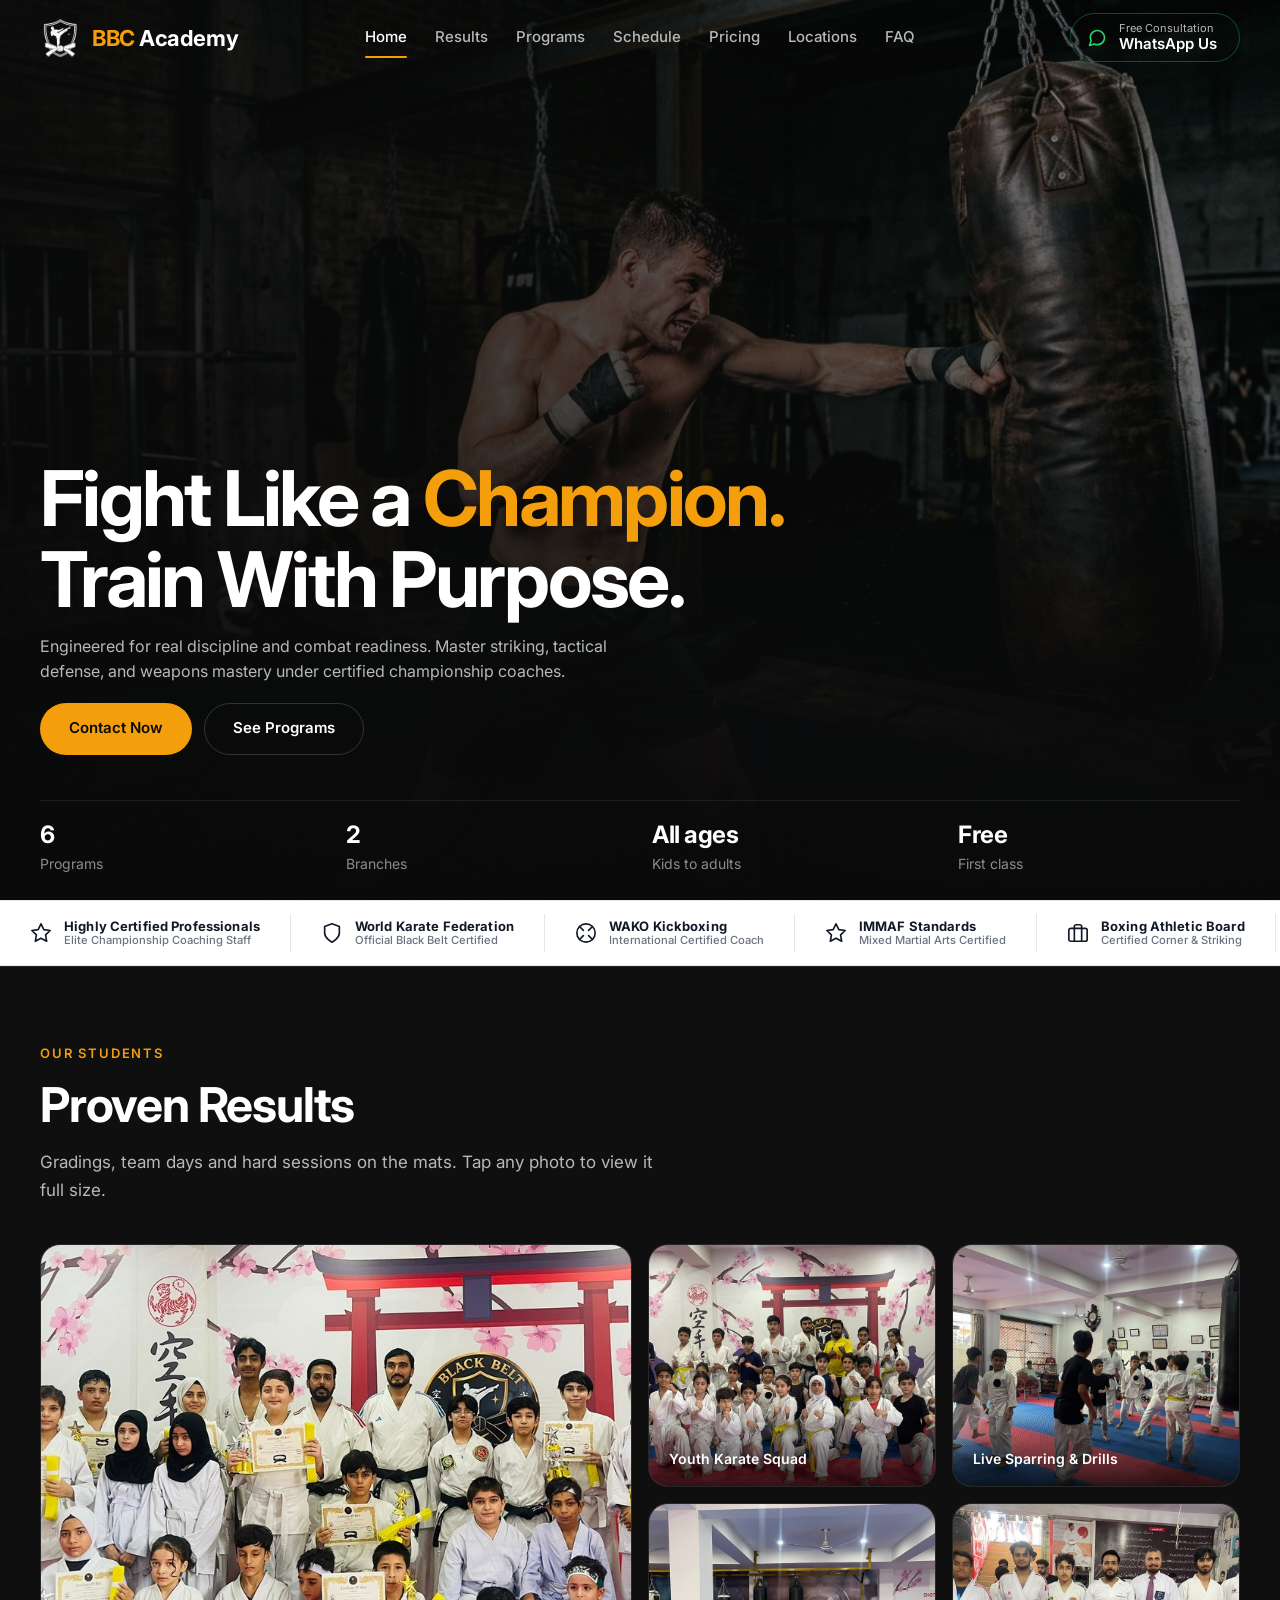
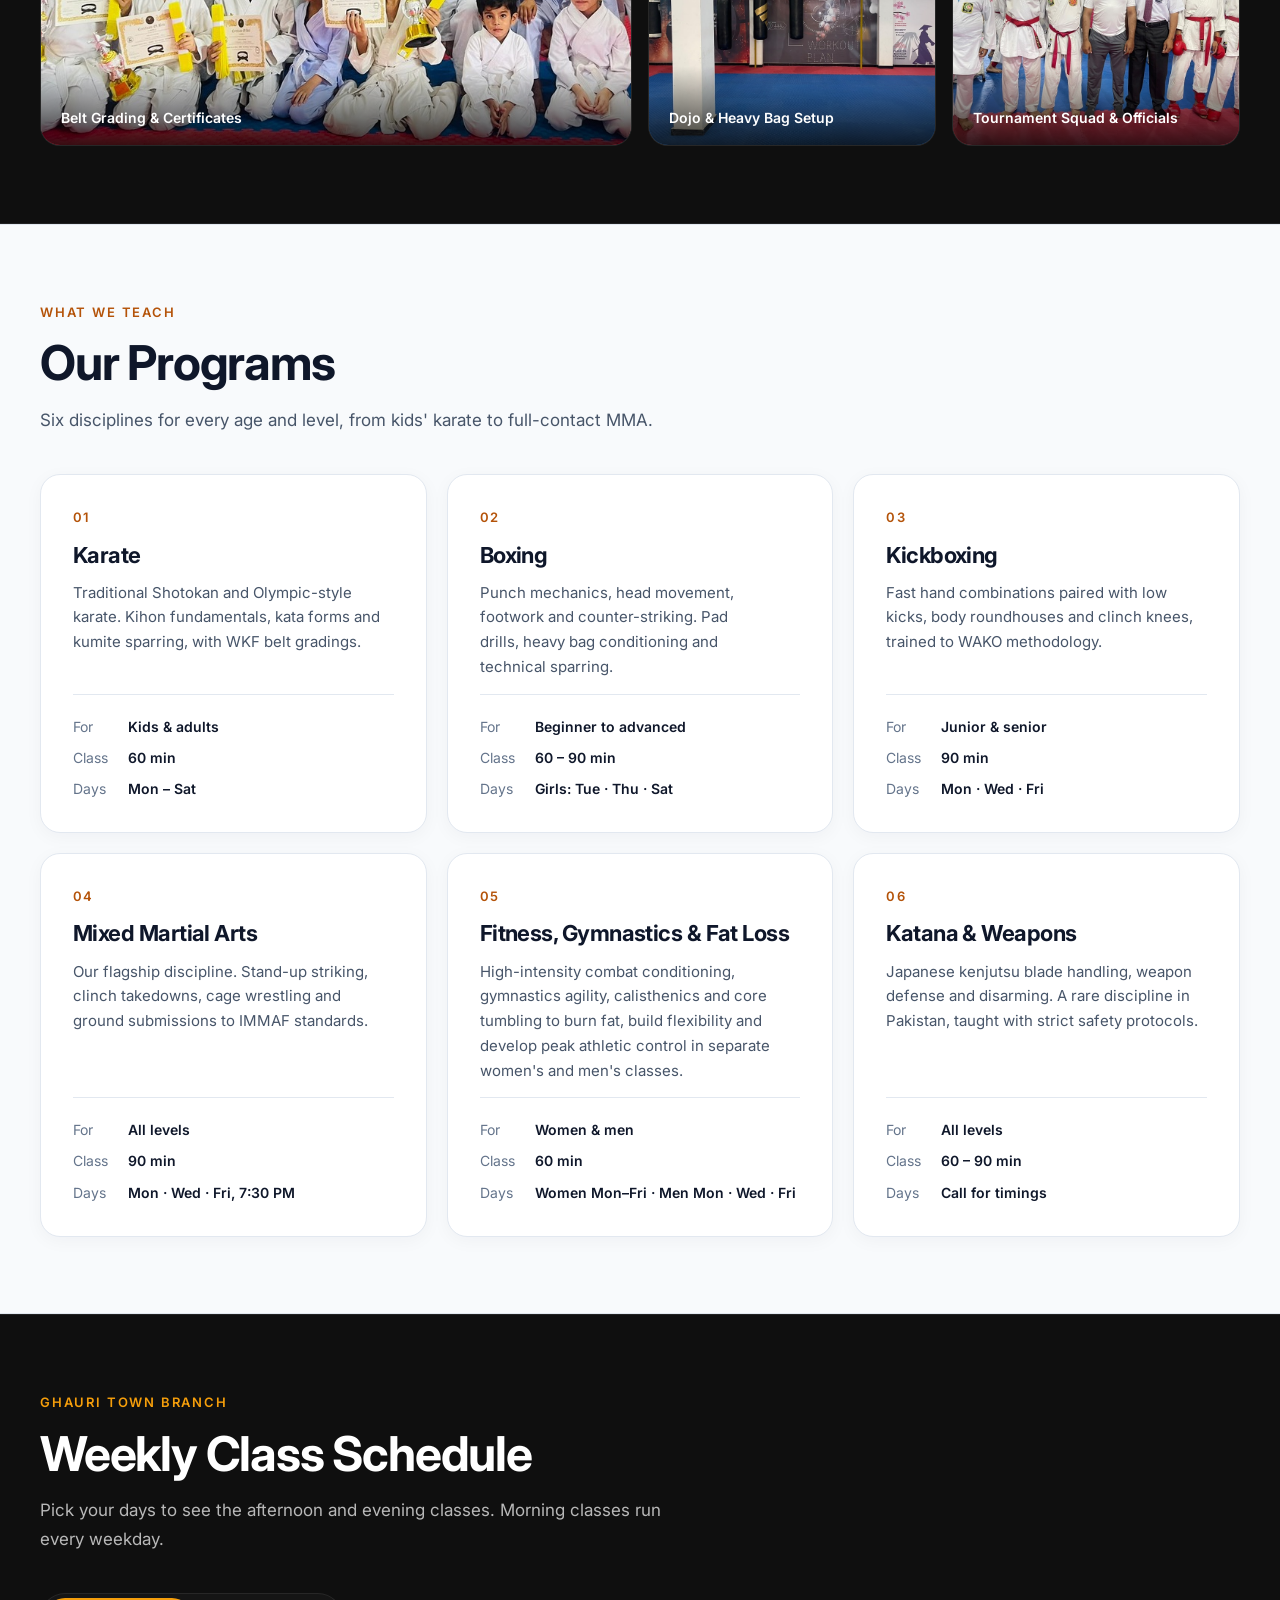
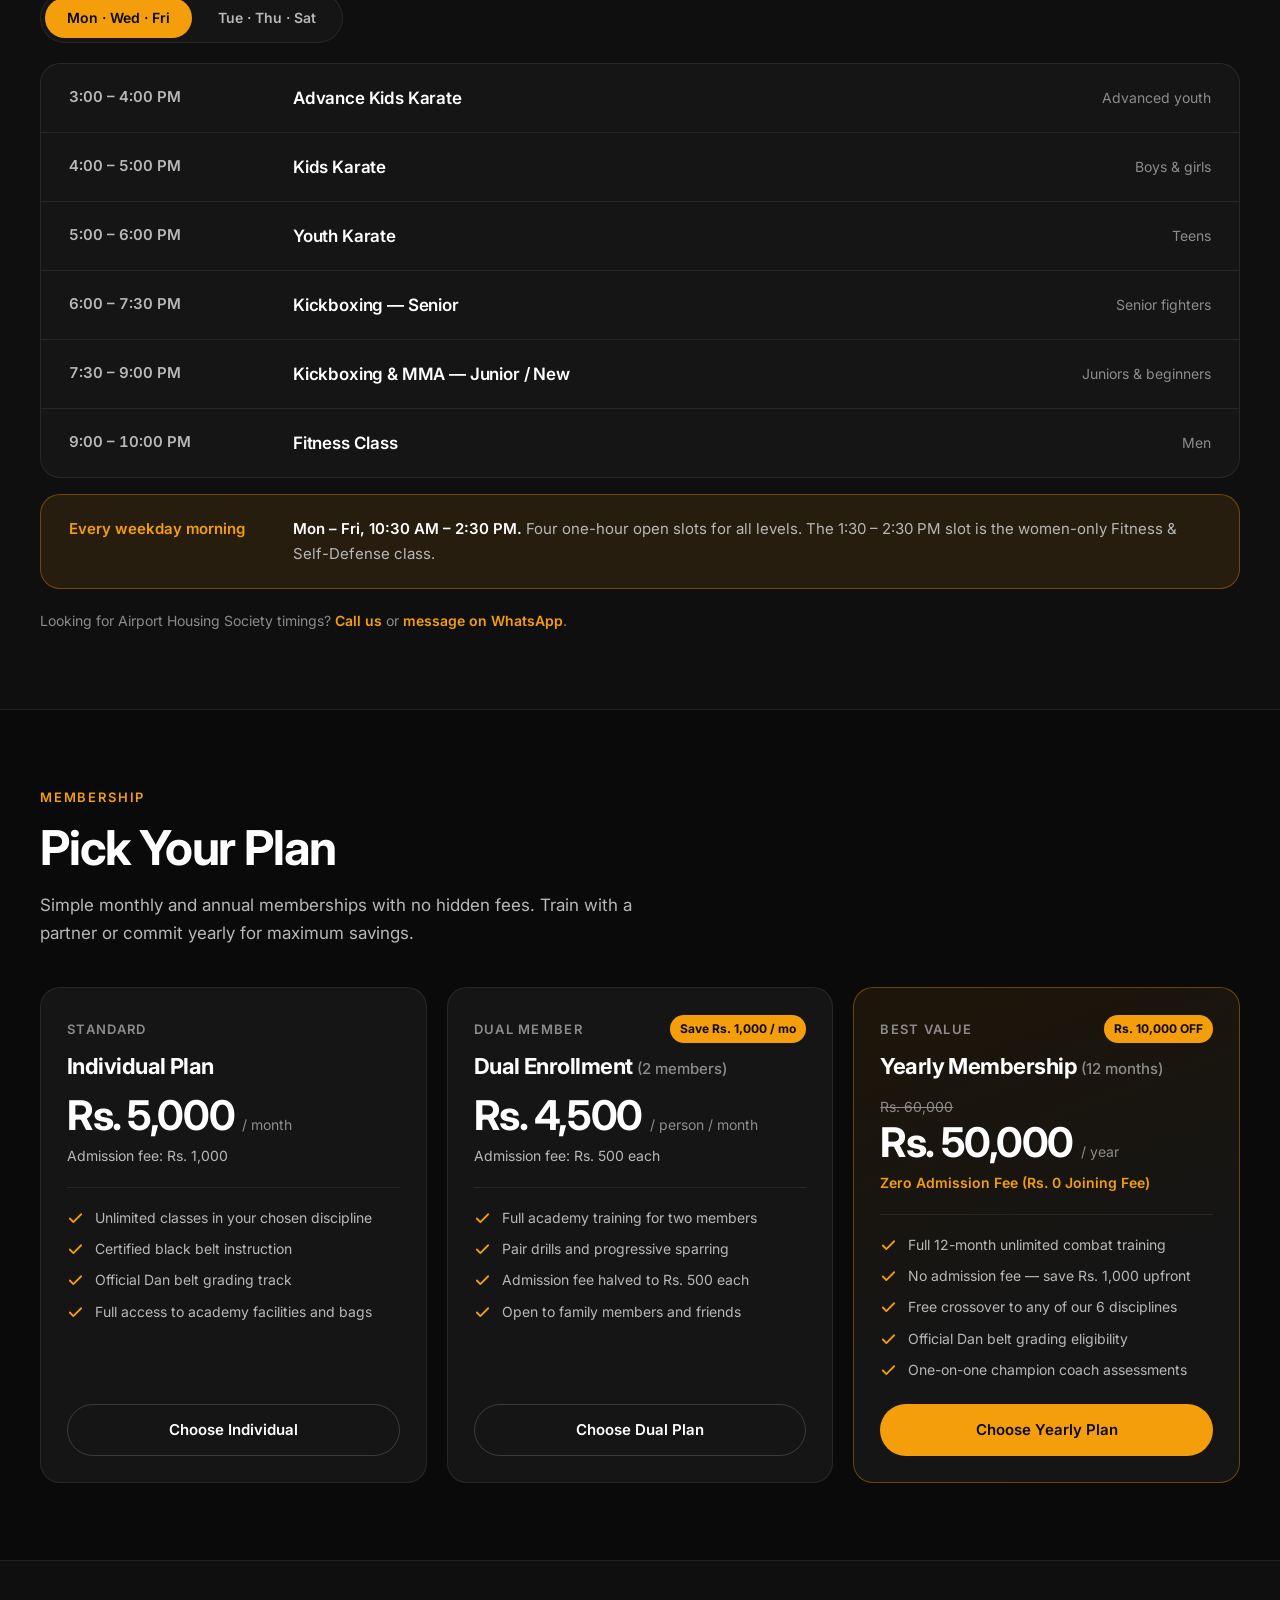
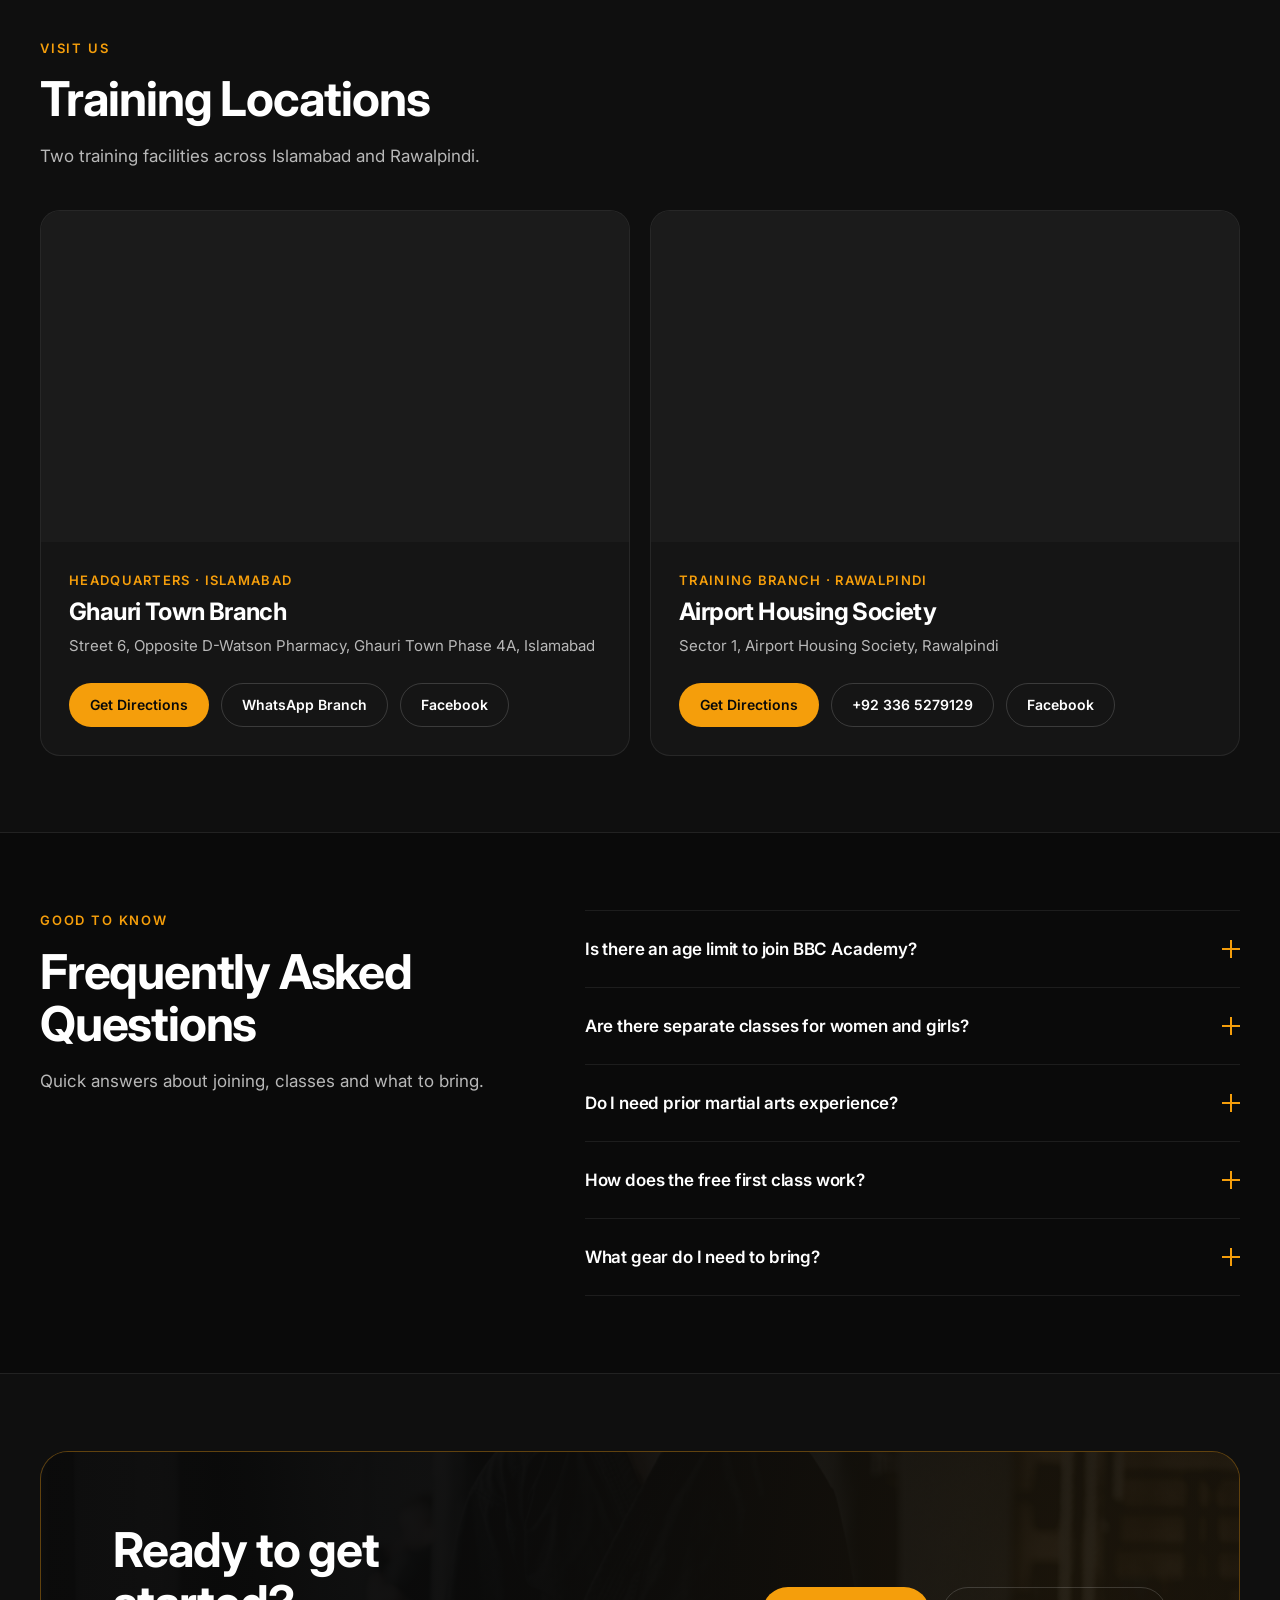
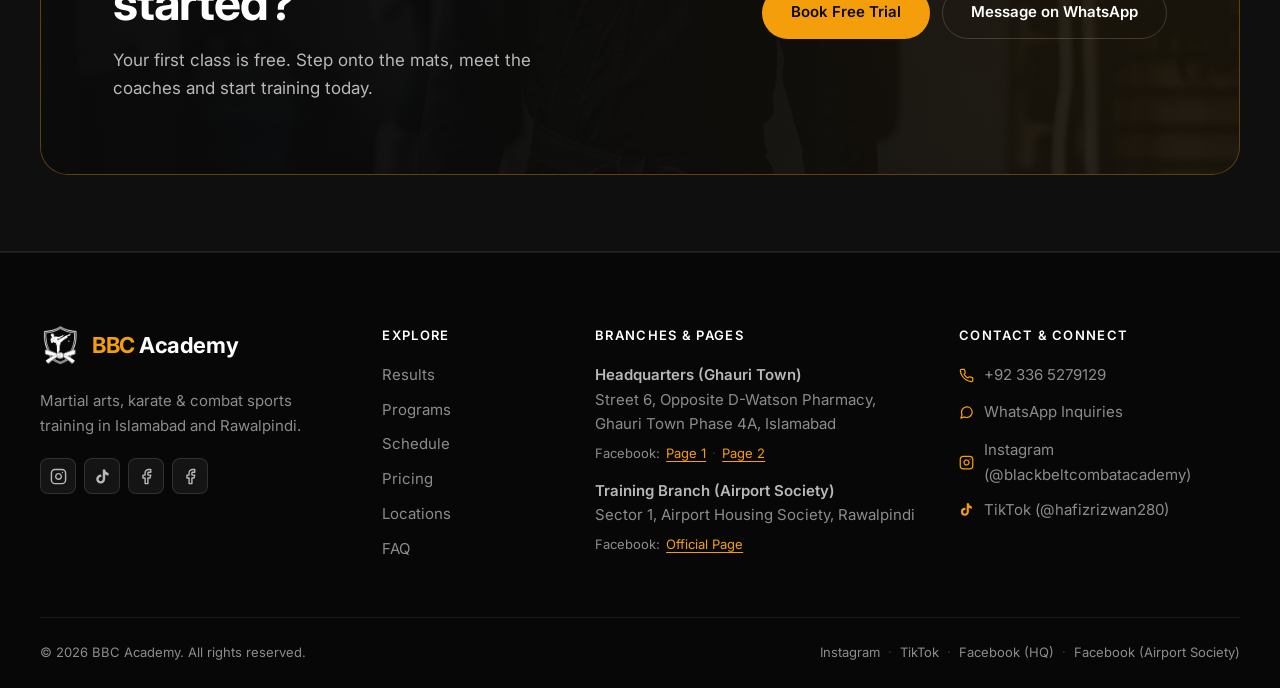
==== index.html @ e8bcfe5b "feat: add official social media links to footer, locations, and schema" ====
<!DOCTYPE html>
<html lang="en">

<head>
    <meta charset="UTF-8">
    <meta name="viewport" content="width=device-width, initial-scale=1.0">
    <meta name="theme-color" content="#0a0a0a">
    <title>BBC Academy | Martial Arts, Karate &amp; Gymnastics Training Center in Islamabad &amp; Rawalpindi</title>
    <meta name="description"
        content="BBC Academy is the premier martial arts, karate &amp; gymnastics training center in Islamabad &amp; Rawalpindi. Shotokan Karate, Boxing, MMA, Kickboxing &amp; Fitness. Book your free first trial class.">
    <meta name="keywords"
        content="BBC Academy, martial arts Islamabad, karate classes Islamabad, karate training Rawalpindi, Shotokan karate Islamabad, WKF karate Pakistan, gymnastics training center Islamabad, gymnastic center Rawalpindi, gymnastics Islamabad, boxing gym Islamabad, MMA Islamabad, mixed martial arts Rawalpindi, kickboxing classes Islamabad, combat sports Twin Cities, self defense classes for women Islamabad, kids karate classes Islamabad, Ghauri Town gym Islamabad, Airport Housing Society Rawalpindi">
    <meta name="author" content="BBC Academy">
    <meta name="robots" content="index, follow, max-image-preview:large, max-snippet:-1, max-video-preview:-1">
    <link rel="canonical" href="https://codesxtalha.github.io/BBC-Academy/">

    <!-- Geo-Targeting Tags (Islamabad & Rawalpindi) -->
    <meta name="geo.region" content="PK-IS">
    <meta name="geo.placename" content="Islamabad, Rawalpindi">
    <meta name="geo.position" content="33.615609;73.135862">
    <meta name="ICBM" content="33.615609, 73.135862">

    <!-- Open Graph / Facebook / WhatsApp -->
    <meta property="og:type" content="website">
    <meta property="og:site_name" content="BBC Academy">
    <meta property="og:title" content="BBC Academy | Martial Arts, Karate &amp; Gymnastics Training Center - Islamabad &amp; Rawalpindi">
    <meta property="og:description"
        content="Train under certified black belt coaches. Shotokan Karate, Boxing, Kickboxing, MMA, Gymnastics and Combat Fitness in Islamabad &amp; Rawalpindi. 100% Free First Class.">
    <meta property="og:url" content="https://codesxtalha.github.io/BBC-Academy/">
    <meta property="og:image" content="https://codesxtalha.github.io/BBC-Academy/assets/og-image.jpg">
    <meta property="og:image:secure_url" content="https://codesxtalha.github.io/BBC-Academy/assets/og-image.jpg">
    <meta property="og:image:type" content="image/jpeg">
    <meta property="og:image:width" content="1200">
    <meta property="og:image:height" content="630">
    <meta property="og:image:alt" content="BBC Academy Martial Arts &amp; Combat Sports Training Center">
    <meta property="og:locale" content="en_PK">

    <!-- Twitter Card -->
    <meta name="twitter:card" content="summary_large_image">
    <meta name="twitter:title" content="BBC Academy | Martial Arts, Karate &amp; Gymnastics in Islamabad &amp; Rawalpindi">
    <meta name="twitter:description"
        content="Premier combat sports and gymnastics training in Islamabad &amp; Rawalpindi. Black belt coaches, belt gradings, all ages welcome. Free first trial class.">
    <meta name="twitter:image" content="https://codesxtalha.github.io/BBC-Academy/assets/og-image.jpg">
    <meta name="twitter:image:alt" content="BBC Academy Martial Arts &amp; Combat Sports Training Center">

    <!-- Favicon & Icons -->
    <link rel="icon" type="image/png" href="assets/logo-white.png">
    <link rel="apple-touch-icon" href="assets/logo-white.png">
    <link rel="manifest" href="site.webmanifest">

    <!-- Fonts & CSS -->
    <link rel="preconnect" href="https://fonts.googleapis.com">
    <link rel="preconnect" href="https://fonts.gstatic.com" crossorigin>
    <link href="https://fonts.googleapis.com/css2?family=Inter:wght@400;500;600;700;800&display=swap" rel="stylesheet">
    <link rel="stylesheet" href="css/style.css">

    <!-- Schema.org Structured Data (JSON-LD) -->
    <script type="application/ld+json">
    {
      "@context": "https://schema.org",
      "@graph": [
        {
          "@type": "SportsClub",
          "@id": "https://codesxtalha.github.io/BBC-Academy/#organization",
          "name": "BBC Academy",
          "alternateName": ["BBC Martial Arts Academy", "BBC Combat Sports & Gymnastics Training Center"],
          "url": "https://codesxtalha.github.io/BBC-Academy/",
          "logo": "https://codesxtalha.github.io/BBC-Academy/assets/logo-white.png",
          "image": "https://codesxtalha.github.io/BBC-Academy/assets/og-image.jpg",
          "description": "Premier martial arts, karate, and gymnastics training center in Islamabad and Rawalpindi offering Shotokan Karate, Boxing, Kickboxing, MMA, gymnastics agility, and combat fitness.",
          "telephone": "+923365279129",
          "priceRange": "PKR 4500 - PKR 50000",
          "currenciesAccepted": "PKR",
          "paymentAccepted": "Cash, Bank Transfer",
          "sameAs": [
            "https://www.instagram.com/blackbeltcombatacademy",
            "https://www.tiktok.com/@hafizrizwan280",
            "https://www.facebook.com/profile.php?id=61579444591007",
            "https://www.facebook.com/profile.php?id=61593659961635",
            "https://www.facebook.com/profile.php?id=61585668744479"
          ],
          "location": [
            {
              "@type": "ExerciseGym",
              "@id": "https://codesxtalha.github.io/BBC-Academy/#branch-islamabad",
              "name": "BBC Academy - Ghauri Town Headquarters",
              "image": "https://codesxtalha.github.io/BBC-Academy/assets/proven-1.jpg",
              "telephone": "+923365279129",
              "sameAs": [
                "https://www.facebook.com/profile.php?id=61579444591007",
                "https://www.facebook.com/profile.php?id=61593659961635"
              ],
              "address": {
                "@type": "PostalAddress",
                "streetAddress": "Street 6, Opposite D-Watson Pharmacy, Ghauri Town Phase 4A",
                "addressLocality": "Islamabad",
                "addressRegion": "Islamabad Capital Territory",
                "postalCode": "44000",
                "addressCountry": "PK"
              },
              "geo": {
                "@type": "GeoCoordinates",
                "latitude": 33.615609,
                "longitude": 73.135862
              },
              "hasMap": "https://maps.app.goo.gl/ob85igZLrD979oci9",
              "openingHoursSpecification": [
                {
                  "@type": "OpeningHoursSpecification",
                  "dayOfWeek": ["Monday", "Tuesday", "Wednesday", "Thursday", "Friday", "Saturday"],
                  "opens": "06:00",
                  "closes": "22:00"
                }
              ]
            },
            {
              "@type": "ExerciseGym",
              "@id": "https://codesxtalha.github.io/BBC-Academy/#branch-rawalpindi",
              "name": "BBC Academy - Airport Housing Society Branch",
              "image": "https://codesxtalha.github.io/BBC-Academy/assets/proven-1.jpg",
              "telephone": "+923365279129",
              "sameAs": [
                "https://www.facebook.com/profile.php?id=61585668744479"
              ],
              "address": {
                "@type": "PostalAddress",
                "streetAddress": "Sector 1, Airport Housing Society",
                "addressLocality": "Rawalpindi",
                "addressRegion": "Punjab",
                "postalCode": "46000",
                "addressCountry": "PK"
              },
              "openingHoursSpecification": [
                {
                  "@type": "OpeningHoursSpecification",
                  "dayOfWeek": ["Monday", "Tuesday", "Wednesday", "Thursday", "Friday", "Saturday"],
                  "opens": "06:00",
                  "closes": "22:00"
                }
              ]
            }
          ]
        },
        {
          "@type": "FAQPage",
          "@id": "https://codesxtalha.github.io/BBC-Academy/#faq",
          "mainEntity": [
            {
              "@type": "Question",
              "name": "Is there an age limit to join BBC Academy?",
              "acceptedAnswer": {
                "@type": "Answer",
                "text": "No. We run classes for every age: kids' and youth karate, plus karate, boxing, kickboxing, MMA, weapons and gymnastics/fitness programs for adults."
              }
            },
            {
              "@type": "Question",
              "name": "Are there separate classes for women and girls?",
              "acceptedAnswer": {
                "@type": "Answer",
                "text": "Yes. Women-only classes include Fitness & Self-Defense (weekdays, 1:30 – 2:30 PM), Girls & Kids Karate, Girls Youth Karate, Adult Girls Karate & Self-Defense, and Girls Boxing (Tue · Thu · Sat)."
              }
            },
            {
              "@type": "Question",
              "name": "Do I need prior martial arts experience?",
              "acceptedAnswer": {
                "@type": "Answer",
                "text": "No. Coaches start with stance, footwork, breathing and safety before moving on to pad work or sparring, so you can begin at any level."
              }
            },
            {
              "@type": "Question",
              "name": "How does the free first class work?",
              "acceptedAnswer": {
                "@type": "Answer",
                "text": "Call or message us on WhatsApp at +92 336 5279129 to reserve a slot. Wear comfortable gym clothes and bring water. You will train with a coach, see the academy, and decide afterwards with no commitment."
              }
            },
            {
              "@type": "Question",
              "name": "What gear do I need to bring?",
              "acceptedAnswer": {
                "@type": "Answer",
                "text": "For your first class, comfortable athletic clothing and a water bottle are enough. After you enroll, uniforms (gi), gloves, hand wraps and shin guards can be arranged through the academy."
              }
            }
          ]
        },
        {
          "@type": "BreadcrumbList",
          "itemListElement": [
            {
              "@type": "ListItem",
              "position": 1,
              "name": "Home",
              "item": "https://codesxtalha.github.io/BBC-Academy/"
            }
          ]
        }
      ]
    }
    </script>
</head>

<body>
    <a href="#main" class="skip-link">Skip to content</a>

    <!-- ========================================================================
       HEADER
       ======================================================================== -->
    <header class="header" id="header">
        <div class="wrap">
            <a href="#home" class="brand" aria-label="BBC Academy home">
                <img src="assets/logo-white.png" alt="" class="brand-logo" width="40" height="40">
                <span class="brand-name"><b>BBC</b> Academy</span>
            </a>

            <nav class="nav" aria-label="Primary">
                <a href="#home">Home</a>
                <a href="#results">Results</a>
                <a href="#programs">Programs</a>
                <a href="#schedule">Schedule</a>
                <a href="#pricing">Pricing</a>
                <a href="#locations">Locations</a>
                <a href="#faq">FAQ</a>
            </nav>

            <div class="header-actions">
                <a href="https://wa.me/923365279129?text=Hi%20BBC%20Academy%2C%20I%27d%20like%20to%20inquire%20about%20classes." target="_blank" rel="noopener noreferrer" class="call-pill"
                    aria-label="WhatsApp: +92 336 5279129">
                    <svg viewBox="0 0 24 24" fill="none" stroke="currentColor" stroke-width="2" stroke-linecap="round"
                        stroke-linejoin="round" aria-hidden="true">
                        <path
                            d="M21 11.5a8.38 8.38 0 0 1-.9 3.8 8.5 8.5 0 0 1-7.6 4.7 8.38 8.38 0 0 1-3.8-.9L3 21l1.9-5.7a8.38 8.38 0 0 1-.9-3.8 8.5 8.5 0 0 1 4.7-7.6 8.38 8.38 0 0 1 3.8-.9h.5a8.48 8.48 0 0 1 8 8v.5z" />
                    </svg>
                    <span><small>Free Consultation</small><strong>WhatsApp Us</strong></span>
                </a>
                <a href="https://wa.me/923365279129?text=Hi%20BBC%20Academy%2C%20I%27d%20like%20to%20inquire%20about%20classes." target="_blank" rel="noopener noreferrer" class="mobile-wa-pill"
                    aria-label="Chat on WhatsApp">
                    <svg viewBox="0 0 24 24" fill="none" stroke="currentColor" stroke-width="2" stroke-linecap="round"
                        stroke-linejoin="round" aria-hidden="true">
                        <path
                            d="M21 11.5a8.38 8.38 0 0 1-.9 3.8 8.5 8.5 0 0 1-7.6 4.7 8.38 8.38 0 0 1-3.8-.9L3 21l1.9-5.7a8.38 8.38 0 0 1-.9-3.8 8.5 8.5 0 0 1 4.7-7.6 8.38 8.38 0 0 1 3.8-.9h.5a8.48 8.48 0 0 1 8 8v.5z" />
                    </svg>
                    <span>WhatsApp</span>
                </a>
                <button class="menu-toggle" id="menuToggle" aria-label="Open menu" aria-expanded="false"
                    aria-controls="drawer">
                    <span></span><span></span><span></span>
                </button>
            </div>
        </div>
    </header>

    <div class="backdrop" id="backdrop"></div>
    <aside class="drawer" id="drawer" aria-label="Menu" aria-hidden="true">
        <div class="drawer-top">
            <span class="brand">
                <img src="assets/logo-white.png" alt="" class="brand-logo" width="40" height="40">
                <span class="brand-name" style="display:inline"><b>BBC</b> Academy</span>
            </span>
            <button class="drawer-close" id="drawerClose" aria-label="Close menu">
                <svg viewBox="0 0 24 24" fill="none" stroke="currentColor" stroke-width="2" stroke-linecap="round"
                    aria-hidden="true">
                    <path d="M18 6 6 18M6 6l12 12" />
                </svg>
            </button>
        </div>
        <nav class="drawer-nav" aria-label="Mobile">
            <a href="#home">Home</a>
            <a href="#results">Results</a>
            <a href="#programs">Programs</a>
            <a href="#schedule">Schedule</a>
            <a href="#pricing">Pricing</a>
            <a href="#locations">Locations</a>
            <a href="#faq">FAQ</a>
        </nav>
        <div class="drawer-actions">
            <a href="https://wa.me/923365279129?text=Hi%20BBC%20Academy%2C%20I%27d%20like%20to%20inquire%20about%20classes."
                target="_blank" rel="noopener noreferrer" class="btn btn-primary">Chat on WhatsApp</a>
            <a href="tel:+923365279129" class="btn btn-ghost">Call +92 336 5279129</a>
        </div>
    </aside>

    <main id="main">

        <!-- ======================================================================
         HERO
         ====================================================================== -->
        <section class="hero" id="home">
            <img src="assets/hero-bg.jpg" alt="BBC Academy Martial Arts, Karate and Combat Sports Training Dojo in Islamabad and Rawalpindi" class="hero-bg" fetchpriority="high">
            <div class="wrap">
                <h1>
                    <span>Fight Like a <em>Champion.</em></span>
                    <span>Train With Purpose.</span>
                </h1>
                <p class="hero-sub">Engineered for real discipline and combat readiness. Master striking, tactical
                    defense, and weapons mastery under certified championship coaches.</p>
                <div class="hero-actions">
                    <a href="#contact" class="btn btn-primary">Contact Now</a>
                    <a href="#programs" class="btn btn-ghost">See Programs</a>
                </div>

                <div class="stats">
                    <div class="stat"><strong>6</strong><span>Programs</span></div>
                    <div class="stat"><strong>2</strong><span>Branches</span></div>
                    <div class="stat"><strong>All ages</strong><span>Kids to adults</span></div>
                    <div class="stat"><strong>Free</strong><span>First class</span></div>
                </div>
            </div>
        </section>

        <!-- ======================================================================
         CERTIFICATIONS TICKER (Under Hero)
         ====================================================================== -->
        <section class="certifications-section" aria-label="Accreditations and Certifications">
            <div class="marquee-wrapper">
                <div class="marquee-track">
                    <!-- Item 1: Highly Certified Professionals -->
                    <div class="cert-item">
                        <svg class="cert-svg" viewBox="0 0 24 24" fill="none" stroke="currentColor" stroke-width="1.8" stroke-linecap="round" stroke-linejoin="round" aria-hidden="true">
                            <polygon points="12 2 15.09 8.26 22 9.27 17 14.14 18.18 21.02 12 17.77 5.82 21.02 7 14.14 2 9.27 8.91 8.26 12 2" />
                        </svg>
                        <div class="cert-text-group">
                            <span class="cert-title">Highly Certified Professionals</span>
                            <span class="cert-subtitle">Elite Championship Coaching Staff</span>
                        </div>
                    </div>

                    <!-- Item 2: WKF -->
                    <div class="cert-item">
                        <svg class="cert-svg" viewBox="0 0 24 24" fill="none" stroke="currentColor" stroke-width="1.8" stroke-linecap="round" stroke-linejoin="round" aria-hidden="true">
                            <path d="M12 22s8-4 8-10V5l-8-3-8 3v7c0 6 8 10 8 10z" />
                        </svg>
                        <div class="cert-text-group">
                            <span class="cert-title">World Karate Federation</span>
                            <span class="cert-subtitle">Official Black Belt Certified</span>
                        </div>
                    </div>

                    <!-- Item 3: WAKO -->
                    <div class="cert-item">
                        <svg class="cert-svg" viewBox="0 0 24 24" fill="none" stroke="currentColor" stroke-width="1.8" stroke-linecap="round" stroke-linejoin="round" aria-hidden="true">
                            <circle cx="12" cy="12" r="10" />
                            <path d="m4.93 4.93 4.24 4.24" />
                            <path d="m14.83 9.17 4.24-4.24" />
                            <path d="m14.83 14.83 4.24 4.24" />
                            <path d="m9.17 14.83-4.24 4.24" />
                        </svg>
                        <div class="cert-text-group">
                            <span class="cert-title">WAKO Kickboxing</span>
                            <span class="cert-subtitle">International Certified Coach</span>
                        </div>
                    </div>

                    <!-- Item 4: IMMAF -->
                    <div class="cert-item">
                        <svg class="cert-svg" viewBox="0 0 24 24" fill="none" stroke="currentColor" stroke-width="1.8" stroke-linecap="round" stroke-linejoin="round" aria-hidden="true">
                            <polygon points="12 2 15.09 8.26 22 9.27 17 14.14 18.18 21.02 12 17.77 5.82 21.02 7 14.14 2 9.27 8.91 8.26 12 2" />
                        </svg>
                        <div class="cert-text-group">
                            <span class="cert-title">IMMAF Standards</span>
                            <span class="cert-subtitle">Mixed Martial Arts Certified</span>
                        </div>
                    </div>

                    <!-- Item 5: Boxing Athletic Board -->
                    <div class="cert-item">
                        <svg class="cert-svg" viewBox="0 0 24 24" fill="none" stroke="currentColor" stroke-width="1.8" stroke-linecap="round" stroke-linejoin="round" aria-hidden="true">
                            <rect x="2" y="7" width="20" height="14" rx="2" ry="2" />
                            <path d="M16 21V5a2 2 0 0 0-2-2h-4a2 2 0 0 0-2 2v16" />
                        </svg>
                        <div class="cert-text-group">
                            <span class="cert-title">Boxing Athletic Board</span>
                            <span class="cert-subtitle">Certified Corner &amp; Striking</span>
                        </div>
                    </div>

                    <!-- Item 6: Japanese Katana Guild -->
                    <div class="cert-item">
                        <svg class="cert-svg" viewBox="0 0 24 24" fill="none" stroke="currentColor" stroke-width="1.8" stroke-linecap="round" stroke-linejoin="round" aria-hidden="true">
                            <path d="m14.5 9.5 5 5-11 11-5-5 11-11Z" />
                            <path d="m18 6 3 3" />
                            <path d="m16 4 4 4" />
                        </svg>
                        <div class="cert-text-group">
                            <span class="cert-title">Japanese Katana Guild</span>
                            <span class="cert-subtitle">Traditional Edged Weapons</span>
                        </div>
                    </div>

                    <!-- Item 7: CSCS Conditioning -->
                    <div class="cert-item">
                        <svg class="cert-svg" viewBox="0 0 24 24" fill="none" stroke="currentColor" stroke-width="1.8" stroke-linecap="round" stroke-linejoin="round" aria-hidden="true">
                            <path d="M6 4h12v4H6z" />
                            <path d="M4 8h16v4H4z" />
                            <path d="M8 12h8v8H8z" />
                        </svg>
                        <div class="cert-text-group">
                            <span class="cert-title">CSCS Conditioning</span>
                            <span class="cert-subtitle">Combat Fitness &amp; Weight Loss</span>
                        </div>
                    </div>

                    <!-- Item 8: Twin Cities Champions -->
                    <div class="cert-item">
                        <svg class="cert-svg" viewBox="0 0 24 24" fill="none" stroke="currentColor" stroke-width="1.8" stroke-linecap="round" stroke-linejoin="round" aria-hidden="true">
                            <path d="M21 10c0 7-9 13-9 13s-9-6-9-13a9 9 0 0 1 18 0z" />
                            <circle cx="12" cy="10" r="3" />
                        </svg>
                        <div class="cert-text-group">
                            <span class="cert-title">Twin Cities Champions</span>
                            <span class="cert-subtitle">Islamabad &amp; Rawalpindi Premier Hub</span>
                        </div>
                    </div>

                    <!-- Seamless Repeat for Infinite Loop -->
                    <div class="cert-item" aria-hidden="true">
                        <svg class="cert-svg" viewBox="0 0 24 24" fill="none" stroke="currentColor" stroke-width="1.8" stroke-linecap="round" stroke-linejoin="round">
                            <polygon points="12 2 15.09 8.26 22 9.27 17 14.14 18.18 21.02 12 17.77 5.82 21.02 7 14.14 2 9.27 8.91 8.26 12 2" />
                        </svg>
                        <div class="cert-text-group">
                            <span class="cert-title">Highly Certified Professionals</span>
                            <span class="cert-subtitle">Elite Championship Coaching Staff</span>
                        </div>
                    </div>

                    <div class="cert-item" aria-hidden="true">
                        <svg class="cert-svg" viewBox="0 0 24 24" fill="none" stroke="currentColor" stroke-width="1.8" stroke-linecap="round" stroke-linejoin="round">
                            <path d="M12 22s8-4 8-10V5l-8-3-8 3v7c0 6 8 10 8 10z" />
                        </svg>
                        <div class="cert-text-group">
                            <span class="cert-title">World Karate Federation</span>
                            <span class="cert-subtitle">Official Black Belt Certified</span>
                        </div>
                    </div>

                    <div class="cert-item" aria-hidden="true">
                        <svg class="cert-svg" viewBox="0 0 24 24" fill="none" stroke="currentColor" stroke-width="1.8" stroke-linecap="round" stroke-linejoin="round">
                            <circle cx="12" cy="12" r="10" />
                            <path d="m4.93 4.93 4.24 4.24" />
                            <path d="m14.83 9.17 4.24-4.24" />
                            <path d="m14.83 14.83 4.24 4.24" />
                            <path d="m9.17 14.83-4.24 4.24" />
                        </svg>
                        <div class="cert-text-group">
                            <span class="cert-title">WAKO Kickboxing</span>
                            <span class="cert-subtitle">International Certified Coach</span>
                        </div>
                    </div>

                    <div class="cert-item" aria-hidden="true">
                        <svg class="cert-svg" viewBox="0 0 24 24" fill="none" stroke="currentColor" stroke-width="1.8" stroke-linecap="round" stroke-linejoin="round">
                            <polygon points="12 2 15.09 8.26 22 9.27 17 14.14 18.18 21.02 12 17.77 5.82 21.02 7 14.14 2 9.27 8.91 8.26 12 2" />
                        </svg>
                        <div class="cert-text-group">
                            <span class="cert-title">IMMAF Standards</span>
                            <span class="cert-subtitle">Mixed Martial Arts Certified</span>
                        </div>
                    </div>

                    <div class="cert-item" aria-hidden="true">
                        <svg class="cert-svg" viewBox="0 0 24 24" fill="none" stroke="currentColor" stroke-width="1.8" stroke-linecap="round" stroke-linejoin="round">
                            <rect x="2" y="7" width="20" height="14" rx="2" ry="2" />
                            <path d="M16 21V5a2 2 0 0 0-2-2h-4a2 2 0 0 0-2 2v16" />
                        </svg>
                        <div class="cert-text-group">
                            <span class="cert-title">Boxing Athletic Board</span>
                            <span class="cert-subtitle">Certified Corner &amp; Striking</span>
                        </div>
                    </div>

                    <div class="cert-item" aria-hidden="true">
                        <svg class="cert-svg" viewBox="0 0 24 24" fill="none" stroke="currentColor" stroke-width="1.8" stroke-linecap="round" stroke-linejoin="round">
                            <path d="m14.5 9.5 5 5-11 11-5-5 11-11Z" />
                            <path d="m18 6 3 3" />
                            <path d="m16 4 4 4" />
                        </svg>
                        <div class="cert-text-group">
                            <span class="cert-title">Japanese Katana Guild</span>
                            <span class="cert-subtitle">Traditional Edged Weapons</span>
                        </div>
                    </div>

                    <div class="cert-item" aria-hidden="true">
                        <svg class="cert-svg" viewBox="0 0 24 24" fill="none" stroke="currentColor" stroke-width="1.8" stroke-linecap="round" stroke-linejoin="round">
                            <path d="M6 4h12v4H6z" />
                            <path d="M4 8h16v4H4z" />
                            <path d="M8 12h8v8H8z" />
                        </svg>
                        <div class="cert-text-group">
                            <span class="cert-title">CSCS Conditioning</span>
                            <span class="cert-subtitle">Combat Fitness &amp; Weight Loss</span>
                        </div>
                    </div>

                    <div class="cert-item" aria-hidden="true">
                        <svg class="cert-svg" viewBox="0 0 24 24" fill="none" stroke="currentColor" stroke-width="1.8" stroke-linecap="round" stroke-linejoin="round">
                            <path d="M21 10c0 7-9 13-9 13s-9-6-9-13a9 9 0 0 1 18 0z" />
                            <circle cx="12" cy="10" r="3" />
                        </svg>
                        <div class="cert-text-group">
                            <span class="cert-title">Twin Cities Champions</span>
                            <span class="cert-subtitle">Islamabad &amp; Rawalpindi Premier Hub</span>
                        </div>
                    </div>
                </div>
            </div>
        </section>

        <!-- ======================================================================
         RESULTS
         ====================================================================== -->
        <section class="section section--alt" id="results">
            <div class="wrap">
                <div class="section-head">
                    <span class="eyebrow">Our students</span>
                    <h2>Proven Results</h2>
                    <p>Gradings, team days and hard sessions on the mats. Tap any photo to view it full size.</p>
                </div>

                <div class="gallery">
                    <button class="shot" type="button" aria-label="Open photo: Belt grading and certificates ceremony">
                        <img src="assets/proven-3.jpg" alt="Official Dan belt grading ceremony with certificates and trophies"
                            loading="lazy">
                        <span class="cap">Belt Grading &amp; Certificates</span>
                    </button>
                    <button class="shot" type="button" aria-label="Open photo: Youth karate squad">
                        <img src="assets/proven-2.jpg" alt="BBC Academy youth team posing with the head coach" loading="lazy">
                        <span class="cap">Youth Karate Squad</span>
                    </button>
                    <button class="shot" type="button" aria-label="Open photo: Live mat sparring and drills">
                        <img src="assets/proven-4.jpg" alt="Live karate sparring, footwork and striking practice on dojo mats" loading="lazy">
                        <span class="cap">Live Sparring &amp; Drills</span>
                    </button>
                    <button class="shot" type="button" aria-label="Open photo: Training dojo and heavy bag facility">
                        <img src="assets/proven-1.jpg" alt="BBC Academy dojo facility with heavy bags and tatami mats" loading="lazy">
                        <span class="cap">Dojo &amp; Heavy Bag Setup</span>
                    </button>
                    <button class="shot" type="button" aria-label="Open photo: Championship kumite fighters with tournament referee">
                        <img src="assets/proven-5.jpg" alt="Championship kumite fighters with official tournament referee and coach"
                            loading="lazy">
                        <span class="cap">Tournament Squad &amp; Officials</span>
                    </button>
                </div>
            </div>
        </section>

        <!-- Lightbox -->
        <dialog class="lightbox" id="lightbox" aria-label="Photo viewer">
            <button class="lb-btn lb-close" id="lbClose" aria-label="Close"><svg viewBox="0 0 24 24" fill="none"
                    stroke="currentColor" stroke-width="2" stroke-linecap="round" aria-hidden="true">
                    <path d="M18 6 6 18M6 6l12 12" />
                </svg></button>
            <button class="lb-btn lb-prev" id="lbPrev" aria-label="Previous photo"><svg viewBox="0 0 24 24" fill="none"
                    stroke="currentColor" stroke-width="2.2" stroke-linecap="round" stroke-linejoin="round"
                    aria-hidden="true">
                    <polyline points="15 18 9 12 15 6" />
                </svg></button>
            <img class="lb-img" id="lbImg" src="" alt="">
            <p class="lb-cap" id="lbCap"></p>
            <button class="lb-btn lb-next" id="lbNext" aria-label="Next photo"><svg viewBox="0 0 24 24" fill="none"
                    stroke="currentColor" stroke-width="2.2" stroke-linecap="round" stroke-linejoin="round"
                    aria-hidden="true">
                    <polyline points="9 18 15 12 9 6" />
                </svg></button>
        </dialog>

        <!-- ======================================================================
         PROGRAMS
         ====================================================================== -->
        <section class="section section--light" id="programs">
            <div class="wrap">
                <div class="section-head">
                    <span class="eyebrow">What we teach</span>
                    <h2>Our Programs</h2>
                    <p>Six disciplines for every age and level, from kids' karate to full-contact MMA.</p>
                </div>

                <div class="programs">
                    <article class="program">
                        <span class="num">01</span>
                        <h3>Karate</h3>
                        <p>Traditional Shotokan and Olympic-style karate. Kihon fundamentals, kata forms and kumite
                            sparring, with WKF belt gradings.</p>
                        <dl>
                            <dt>For</dt>
                            <dd>Kids &amp; adults</dd>
                            <dt>Class</dt>
                            <dd>60 min</dd>
                            <dt>Days</dt>
                            <dd>Mon – Sat</dd>
                        </dl>
                    </article>

                    <article class="program">
                        <span class="num">02</span>
                        <h3>Boxing</h3>
                        <p>Punch mechanics, head movement, footwork and counter-striking. Pad drills, heavy bag
                            conditioning and technical sparring.</p>
                        <dl>
                            <dt>For</dt>
                            <dd>Beginner to advanced</dd>
                            <dt>Class</dt>
                            <dd>60 – 90 min</dd>
                            <dt>Days</dt>
                            <dd>Girls: Tue · Thu · Sat</dd>
                        </dl>
                    </article>

                    <article class="program">
                        <span class="num">03</span>
                        <h3>Kickboxing</h3>
                        <p>Fast hand combinations paired with low kicks, body roundhouses and clinch knees, trained to
                            WAKO methodology.</p>
                        <dl>
                            <dt>For</dt>
                            <dd>Junior &amp; senior</dd>
                            <dt>Class</dt>
                            <dd>90 min</dd>
                            <dt>Days</dt>
                            <dd>Mon · Wed · Fri</dd>
                        </dl>
                    </article>

                    <article class="program">
                        <span class="num">04</span>
                        <h3>Mixed Martial Arts</h3>
                        <p>Our flagship discipline. Stand-up striking, clinch takedowns, cage wrestling and ground
                            submissions to IMMAF standards.</p>
                        <dl>
                            <dt>For</dt>
                            <dd>All levels</dd>
                            <dt>Class</dt>
                            <dd>90 min</dd>
                            <dt>Days</dt>
                            <dd>Mon · Wed · Fri, 7:30 PM</dd>
                        </dl>
                    </article>

                    <article class="program">
                        <span class="num">05</span>
                        <h3>Fitness, Gymnastics &amp; Fat Loss</h3>
                        <p>High-intensity combat conditioning, gymnastics agility, calisthenics and core tumbling to burn fat, build flexibility and develop peak athletic control in separate women's and men's classes.</p>
                        <dl>
                            <dt>For</dt>
                            <dd>Women &amp; men</dd>
                            <dt>Class</dt>
                            <dd>60 min</dd>
                            <dt>Days</dt>
                            <dd>Women Mon–Fri · Men Mon · Wed · Fri</dd>
                        </dl>
                    </article>

                    <article class="program">
                        <span class="num">06</span>
                        <h3>Katana &amp; Weapons</h3>
                        <p>Japanese kenjutsu blade handling, weapon defense and disarming. A rare discipline in
                            Pakistan, taught with strict safety protocols.</p>
                        <dl>
                            <dt>For</dt>
                            <dd>All levels</dd>
                            <dt>Class</dt>
                            <dd>60 – 90 min</dd>
                            <dt>Days</dt>
                            <dd>Call for timings</dd>
                        </dl>
                    </article>
                </div>
            </div>
        </section>

        <!-- ======================================================================
         SCHEDULE
         ====================================================================== -->
        <section class="section section--alt" id="schedule">
            <div class="wrap">
                <div class="section-head">
                    <span class="eyebrow">Ghauri Town branch</span>
                    <h2>Weekly Class Schedule</h2>
                    <p>Pick your days to see the afternoon and evening classes. Morning classes run every weekday.</p>
                </div>

                <div class="tabs" role="tablist" aria-label="Class days">
                    <button class="tab" role="tab" id="tab-mwf" aria-selected="true" aria-controls="panel-mwf">Mon · Wed
                        · Fri</button>
                    <button class="tab" role="tab" id="tab-tts" aria-selected="false" aria-controls="panel-tts"
                        tabindex="-1">Tue · Thu · Sat</button>
                </div>

                <ul class="timetable" role="tabpanel" id="panel-mwf" aria-labelledby="tab-mwf">
                    <li class="slot"><span class="slot-time">3:00 – 4:00 PM</span><span class="slot-name">Advance Kids
                            Karate</span><span class="slot-for">Advanced youth</span></li>
                    <li class="slot"><span class="slot-time">4:00 – 5:00 PM</span><span class="slot-name">Kids
                            Karate</span><span class="slot-for">Boys &amp; girls</span></li>
                    <li class="slot"><span class="slot-time">5:00 – 6:00 PM</span><span class="slot-name">Youth
                            Karate</span><span class="slot-for">Teens</span></li>
                    <li class="slot"><span class="slot-time">6:00 – 7:30 PM</span><span class="slot-name">Kickboxing —
                            Senior</span><span class="slot-for">Senior fighters</span></li>
                    <li class="slot"><span class="slot-time">7:30 – 9:00 PM</span><span class="slot-name">Kickboxing
                            &amp; MMA — Junior / New</span><span class="slot-for">Juniors &amp; beginners</span></li>
                    <li class="slot"><span class="slot-time">9:00 – 10:00 PM</span><span class="slot-name">Fitness
                            Class</span><span class="slot-for">Men</span></li>
                </ul>

                <ul class="timetable" role="tabpanel" id="panel-tts" aria-labelledby="tab-tts" hidden>
                    <li class="slot"><span class="slot-time">3:00 – 4:00 PM</span><span class="slot-name">Advance Kids
                            Karate</span><span class="slot-for">Advanced youth</span></li>
                    <li class="slot"><span class="slot-time">4:00 – 5:00 PM</span><span class="slot-name">Girls &amp;
                            Kids Karate</span><span class="slot-for">Girls &amp; kids</span></li>
                    <li class="slot"><span class="slot-time">5:00 – 6:30 PM</span><span class="slot-name">Girls Youth
                            Karate</span><span class="slot-for">Teen girls</span></li>
                    <li class="slot"><span class="slot-time">6:30 – 8:00 PM</span><span class="slot-name">Adult Girls
                            Karate &amp; Self-Defense</span><span class="slot-for">Women &amp; adults</span></li>
                    <li class="slot"><span class="slot-time">8:00 – 9:30 PM</span><span class="slot-name">Girls
                            Boxing</span><span class="slot-for">Girls</span></li>
                </ul>

                <div class="note">
                    <strong>Every weekday morning</strong>
                    <p><b>Mon – Fri, 10:30 AM – 2:30 PM.</b> Four one-hour open slots for all levels. The 1:30 – 2:30 PM
                        slot is the women-only Fitness &amp; Self-Defense class.</p>
                </div>

                <p class="sched-foot">Looking for Airport Housing Society timings? <a href="tel:+923365279129">Call
                        us</a> or <a href="https://wa.me/923365279129" target="_blank" rel="noopener noreferrer">message
                        on WhatsApp</a>.</p>
            </div>
        </section>

        <!-- ======================================================================
         PRICING
         ====================================================================== -->
        <section class="section" id="pricing">
            <div class="wrap">
                <div class="section-head">
                    <span class="eyebrow">Membership</span>
                    <h2>Pick Your Plan</h2>
                    <p>Simple monthly and annual memberships with no hidden fees. Train with a partner or commit yearly for maximum savings.</p>
                </div>

                <div class="plans">
                    <article class="plan">
                        <div class="plan-top"><span class="plan-label">Standard</span></div>
                        <h3>Individual Plan</h3>
                        <div class="price"><strong>Rs. 5,000</strong><span>/ month</span></div>
                        <p class="admission">Admission fee: Rs. 1,000</p>
                        <ul>
                            <li>Unlimited classes in your chosen discipline</li>
                            <li>Certified black belt instruction</li>
                            <li>Official Dan belt grading track</li>
                            <li>Full access to academy facilities and bags</li>
                        </ul>
                        <a href="#contact" class="btn btn-ghost">Choose Individual</a>
                    </article>

                    <article class="plan">
                        <div class="plan-top"><span class="plan-label">Dual Member</span><span class="badge">Save Rs. 1,000 / mo</span></div>
                        <h3>Dual Enrollment <small>(2 members)</small></h3>
                        <div class="price"><strong>Rs. 4,500</strong><span>/ person / month</span></div>
                        <p class="admission">Admission fee: Rs. 500 each</p>
                        <ul>
                            <li>Full academy training for two members</li>
                            <li>Pair drills and progressive sparring</li>
                            <li>Admission fee halved to Rs. 500 each</li>
                            <li>Open to family members and friends</li>
                        </ul>
                        <a href="#contact" class="btn btn-ghost">Choose Dual Plan</a>
                    </article>

                    <article class="plan plan--featured">
                        <div class="plan-top"><span class="plan-label">Best Value</span><span class="badge">Rs. 10,000 OFF</span></div>
                        <h3>Yearly Membership <small>(12 months)</small></h3>
                        <div class="price">
                            <span class="price-strikethrough">Rs. 60,000</span>
                            <strong>Rs. 50,000</strong><span>/ year</span>
                        </div>
                        <p class="admission admission--free">Zero Admission Fee (Rs. 0 Joining Fee)</p>
                        <ul>
                            <li>Full 12-month unlimited combat training</li>
                            <li>No admission fee — save Rs. 1,000 upfront</li>
                            <li>Free crossover to any of our 6 disciplines</li>
                            <li>Official Dan belt grading eligibility</li>
                            <li>One-on-one champion coach assessments</li>
                        </ul>
                        <a href="#contact" class="btn btn-primary">Choose Yearly Plan</a>
                    </article>
                </div>
            </div>
        </section>

        <!-- ======================================================================
         LOCATIONS
         ====================================================================== -->
        <section class="section section--alt" id="locations">
            <div class="wrap">
                <div class="section-head">
                    <span class="eyebrow">Visit us</span>
                    <h2>Training Locations</h2>
                    <p>Two training facilities across Islamabad and Rawalpindi.</p>
                </div>

                <div class="locations">
                    <article class="loc">
                        <div class="loc-map">
                            <iframe title="Map of BBC Academy Ghauri Town branch"
                                src="https://www.google.com/maps?q=33.615609,73.135862&amp;output=embed"
                                loading="lazy" referrerpolicy="no-referrer-when-downgrade" allowfullscreen></iframe>
                        </div>
                        <div class="loc-body">
                            <span class="loc-tag">Headquarters · Islamabad</span>
                            <h3>Ghauri Town Branch</h3>
                            <address>Street 6, Opposite D-Watson Pharmacy, Ghauri Town Phase 4A, Islamabad</address>
                            <div class="loc-actions">
                                <a href="https://maps.app.goo.gl/ob85igZLrD979oci9"
                                    target="_blank" rel="noopener noreferrer" class="btn btn-primary btn-sm">Get
                                    Directions</a>
                                <a href="https://wa.me/923365279129?text=Hi%2C%20I%20want%20to%20visit%20the%20Ghauri%20Town%20branch."
                                    target="_blank" rel="noopener noreferrer" class="btn btn-ghost btn-sm">WhatsApp Branch</a>
                                <a href="https://www.facebook.com/profile.php?id=61579444591007&amp;mibextid=wwXIfr"
                                    target="_blank" rel="noopener noreferrer" class="btn btn-ghost btn-sm" aria-label="Ghauri Town Facebook Page">Facebook</a>
                            </div>
                        </div>
                    </article>

                    <article class="loc">
                        <div class="loc-map">
                            <iframe title="Map of BBC Academy Airport Housing Society branch"
                                src="https://www.google.com/maps?q=Airport+Housing+Society,+Rawalpindi&amp;output=embed"
                                loading="lazy" referrerpolicy="no-referrer-when-downgrade" allowfullscreen></iframe>
                        </div>
                        <div class="loc-body">
                            <span class="loc-tag">Training branch · Rawalpindi</span>
                            <h3>Airport Housing Society</h3>
                            <address>Sector 1, Airport Housing Society, Rawalpindi</address>
                            <div class="loc-actions">
                                <a href="https://www.google.com/maps/search/?api=1&amp;query=Airport+Housing+Society+Rawalpindi"
                                    target="_blank" rel="noopener noreferrer" class="btn btn-primary btn-sm">Get
                                    Directions</a>
                                <a href="tel:+923365279129" class="btn btn-ghost btn-sm">+92 336 5279129</a>
                                <a href="https://www.facebook.com/profile.php?id=61585668744479&amp;mibextid=wwXIfr"
                                    target="_blank" rel="noopener noreferrer" class="btn btn-ghost btn-sm" aria-label="Airport Housing Society Facebook Page">Facebook</a>
                            </div>
                        </div>
                    </article>
                </div>
            </div>
        </section>

        <!-- ======================================================================
         FAQ
         ====================================================================== -->
        <section class="section" id="faq">
            <div class="wrap faq-layout">
                <div class="section-head">
                    <span class="eyebrow">Good to know</span>
                    <h2>Frequently Asked Questions</h2>
                    <p>Quick answers about joining, classes and what to bring.</p>
                </div>

                <div class="faq">
                    <details name="faq">
                        <summary>Is there an age limit to join BBC Academy?</summary>
                        <p class="answer">No. We run classes for every age: kids' and youth karate, plus karate, boxing,
                            kickboxing, MMA, weapons and fitness programs for adults.</p>
                    </details>
                    <details name="faq">
                        <summary>Are there separate classes for women and girls?</summary>
                        <p class="answer">Yes. Women-only classes include Fitness &amp; Self-Defense (weekdays, 1:30 –
                            2:30 PM), Girls &amp; Kids Karate, Girls Youth Karate, Adult Girls Karate &amp;
                            Self-Defense, and Girls Boxing (Tue · Thu · Sat). See the schedule above for exact times.
                        </p>
                    </details>
                    <details name="faq">
                        <summary>Do I need prior martial arts experience?</summary>
                        <p class="answer">No. Coaches start with stance, footwork, breathing and safety before moving on
                            to pad work or sparring, so you can begin at any level.</p>
                    </details>
                    <details name="faq">
                        <summary>How does the free first class work?</summary>
                        <p class="answer">Call or message us on WhatsApp at +92 336 5279129 to reserve a slot. Wear
                            comfortable gym clothes and bring water. You'll train with a coach, see the academy, and
                            decide afterwards with no commitment.</p>
                    </details>
                    <details name="faq">
                        <summary>What gear do I need to bring?</summary>
                        <p class="answer">For your first class, comfortable athletic clothing and a water bottle are
                            enough. After you enroll, uniforms (gi), gloves, hand wraps and shin guards can be arranged
                            through the academy.</p>
                    </details>
                </div>
            </div>
        </section>

        <!-- ======================================================================
         CTA
         ====================================================================== -->
        <section class="section section--alt" id="contact">
            <div class="wrap">
                <div class="cta">
                    <img src="assets/about-training.jpg" alt="" class="cta-bg" loading="lazy">
                    <div class="cta-overlay"></div>
                    <div class="cta-content">
                        <h2>Ready to get started?</h2>
                        <p>Your first class is free. Step onto the mats, meet the coaches and start training today.</p>
                    </div>
                    <div class="cta-actions">
                        <a href="tel:+923365279129" class="btn btn-primary">Book Free Trial</a>
                        <a href="https://wa.me/923365279129?text=Hi%20BBC%20Academy%2C%20I%27d%20like%20to%20book%20a%20free%20trial%20class."
                            target="_blank" rel="noopener noreferrer" class="btn btn-ghost">Message on WhatsApp</a>
                    </div>
                </div>
            </div>
        </section>
    </main>

    <!-- ========================================================================
       FOOTER
       ======================================================================== -->
    <footer class="footer">
        <div class="wrap">
            <div class="footer-grid">
                <div class="footer-brand">
                    <a href="#home" class="brand" aria-label="BBC Academy home">
                        <img src="assets/logo-white.png" alt="" class="brand-logo" width="40" height="40">
                        <span class="brand-name" style="display:inline"><b>BBC</b> Academy</span>
                    </a>
                    <p>Martial arts, karate &amp; combat sports training in Islamabad and Rawalpindi.</p>

                    <div class="footer-socials" aria-label="Official Social Channels">
                        <a href="https://www.instagram.com/blackbeltcombatacademy?utm_source=qr" target="_blank"
                            rel="noopener noreferrer" class="social-btn" aria-label="BBC Academy on Instagram"
                            title="Instagram: @blackbeltcombatacademy">
                            <svg viewBox="0 0 24 24" fill="none" stroke="currentColor" stroke-width="2"
                                stroke-linecap="round" stroke-linejoin="round" aria-hidden="true">
                                <rect x="2" y="2" width="20" height="20" rx="5" ry="5"></rect>
                                <path d="M16 11.37A4 4 0 1 1 12.63 8 4 4 0 0 1 16 11.37z"></path>
                                <line x1="17.5" y1="6.5" x2="17.51" y2="6.5"></line>
                            </svg>
                        </a>
                        <a href="https://www.tiktok.com/@hafizrizwan280?_r=1&amp;_t=ZS-9AR9BJIK5NF" target="_blank"
                            rel="noopener noreferrer" class="social-btn" aria-label="BBC Academy on TikTok"
                            title="TikTok: @hafizrizwan280">
                            <svg viewBox="0 0 24 24" fill="currentColor" aria-hidden="true">
                                <path
                                    d="M19.59 6.69a4.83 4.83 0 0 1-3.77-4.25V2h-3.45v13.67a2.89 2.89 0 0 1-5.2 1.74 2.89 2.89 0 0 1 2.31-4.64c.29 0 .58.04.86.12V9.4a6.33 6.33 0 0 0-.86-.06A6.34 6.34 0 0 0 3.1 15.68a6.34 6.34 0 0 0 6.34 6.34c3.5 0 6.34-2.84 6.34-6.34V9.08a8.28 8.28 0 0 0 4.81 1.52v-3.45a4.85 4.85 0 0 1-1-.46z" />
                            </svg>
                        </a>
                        <a href="https://www.facebook.com/profile.php?id=61579444591007&amp;mibextid=wwXIfr"
                            target="_blank" rel="noopener noreferrer" class="social-btn"
                            aria-label="BBC Academy Ghauri Town Facebook Page" title="Facebook - Ghauri Town HQ">
                            <svg viewBox="0 0 24 24" fill="none" stroke="currentColor" stroke-width="2"
                                stroke-linecap="round" stroke-linejoin="round" aria-hidden="true">
                                <path d="M18 2h-3a5 5 0 0 0-5 5v3H7v4h3v8h4v-8h3l1-4h-4V7a1 1 0 0 1 1-1h3z" />
                            </svg>
                        </a>
                        <a href="https://www.facebook.com/profile.php?id=61585668744479&amp;mibextid=wwXIfr"
                            target="_blank" rel="noopener noreferrer" class="social-btn"
                            aria-label="BBC Academy Airport Housing Society Facebook Page"
                            title="Facebook - Airport Housing Society Branch">
                            <svg viewBox="0 0 24 24" fill="none" stroke="currentColor" stroke-width="2"
                                stroke-linecap="round" stroke-linejoin="round" aria-hidden="true">
                                <path d="M18 2h-3a5 5 0 0 0-5 5v3H7v4h3v8h4v-8h3l1-4h-4V7a1 1 0 0 1 1-1h3z" />
                            </svg>
                        </a>
                    </div>
                </div>

                <div>
                    <h4>Explore</h4>
                    <ul>
                        <li><a href="#results">Results</a></li>
                        <li><a href="#programs">Programs</a></li>
                        <li><a href="#schedule">Schedule</a></li>
                        <li><a href="#pricing">Pricing</a></li>
                        <li><a href="#locations">Locations</a></li>
                        <li><a href="#faq">FAQ</a></li>
                    </ul>
                </div>

                <div>
                    <h4>Branches &amp; Pages</h4>
                    <address>
                        <div class="branch">
                            <b>Headquarters (Ghauri Town)</b>
                            <span>Street 6, Opposite D-Watson Pharmacy, Ghauri Town Phase 4A, Islamabad</span>
                            <div class="branch-socials">
                                <span class="branch-socials-label">Facebook:</span>
                                <a href="https://www.facebook.com/profile.php?id=61579444591007&amp;mibextid=wwXIfr"
                                    target="_blank" rel="noopener noreferrer">Page 1</a>
                                <span class="sep">·</span>
                                <a href="https://www.facebook.com/profile.php?id=61593659961635&amp;mibextid=wwXIfr"
                                    target="_blank" rel="noopener noreferrer">Page 2</a>
                            </div>
                        </div>
                        <div class="branch">
                            <b>Training Branch (Airport Society)</b>
                            <span>Sector 1, Airport Housing Society, Rawalpindi</span>
                            <div class="branch-socials">
                                <span class="branch-socials-label">Facebook:</span>
                                <a href="https://www.facebook.com/profile.php?id=61585668744479&amp;mibextid=wwXIfr"
                                    target="_blank" rel="noopener noreferrer">Official Page</a>
                            </div>
                        </div>
                    </address>
                </div>

                <div>
                    <h4>Contact &amp; Connect</h4>
                    <ul class="footer-contact-list">
                        <li>
                            <a href="tel:+923365279129" class="footer-contact-link">
                                <svg viewBox="0 0 24 24" fill="none" stroke="currentColor" stroke-width="2"
                                    stroke-linecap="round" stroke-linejoin="round" aria-hidden="true">
                                    <path
                                        d="M22 16.92v3a2 2 0 0 1-2.18 2 19.79 19.79 0 0 1-8.63-3.07 19.5 19.5 0 0 1-6-6 19.79 19.79 0 0 1-3.07-8.67A2 2 0 0 1 4.11 2h3a2 2 0 0 1 2 1.72 12.84 12.84 0 0 0 .7 2.81 2 2 0 0 1-.45 2.11L8.09 9.91a16 16 0 0 0 6 6l1.27-1.27a2 2 0 0 1 2.11-.45 12.84 12.84 0 0 0 2.81.7A2 2 0 0 1 22 16.92z" />
                                </svg>
                                <span>+92 336 5279129</span>
                            </a>
                        </li>
                        <li>
                            <a href="https://wa.me/923365279129?text=Hi%20BBC%20Academy%2C%20I%27d%20like%20to%20inquire%20about%20classes."
                                target="_blank" rel="noopener noreferrer" class="footer-contact-link">
                                <svg viewBox="0 0 24 24" fill="none" stroke="currentColor" stroke-width="2"
                                    stroke-linecap="round" stroke-linejoin="round" aria-hidden="true">
                                    <path
                                        d="M21 11.5a8.38 8.38 0 0 1-.9 3.8 8.5 8.5 0 0 1-7.6 4.7 8.38 8.38 0 0 1-3.8-.9L3 21l1.9-5.7a8.38 8.38 0 0 1-.9-3.8 8.5 8.5 0 0 1 4.7-7.6 8.38 8.38 0 0 1 3.8-.9h.5a8.48 8.48 0 0 1 8 8v.5z" />
                                </svg>
                                <span>WhatsApp Inquiries</span>
                            </a>
                        </li>
                        <li>
                            <a href="https://www.instagram.com/blackbeltcombatacademy?utm_source=qr" target="_blank"
                                rel="noopener noreferrer" class="footer-contact-link">
                                <svg viewBox="0 0 24 24" fill="none" stroke="currentColor" stroke-width="2"
                                    stroke-linecap="round" stroke-linejoin="round" aria-hidden="true">
                                    <rect x="2" y="2" width="20" height="20" rx="5" ry="5"></rect>
                                    <path d="M16 11.37A4 4 0 1 1 12.63 8 4 4 0 0 1 16 11.37z"></path>
                                    <line x1="17.5" y1="6.5" x2="17.51" y2="6.5"></line>
                                </svg>
                                <span>Instagram (@blackbeltcombatacademy)</span>
                            </a>
                        </li>
                        <li>
                            <a href="https://www.tiktok.com/@hafizrizwan280?_r=1&amp;_t=ZS-9AR9BJIK5NF" target="_blank"
                                rel="noopener noreferrer" class="footer-contact-link">
                                <svg viewBox="0 0 24 24" fill="currentColor" aria-hidden="true">
                                    <path
                                        d="M19.59 6.69a4.83 4.83 0 0 1-3.77-4.25V2h-3.45v13.67a2.89 2.89 0 0 1-5.2 1.74 2.89 2.89 0 0 1 2.31-4.64c.29 0 .58.04.86.12V9.4a6.33 6.33 0 0 0-.86-.06A6.34 6.34 0 0 0 3.1 15.68a6.34 6.34 0 0 0 6.34 6.34c3.5 0 6.34-2.84 6.34-6.34V9.08a8.28 8.28 0 0 0 4.81 1.52v-3.45a4.85 4.85 0 0 1-1-.46z" />
                                </svg>
                                <span>TikTok (@hafizrizwan280)</span>
                            </a>
                        </li>
                    </ul>
                </div>
            </div>

            <div class="footer-bottom">
                <span>&copy; 2026 BBC Academy. All rights reserved.</span>
                <span class="footer-bottom-links">
                    <a href="https://www.instagram.com/blackbeltcombatacademy?utm_source=qr" target="_blank"
                        rel="noopener noreferrer">Instagram</a>
                    <span>·</span>
                    <a href="https://www.tiktok.com/@hafizrizwan280?_r=1&amp;_t=ZS-9AR9BJIK5NF" target="_blank"
                        rel="noopener noreferrer">TikTok</a>
                    <span>·</span>
                    <a href="https://www.facebook.com/profile.php?id=61579444591007&amp;mibextid=wwXIfr" target="_blank"
                        rel="noopener noreferrer">Facebook (HQ)</a>
                    <span>·</span>
                    <a href="https://www.facebook.com/profile.php?id=61585668744479&amp;mibextid=wwXIfr" target="_blank"
                        rel="noopener noreferrer">Facebook (Airport Society)</a>
                </span>
            </div>
        </div>
    </footer>

    <script src="js/main.js"></script>
</body>

</html>
---- css/style.css ----
/* ==========================================================================
       BBC ACADEMY — DESIGN SYSTEM
       --------------------------------------------------------------------------
       Typeface   Inter (400 / 500 / 600 / 700), headings tight-tracked
       Colour     Near-black surfaces, white text, ONE accent (amber) used only for
                  primary actions, active states and small highlights
       Spacing    4 / 8 / 12 / 16 / 20 / 24 / 32 / 48 / 64 px scale
       Radius     12 (small) · 20 (cards) · pill (buttons, tabs)
       Layout     One 1200px container, one section rhythm, left-aligned heads
       ========================================================================== */

        :root {
            --bg: #0a0a0a;
            --bg-alt: #0f0f0f;
            --surface: #151515;
            --surface-2: #1b1b1b;
            --line: rgba(255, 255, 255, .08);
            --line-2: rgba(255, 255, 255, .16);

            --text: #ffffff;
            --text-2: #b8b8b8;
            --muted: #8c8c8c;

            --accent: #f59e0b;
            --accent-hover: #fbbf24;
            --accent-soft: rgba(245, 158, 11, .10);
            --accent-line: rgba(245, 158, 11, .35);

            --r-sm: 12px;
            --r-md: 20px;
            --r-pill: 999px;

            --gutter: clamp(20px, 4vw, 40px);
            --section: clamp(48px, 6vw, 84px);
            --nav-h: 76px;
            --ease: .2s ease;
        }

        *,
        *::before,
        *::after {
            box-sizing: border-box;
            margin: 0;
            padding: 0;
        }

        html {
            scroll-behavior: smooth;
            scroll-padding-top: calc(var(--nav-h) + 8px);
            -webkit-text-size-adjust: 100%;
        }

        body {
            font-family: 'Inter', system-ui, -apple-system, 'Segoe UI', Roboto, sans-serif;
            font-size: 1rem;
            line-height: 1.65;
            background: var(--bg);
            color: var(--text);
            -webkit-font-smoothing: antialiased;
            overflow-x: clip;
        }

        body.no-scroll {
            overflow: hidden;
        }

        img {
            display: block;
            max-width: 100%;
            height: auto;
        }

        a {
            color: inherit;
            text-decoration: none;
        }

        button {
            font: inherit;
            color: inherit;
            background: none;
            border: 0;
            cursor: pointer;
        }

        ul {
            list-style: none;
        }

        p {
            text-wrap: pretty;
        }

        [hidden] {
            display: none !important;
        }

        :focus-visible {
            outline: 2px solid var(--accent);
            outline-offset: 3px;
            border-radius: 6px;
        }

        .skip-link {
            position: fixed;
            top: 12px;
            left: 12px;
            z-index: 400;
            padding: 10px 16px;
            border-radius: var(--r-pill);
            background: var(--accent);
            color: #0a0a0a;
            font-weight: 600;
            transform: translateY(-200%);
        }

        .skip-link:focus {
            transform: none;
        }

        /* ---------- Layout primitives ---------- */
        .wrap {
            width: 100%;
            max-width: calc(1200px + 2 * var(--gutter));
            margin-inline: auto;
            padding-inline: var(--gutter);
        }

        .section {
            padding-block: var(--section);
        }

        .section--alt {
            background: var(--bg-alt);
            border-block: 1px solid var(--line);
        }

        .section--light {
            background: #f8fafc;
            color: #0f172a;
            border-block: 1px solid #e2e8f0;
        }

        .section--light .eyebrow {
            color: #b45309;
        }

        .section--light h2 {
            color: #0f172a;
        }

        .section--light .section-head p {
            color: #475569;
        }

        .section--light .program {
            background: #ffffff;
            border: 1px solid #e2e8f0;
            box-shadow: 0 4px 18px rgba(15, 23, 42, .04);
        }

        .section--light .program:hover {
            border-color: #cbd5e1;
            box-shadow: 0 10px 24px rgba(15, 23, 42, .08);
        }

        .section--light .program .num {
            color: #b45309;
        }

        .section--light .program h3 {
            color: #0f172a;
        }

        .section--light .program p {
            color: #475569;
        }

        .section--light .program dl {
            border-top: 1px solid #e2e8f0;
        }

        .section--light .program dt {
            color: #64748b;
        }

        .section--light .program dd {
            color: #0f172a;
            font-weight: 600;
        }

        .section-head {
            max-width: 640px;
            margin-bottom: clamp(24px, 3.5vw, 40px);
        }

        .eyebrow {
            display: block;
            margin-bottom: 14px;
            font-size: .8125rem;
            font-weight: 600;
            letter-spacing: .14em;
            text-transform: uppercase;
            color: var(--accent);
        }

        h1,
        h2,
        h3 {
            font-weight: 700;
            letter-spacing: -.025em;
            line-height: 1.1;
        }

        h2 {
            font-size: clamp(2rem, 4vw, 3rem);
        }

        .section-head p {
            margin-top: 16px;
            color: var(--text-2);
            font-size: 1.0625rem;
        }

        /* ---------- Buttons ---------- */
        .btn {
            display: inline-flex;
            align-items: center;
            justify-content: center;
            gap: 8px;
            height: 52px;
            padding: 0 28px;
            border: 1px solid transparent;
            border-radius: var(--r-pill);
            font-size: .9375rem;
            font-weight: 600;
            white-space: nowrap;
            transition: background-color var(--ease), border-color var(--ease), color var(--ease);
        }

        .btn-primary {
            background: var(--accent);
            color: #0a0a0a;
        }

        .btn-primary:hover {
            background: var(--accent-hover);
        }

        .btn-ghost {
            border-color: var(--line-2);
            color: var(--text);
        }

        .btn-ghost:hover {
            border-color: rgba(255, 255, 255, .4);
            background: rgba(255, 255, 255, .05);
        }

        .btn-sm {
            height: 44px;
            padding: 0 20px;
            font-size: .875rem;
        }

        /* ==========================================================================
       HEADER
       ========================================================================== */
        .header {
            position: fixed;
            inset: 0 0 auto 0;
            z-index: 100;
            height: var(--nav-h);
            border-bottom: 1px solid transparent;
            transition: background-color var(--ease), border-color var(--ease);
        }

        .header.is-scrolled {
            background: rgba(10, 10, 10, .88);
            border-bottom-color: var(--line);
            -webkit-backdrop-filter: blur(14px);
            backdrop-filter: blur(14px);
        }

        .header .wrap {
            height: 100%;
            display: grid;
            grid-template-columns: 1fr auto 1fr;
            align-items: center;
            gap: 24px;
        }

        .brand {
            display: inline-flex;
            align-items: center;
            gap: 12px;
            justify-self: start;
        }

        .brand-logo {
            width: 40px;
            height: 40px;
            object-fit: contain;
        }

        .brand-name {
            font-size: 1.375rem;
            font-weight: 700;
            letter-spacing: -.02em;
            line-height: 1;
        }

        .brand-name b {
            color: var(--accent);
            font-weight: 700;
        }

        .nav {
            display: flex;
            align-items: center;
            gap: 28px;
        }

        .nav a {
            position: relative;
            padding: 8px 0;
            font-size: .9375rem;
            font-weight: 500;
            color: var(--text-2);
            transition: color var(--ease);
        }

        .nav a:hover,
        .nav a.is-active {
            color: var(--text);
        }

        .nav a::after {
            content: "";
            position: absolute;
            left: 0;
            right: 0;
            bottom: 0;
            height: 2px;
            border-radius: 2px;
            background: var(--accent);
            transform: scaleX(0);
            transition: transform var(--ease);
        }

        .nav a.is-active::after {
            transform: scaleX(1);
        }

        .header-actions {
            justify-self: end;
            display: flex;
            align-items: center;
            gap: 12px;
        }

        .call-pill {
            display: inline-flex;
            align-items: center;
            gap: 12px;
            padding: 8px 22px 8px 16px;
            border: 1px solid rgba(37, 211, 102, .35);
            border-radius: var(--r-pill);
            transition: border-color var(--ease), background-color var(--ease);
        }

        .call-pill:hover {
            border-color: #25d366;
            background: rgba(37, 211, 102, .12);
        }

        .call-pill svg {
            width: 20px;
            height: 20px;
            color: #25d366;
            flex: none;
        }

        .call-pill span {
            display: flex;
            flex-direction: column;
            line-height: 1.2;
        }

        .call-pill small {
            font-size: .6875rem;
            color: var(--text-2);
        }

        .call-pill strong {
            font-size: .9375rem;
            font-weight: 600;
        }

        .mobile-wa-pill {
            display: none;
            align-items: center;
            gap: 6px;
            height: 38px;
            padding: 0 14px;
            border-radius: var(--r-pill);
            background: #25d366;
            color: #050505;
            font-size: .8125rem;
            font-weight: 700;
            transition: background-color var(--ease);
        }

        .mobile-wa-pill:hover {
            background: #22bf5b;
        }

        .mobile-wa-pill svg {
            width: 17px;
            height: 17px;
            color: #050505;
            flex: none;
        }

        .menu-toggle {
            display: none;
            width: 44px;
            height: 44px;
            align-items: center;
            justify-content: center;
            flex-direction: column;
            gap: 5px;
            border-radius: 50%;
        }

        .menu-toggle span {
            width: 22px;
            height: 2px;
            border-radius: 2px;
            background: var(--text);
        }

        /* Mobile drawer */
        .backdrop {
            position: fixed;
            inset: 0;
            z-index: 150;
            background: rgba(0, 0, 0, .7);
            opacity: 0;
            visibility: hidden;
            transition: opacity .25s ease, visibility 0s linear .25s;
        }

        .backdrop.is-open {
            opacity: 1;
            visibility: visible;
            transition-delay: 0s;
        }

        .drawer {
            position: fixed;
            top: 0;
            right: 0;
            bottom: 0;
            z-index: 200;
            width: min(88vw, 360px);
            display: flex;
            flex-direction: column;
            padding: 20px 24px 28px;
            background: #0d0d0d;
            border-left: 1px solid var(--line);
            transform: translateX(100%);
            visibility: hidden;
            transition: transform .3s cubic-bezier(.2, .8, .2, 1), visibility 0s linear .3s;
        }

        .drawer.is-open {
            transform: none;
            visibility: visible;
            transition-delay: 0s;
        }

        .drawer-top {
            display: flex;
            align-items: center;
            justify-content: space-between;
            height: 52px;
            margin-bottom: 16px;
        }

        .drawer-close {
            width: 44px;
            height: 44px;
            display: grid;
            place-items: center;
            border-radius: 50%;
        }

        .drawer-close svg {
            width: 24px;
            height: 24px;
        }

        .drawer-nav {
            display: flex;
            flex-direction: column;
        }

        .drawer-nav a {
            padding: 14px 0;
            font-size: 1.125rem;
            font-weight: 600;
            color: var(--text-2);
            border-bottom: 1px solid var(--line);
        }

        .drawer-nav a:hover,
        .drawer-nav a.is-active {
            color: var(--accent);
        }

        .drawer-actions {
            margin-top: auto;
            display: grid;
            gap: 12px;
        }

        /* ==========================================================================
       HERO
       ========================================================================== */
        .hero {
            position: relative;
            display: flex;
            align-items: flex-end;
            min-height: max(640px, 100svh);
            padding-top: calc(var(--nav-h) + clamp(80px, 14vh, 160px));
            padding-bottom: 0;
            background: var(--bg);
            overflow: hidden;
        }

        .hero-bg {
            position: absolute;
            inset: 0;
            z-index: 0;
            width: 100%;
            height: 100%;
            object-fit: cover;
            object-position: center 24%;
        }

        .hero::after {
            content: "";
            position: absolute;
            inset: 0;
            z-index: 1;
            background:
                linear-gradient(180deg, rgba(10, 10, 10, .2) 0%, rgba(10, 10, 10, .45) 45%, rgba(10, 10, 10, .94) 82%, var(--bg) 100%),
                linear-gradient(90deg, rgba(10, 10, 10, .84) 0%, rgba(10, 10, 10, .52) 52%, rgba(10, 10, 10, .2) 100%);
        }

        .hero .wrap {
            position: relative;
            z-index: 2;
            width: 100%;
        }

        .hero h1 {
            font-size: clamp(2.35rem, 6.2vw, 4.8rem);
            letter-spacing: -.035em;
            line-height: 1.05;
        }

        .hero h1 span {
            display: block;
        }

        .hero h1 em {
            font-style: normal;
            color: var(--accent);
        }

        .hero-sub {
            max-width: 580px;
            margin-top: 14px;
            font-size: clamp(0.95rem, 1.25vw, 1.1rem);
            line-height: 1.52;
            color: var(--text-2);
        }

        .hero-actions {
            display: flex;
            flex-wrap: wrap;
            gap: 12px;
            margin-top: 20px;
        }

        .stats {
            display: grid;
            grid-template-columns: repeat(4, 1fr);
            gap: 24px;
            margin-top: clamp(28px, 5vh, 48px);
            padding-block: 20px 24px;
            border-top: 1px solid var(--line);
        }

        .stat strong {
            display: block;
            font-size: 1.5rem;
            font-weight: 700;
            letter-spacing: -.02em;
            line-height: 1.2;
        }

        .stat span {
            font-size: .875rem;
            color: var(--muted);
        }

        /* ==========================================================================
       CERTIFICATIONS TICKER (Under Hero)
       ========================================================================== */
        .certifications-section {
            position: relative;
            z-index: 10;
            background-color: #ffffff;
            border-top: 1px solid #e5e7eb;
            border-bottom: 1px solid #e5e7eb;
            padding: 13px 0;
            overflow: hidden;
            width: 100%;
        }

        .marquee-wrapper {
            width: 100%;
            overflow: hidden;
            user-select: none;
        }

        .marquee-track {
            display: flex;
            align-items: center;
            width: max-content;
            animation: marquee-scroll 34s linear infinite;
        }

        .marquee-wrapper:hover .marquee-track {
            animation-play-state: paused;
        }

        @keyframes marquee-scroll {
            from {
                transform: translateX(0);
            }
            to {
                transform: translateX(-50%);
            }
        }

        .cert-item {
            display: inline-flex;
            align-items: center;
            gap: 12px;
            padding: 4px 30px;
            border-right: 1px solid #e5e7eb;
            flex-shrink: 0;
        }

        .cert-svg {
            width: 22px;
            height: 22px;
            color: #111827;
            flex-shrink: 0;
        }

        .cert-text-group {
            display: flex;
            flex-direction: column;
        }

        .cert-title {
            font-size: 0.8125rem;
            font-weight: 700;
            color: #111827;
            letter-spacing: 0.01em;
            line-height: 1.25;
            white-space: nowrap;
        }

        .cert-subtitle {
            font-size: 0.70rem;
            color: #6b7280;
            font-weight: 500;
            line-height: 1.2;
            white-space: nowrap;
        }

        /* ==========================================================================
       RESULTS (GALLERY)
       ========================================================================== */
        .gallery {
            display: grid;
            grid-template-columns: repeat(4, 1fr);
            grid-template-rows: repeat(2, clamp(180px, 19vw, 260px));
            gap: 16px;
        }

        .shot {
            position: relative;
            display: block;
            width: 100%;
            height: 100%;
            padding: 0;
            overflow: hidden;
            border: 1px solid var(--line);
            border-radius: var(--r-md);
            background: var(--surface);
            cursor: zoom-in;
            transition: border-color var(--ease);
        }

        .shot:first-child {
            grid-column: span 2;
            grid-row: span 2;
        }

        .shot:hover {
            border-color: var(--accent-line);
        }

        .shot img {
            width: 100%;
            height: 100%;
            object-fit: cover;
        }

        .shot .cap {
            position: absolute;
            inset: auto 0 0 0;
            padding: 40px 20px 16px;
            text-align: left;
            font-size: .875rem;
            font-weight: 600;
            background: linear-gradient(0deg, rgba(0, 0, 0, .78), transparent);
        }

        /* Lightbox */
        .lightbox {
            width: 100vw;
            height: 100vh;
            max-width: none;
            max-height: none;
            margin: 0;
            padding: 0;
            border: 0;
            background: transparent;
            color: #fff;
        }

        .lightbox[open] {
            display: flex;
            flex-direction: column;
            align-items: center;
            justify-content: center;
            gap: 16px;
        }

        .lightbox::backdrop {
            background: rgba(0, 0, 0, .94);
        }

        .lb-img {
            max-width: min(92vw, 1200px);
            max-height: 78vh;
            object-fit: contain;
            border-radius: var(--r-sm);
        }

        .lb-cap {
            font-size: .875rem;
            color: var(--text-2);
        }

        .lb-btn {
            position: absolute;
            width: 48px;
            height: 48px;
            display: grid;
            place-items: center;
            border: 1px solid var(--line-2);
            border-radius: 50%;
            background: rgba(20, 20, 20, .8);
            transition: background-color var(--ease), border-color var(--ease);
        }

        .lb-btn:hover {
            background: var(--accent);
            border-color: var(--accent);
            color: #0a0a0a;
        }

        .lb-btn svg {
            width: 22px;
            height: 22px;
        }

        .lb-close {
            top: 20px;
            right: 20px;
        }

        .lb-prev {
            left: 20px;
            top: 50%;
            transform: translateY(-50%);
        }

        .lb-next {
            right: 20px;
            top: 50%;
            transform: translateY(-50%);
        }

        /* ==========================================================================
       PROGRAMS
       ========================================================================== */
        .programs {
            display: grid;
            grid-template-columns: repeat(3, 1fr);
            gap: 20px;
        }

        .program {
            display: flex;
            flex-direction: column;
            gap: 14px;
            padding: 32px;
            border: 1px solid var(--line);
            border-radius: var(--r-md);
            background: var(--surface);
            transition: border-color var(--ease);
        }

        .program:hover {
            border-color: var(--line-2);
        }

        .program .num {
            font-size: .8125rem;
            font-weight: 600;
            letter-spacing: .1em;
            color: var(--accent);
        }

        .program h3 {
            font-size: 1.375rem;
        }

        .program p {
            font-size: .9375rem;
            color: var(--text-2);
        }

        .program dl {
            display: grid;
            grid-template-columns: auto 1fr;
            gap: 8px 20px;
            margin-top: auto;
            padding-top: 20px;
            border-top: 1px solid var(--line);
            font-size: .875rem;
        }

        .program dt {
            color: var(--muted);
        }

        .program dd {
            color: var(--text);
            font-weight: 500;
        }

        /* ==========================================================================
       SCHEDULE
       ========================================================================== */
        .tabs {
            display: inline-flex;
            gap: 4px;
            margin-bottom: 20px;
            padding: 4px;
            border: 1px solid var(--line);
            border-radius: var(--r-pill);
            background: var(--surface);
        }

        .tab {
            height: 40px;
            padding: 0 22px;
            border-radius: var(--r-pill);
            font-size: .875rem;
            font-weight: 600;
            color: var(--text-2);
            white-space: nowrap;
            transition: background-color var(--ease), color var(--ease);
        }

        .tab:hover {
            color: var(--text);
        }

        .tab[aria-selected="true"] {
            background: var(--accent);
            color: #0a0a0a;
        }

        .timetable {
            overflow: hidden;
            border: 1px solid var(--line);
            border-radius: var(--r-md);
            background: var(--surface);
        }

        .slot {
            display: grid;
            grid-template-columns: 200px 1fr auto;
            align-items: center;
            gap: 24px;
            padding: 20px 28px;
            border-top: 1px solid var(--line);
            transition: background-color var(--ease);
        }

        .slot:first-child {
            border-top: 0;
        }

        .slot:hover {
            background: var(--surface-2);
        }

        .slot-time {
            font-size: .9375rem;
            font-weight: 600;
            color: var(--text-2);
            font-variant-numeric: tabular-nums;
        }

        .slot-name {
            font-size: 1.0625rem;
            font-weight: 600;
            letter-spacing: -.01em;
        }

        .slot-for {
            font-size: .875rem;
            color: var(--muted);
            text-align: right;
        }

        .note {
            display: grid;
            grid-template-columns: 200px 1fr;
            gap: 24px;
            margin-top: 16px;
            padding: 22px 28px;
            border: 1px solid var(--accent-line);
            border-radius: var(--r-md);
            background: var(--accent-soft);
        }

        .note strong {
            font-size: .9375rem;
            font-weight: 600;
            color: var(--accent);
        }

        .note p {
            font-size: .9375rem;
            color: var(--text-2);
        }

        .note p b {
            color: var(--text);
            font-weight: 600;
        }

        .sched-foot {
            margin-top: 20px;
            font-size: .875rem;
            color: var(--muted);
        }

        .sched-foot a {
            color: var(--accent);
            font-weight: 600;
        }

        .sched-foot a:hover {
            color: var(--accent-hover);
        }

        /* ==========================================================================
       PRICING
       ========================================================================== */
        .plans {
            display: grid;
            grid-template-columns: repeat(3, 1fr);
            gap: 20px;
            align-items: stretch;
        }

        .plan {
            position: relative;
            display: flex;
            flex-direction: column;
            padding: 26px 26px;
            border: 1px solid var(--line);
            border-radius: var(--r-md);
            background: var(--surface);
            transition: border-color var(--ease);
        }

        .plan--featured {
            border-color: var(--accent-line);
            background: linear-gradient(160deg, #1d1508 0%, var(--surface) 60%);
        }

        .plan-top {
            display: flex;
            align-items: center;
            justify-content: space-between;
            flex-wrap: wrap;
            gap: 8px 12px;
            min-height: 30px;
        }

        .plan-label {
            font-size: .8125rem;
            font-weight: 600;
            letter-spacing: .1em;
            text-transform: uppercase;
            color: var(--muted);
            white-space: nowrap;
        }

        .badge {
            white-space: nowrap;
            padding: 4px 10px;
            border-radius: var(--r-pill);
            background: var(--accent);
            color: #0a0a0a;
            font-size: .75rem;
            font-weight: 700;
        }

        .plan h3 {
            margin-top: 10px;
            font-size: 1.375rem;
        }

        .plan h3 small {
            font-size: .9375rem;
            font-weight: 500;
            color: var(--muted);
            letter-spacing: 0;
        }

        .price {
            display: flex;
            align-items: baseline;
            gap: 8px;
            flex-wrap: wrap;
            margin-top: 16px;
        }

        .price-strikethrough {
            display: block;
            width: 100%;
            font-size: .9375rem;
            color: var(--muted);
            text-decoration: line-through;
            margin-bottom: -4px;
        }

        .price strong {
            font-size: clamp(2rem, 3.2vw, 2.65rem);
            font-weight: 700;
            letter-spacing: -.035em;
            line-height: 1;
        }

        .price span {
            color: var(--muted);
            font-size: .875rem;
        }

        .admission {
            margin-top: 8px;
            font-size: .875rem;
            color: var(--text-2);
        }

        .admission--free {
            color: var(--accent);
            font-weight: 600;
        }

        .plan ul {
            display: grid;
            gap: 11px;
            margin-block: 20px 24px;
            padding-top: 20px;
            border-top: 1px solid var(--line);
        }

        .plan li {
            display: flex;
            gap: 11px;
            align-items: flex-start;
            font-size: .875rem;
            line-height: 1.45;
            color: var(--text-2);
        }

        .plan li::before {
            content: "";
            flex: none;
            width: 17px;
            height: 17px;
            margin-top: 2px;
            background: url("data:image/svg+xml,%3Csvg xmlns='http://www.w3.org/2000/svg' viewBox='0 0 24 24' fill='none' stroke='%23f59e0b' stroke-width='2.5' stroke-linecap='round' stroke-linejoin='round'%3E%3Cpolyline points='20 6 9 17 4 12'/%3E%3C/svg%3E") center / contain no-repeat;
        }

        .plan .btn {
            margin-top: auto;
            width: 100%;
        }

        /* ==========================================================================
       LOCATIONS
       ========================================================================== */
        .locations {
            display: grid;
            grid-template-columns: repeat(2, 1fr);
            gap: 20px;
        }

        .loc {
            display: flex;
            flex-direction: column;
            overflow: hidden;
            border: 1px solid var(--line);
            border-radius: var(--r-md);
            background: var(--surface);
        }

        .loc-map {
            aspect-ratio: 16 / 9;
            background: var(--surface-2);
        }

        .loc-map iframe {
            width: 100%;
            height: 100%;
            border: 0;
            filter: invert(.9) hue-rotate(180deg) grayscale(.35) contrast(.95);
        }

        .loc-body {
            display: flex;
            flex-direction: column;
            flex: 1;
            padding: 28px;
        }

        .loc-tag {
            font-size: .8125rem;
            font-weight: 600;
            letter-spacing: .1em;
            text-transform: uppercase;
            color: var(--accent);
        }

        .loc h3 {
            margin-top: 8px;
            font-size: 1.5rem;
        }

        .loc address {
            margin-top: 8px;
            font-style: normal;
            font-size: .9375rem;
            color: var(--text-2);
        }

        .loc-actions {
            display: flex;
            flex-wrap: wrap;
            gap: 12px;
            margin-top: auto;
            padding-top: 24px;
        }

        /* ==========================================================================
       FAQ
       ========================================================================== */
        .faq-layout {
            display: grid;
            grid-template-columns: 5fr 7fr;
            gap: clamp(32px, 6vw, 96px);
            align-items: start;
        }

        .faq-layout .section-head {
            margin-bottom: 0;
        }

        .faq details {
            border-bottom: 1px solid var(--line);
        }

        .faq details:first-child {
            border-top: 1px solid var(--line);
        }

        .faq summary {
            display: flex;
            align-items: center;
            justify-content: space-between;
            gap: 20px;
            padding: 24px 0;
            font-size: 1.0625rem;
            font-weight: 600;
            letter-spacing: -.01em;
            list-style: none;
            cursor: pointer;
        }

        .faq summary::-webkit-details-marker {
            display: none;
        }

        .faq summary:hover {
            color: var(--accent);
        }

        .faq summary::after {
            content: "";
            flex: none;
            width: 18px;
            height: 18px;
            background:
                linear-gradient(var(--accent), var(--accent)) center / 100% 2px no-repeat,
                linear-gradient(var(--accent), var(--accent)) center / 2px 100% no-repeat;
            transition: transform var(--ease);
        }

        .faq details[open] summary::after {
            transform: rotate(45deg);
        }

        .faq .answer {
            padding: 0 40px 24px 0;
            font-size: .9375rem;
            color: var(--text-2);
        }

        /* ==========================================================================
       CTA
       ========================================================================== */
        .cta {
            position: relative;
            display: flex;
            align-items: center;
            justify-content: space-between;
            gap: 32px;
            padding: clamp(36px, 6vw, 72px);
            border: 1px solid var(--accent-line);
            border-radius: 28px;
            background: #111111;
            overflow: hidden;
            isolation: isolate;
        }

        .cta-bg {
            position: absolute;
            inset: 0;
            width: 100%;
            height: 100%;
            object-fit: cover;
            object-position: center 36%;
            opacity: .32;
            filter: grayscale(35%) contrast(1.15) brightness(0.85);
            transition: transform .6s cubic-bezier(.2, .8, .2, 1), opacity .6s ease;
            z-index: 0;
            pointer-events: none;
        }

        .cta:hover .cta-bg {
            transform: scale(1.04);
            opacity: .42;
        }

        .cta-overlay {
            position: absolute;
            inset: 0;
            background:
                linear-gradient(90deg, rgba(10, 10, 10, .95) 0%, rgba(10, 10, 10, .82) 54%, rgba(10, 10, 10, .6) 100%),
                radial-gradient(circle at 85% 40%, rgba(245, 158, 11, .2), transparent 65%);
            z-index: 1;
            pointer-events: none;
        }

        .cta-content {
            position: relative;
            z-index: 2;
        }

        .cta h2 {
            max-width: 14ch;
        }

        .cta p {
            margin-top: 16px;
            max-width: 480px;
            color: var(--text-2);
            font-size: 1.0625rem;
        }

        .cta-actions {
            position: relative;
            z-index: 2;
            display: flex;
            flex-wrap: wrap;
            gap: 12px;
            flex: none;
        }

        /* ==========================================================================
       FOOTER
       ========================================================================== */
        .footer {
            padding-top: 72px;
            border-top: 1px solid var(--line);
            background: #070707;
        }

        .footer-grid {
            display: grid;
            grid-template-columns: 1.4fr 0.8fr 1.5fr 1.3fr;
            gap: 40px;
            padding-bottom: 56px;
        }

        .footer-brand p {
            margin-top: 16px;
            max-width: 300px;
            font-size: .9375rem;
            color: var(--muted);
        }

        .footer-socials {
            display: flex;
            align-items: center;
            gap: 8px;
            margin-top: 20px;
        }

        .social-btn {
            display: inline-flex;
            align-items: center;
            justify-content: center;
            width: 36px;
            height: 36px;
            border-radius: 8px;
            background: #141414;
            border: 1px solid rgba(255, 255, 255, .12);
            color: var(--text-2);
            transition: color var(--ease), border-color var(--ease), background-color var(--ease);
        }

        .social-btn:hover {
            color: var(--accent);
            border-color: rgba(245, 158, 11, .45);
            background: #1a1a1a;
        }

        .social-btn svg {
            width: 17px;
            height: 17px;
        }

        .footer h4 {
            margin-bottom: 16px;
            font-size: .8125rem;
            font-weight: 600;
            letter-spacing: .1em;
            text-transform: uppercase;
            color: var(--text);
        }

        .footer li,
        .footer address {
            font-size: .9375rem;
            font-style: normal;
            color: var(--muted);
        }

        .footer li+li {
            margin-top: 10px;
        }

        .footer a {
            transition: color var(--ease);
        }

        .footer a:hover {
            color: var(--text);
        }

        .footer .branch+.branch {
            margin-top: 14px;
        }

        .footer .branch b {
            display: block;
            font-weight: 600;
            color: var(--text-2);
        }

        .branch-socials {
            margin-top: 6px;
            font-size: .8125rem;
            color: var(--muted);
            display: flex;
            align-items: center;
            gap: 6px;
            flex-wrap: wrap;
        }

        .branch-socials-label {
            color: var(--muted);
        }

        .branch-socials a {
            color: var(--accent);
            text-decoration: underline;
            text-underline-offset: 3px;
            transition: color var(--ease);
        }

        .branch-socials a:hover {
            color: #ffffff;
        }

        .branch-socials .sep {
            color: rgba(255, 255, 255, .2);
        }

        .footer-contact-list {
            list-style: none;
            padding: 0;
            margin: 0;
        }

        .footer-contact-link {
            display: inline-flex;
            align-items: center;
            gap: 10px;
            color: var(--muted);
            transition: color var(--ease);
        }

        .footer-contact-link:hover {
            color: var(--text);
        }

        .footer-contact-link svg {
            width: 15px;
            height: 15px;
            flex-shrink: 0;
            color: var(--accent);
        }

        .footer-bottom {
            display: flex;
            flex-wrap: wrap;
            align-items: center;
            justify-content: space-between;
            gap: 16px;
            padding-block: 24px;
            border-top: 1px solid var(--line);
            font-size: .8125rem;
            color: var(--muted);
        }

        .footer-bottom-links {
            display: flex;
            align-items: center;
            gap: 8px;
            flex-wrap: wrap;
        }

        .footer-bottom-links a {
            color: var(--muted);
            transition: color var(--ease);
        }

        .footer-bottom-links a:hover {
            color: var(--accent);
        }

        .footer-bottom-links span {
            color: rgba(255, 255, 255, .2);
        }

        /* ==========================================================================
       RESPONSIVE
       ========================================================================== */
        @media (max-width: 1100px) {
            .header .wrap {
                grid-template-columns: 1fr auto;
            }

            .nav,
            .call-pill {
                display: none;
            }

            .mobile-wa-pill {
                display: inline-flex;
            }

            .menu-toggle {
                display: flex;
            }
        }

        @media (max-width: 1000px) {
            .programs {
                grid-template-columns: repeat(2, 1fr);
            }

            .faq-layout {
                grid-template-columns: 1fr;
            }

            .faq-layout .section-head {
                margin-bottom: 12px;
            }

            .footer-grid {
                grid-template-columns: 1fr 1fr;
            }

            .footer-brand {
                grid-column: 1 / -1;
            }
        }

        @media (max-width: 990px) {
            .plans {
                grid-template-columns: 1fr;
                max-width: 620px;
                margin-inline: auto;
            }
        }

        @media (max-width: 860px) {
            .locations {
                grid-template-columns: 1fr;
            }

            .cta {
                flex-direction: column;
                align-items: flex-start;
            }

            .cta h2 {
                max-width: none;
            }
        }

        @media (max-width: 720px) {
            :root {
                --nav-h: 68px;
            }

            .hero {
                min-height: 100svh;
                min-height: 100dvh;
                display: flex;
                flex-direction: column;
                justify-content: flex-end;
                align-items: stretch;
                padding-top: calc(var(--nav-h) + 72px);
                padding-bottom: 12px;
            }

            .hero .wrap {
                margin-top: auto;
                padding-bottom: 4px;
            }

            .hero h1 {
                font-size: clamp(1.25rem, 5.8vw, 1.95rem);
                line-height: 1.15;
                letter-spacing: -.025em;
            }

            .hero h1 span {
                display: block;
                white-space: nowrap;
            }

            .hero-sub {
                font-size: .9375rem;
                line-height: 1.48;
                margin-top: 10px;
                max-width: 100%;
            }

            .hero-actions {
                margin-top: 16px;
                gap: 10px;
            }

            .hero-actions .btn {
                flex: 1 1 auto;
                height: 44px;
                padding: 0 16px;
                font-size: .875rem;
            }

            .stats {
                grid-template-columns: repeat(4, 1fr);
                gap: 4px;
                margin-top: 12px;
                padding-block: 8px 10px;
            }

            .stat {
                text-align: center;
                padding: 2px;
            }

            .stat strong {
                font-size: .9375rem;
                line-height: 1.15;
            }

            .stat span {
                font-size: .65rem;
                display: block;
                white-space: nowrap;
                color: var(--muted);
            }

            .gallery {
                grid-template-columns: 1fr 1fr;
                grid-template-rows: none;
                gap: 12px;
            }

            .shot {
                height: auto;
                aspect-ratio: 1;
            }

            .shot:first-child {
                grid-column: 1 / -1;
                grid-row: auto;
                aspect-ratio: 16 / 10;
            }

            .shot .cap {
                padding: 28px 12px 10px;
                font-size: .75rem;
            }

            .lb-img {
                max-height: 68vh;
                max-width: 94vw;
            }

            .lb-prev,
            .lb-next {
                top: auto;
                bottom: 22px;
                transform: none;
                width: 44px;
                height: 44px;
                background: rgba(20, 20, 20, .92);
                border: 1px solid rgba(255, 255, 255, .2);
                -webkit-backdrop-filter: blur(8px);
                backdrop-filter: blur(8px);
                z-index: 10;
            }

            .lb-prev {
                left: calc(50% - 56px);
            }

            .lb-next {
                right: calc(50% - 56px);
            }

            .lb-close {
                top: 14px;
                right: 14px;
                width: 42px;
                height: 42px;
                background: rgba(20, 20, 20, .92);
            }

            .lb-cap {
                margin-bottom: 54px;
                text-align: center;
                padding-inline: 16px;
                font-size: .8125rem;
            }

            .programs {
                grid-template-columns: 1fr;
            }

            .program {
                padding: 28px 24px;
            }

            .tabs {
                display: flex;
                width: 100%;
            }

            .tab {
                flex: 1;
                padding: 0 8px;
            }

            .slot {
                grid-template-columns: 1fr;
                gap: 4px;
                padding: 18px 20px;
            }

            .slot-for {
                text-align: left;
            }

            .note {
                grid-template-columns: 1fr;
                gap: 6px;
                padding: 20px;
            }

            .plan {
                padding: 22px 20px;
            }

            .loc-body {
                padding: 24px;
            }

            .loc-actions .btn {
                flex: 1 1 0;
            }

            .cta-actions {
                width: 100%;
            }

            .cta-actions .btn {
                flex: 1 1 100%;
            }
        }

        @media (max-width: 560px) {
            .brand-name {
                display: none;
            }

            .footer-grid {
                grid-template-columns: 1fr;
                gap: 32px;
            }

            .faq .answer {
                padding-right: 0;
            }
        }

        @media (max-width: 380px) {
            .hero h1 {
                font-size: clamp(1.2rem, 5.8vw, 1.4rem);
            }

            .hero-sub {
                font-size: .875rem;
            }

            .cert-item {
                padding: 4px 18px;
            }
        }

        @media (prefers-reduced-motion: reduce) {
            html {
                scroll-behavior: auto;
            }

            *,
            *::before,
            *::after {
                transition-duration: .01ms !important;
            }
        }
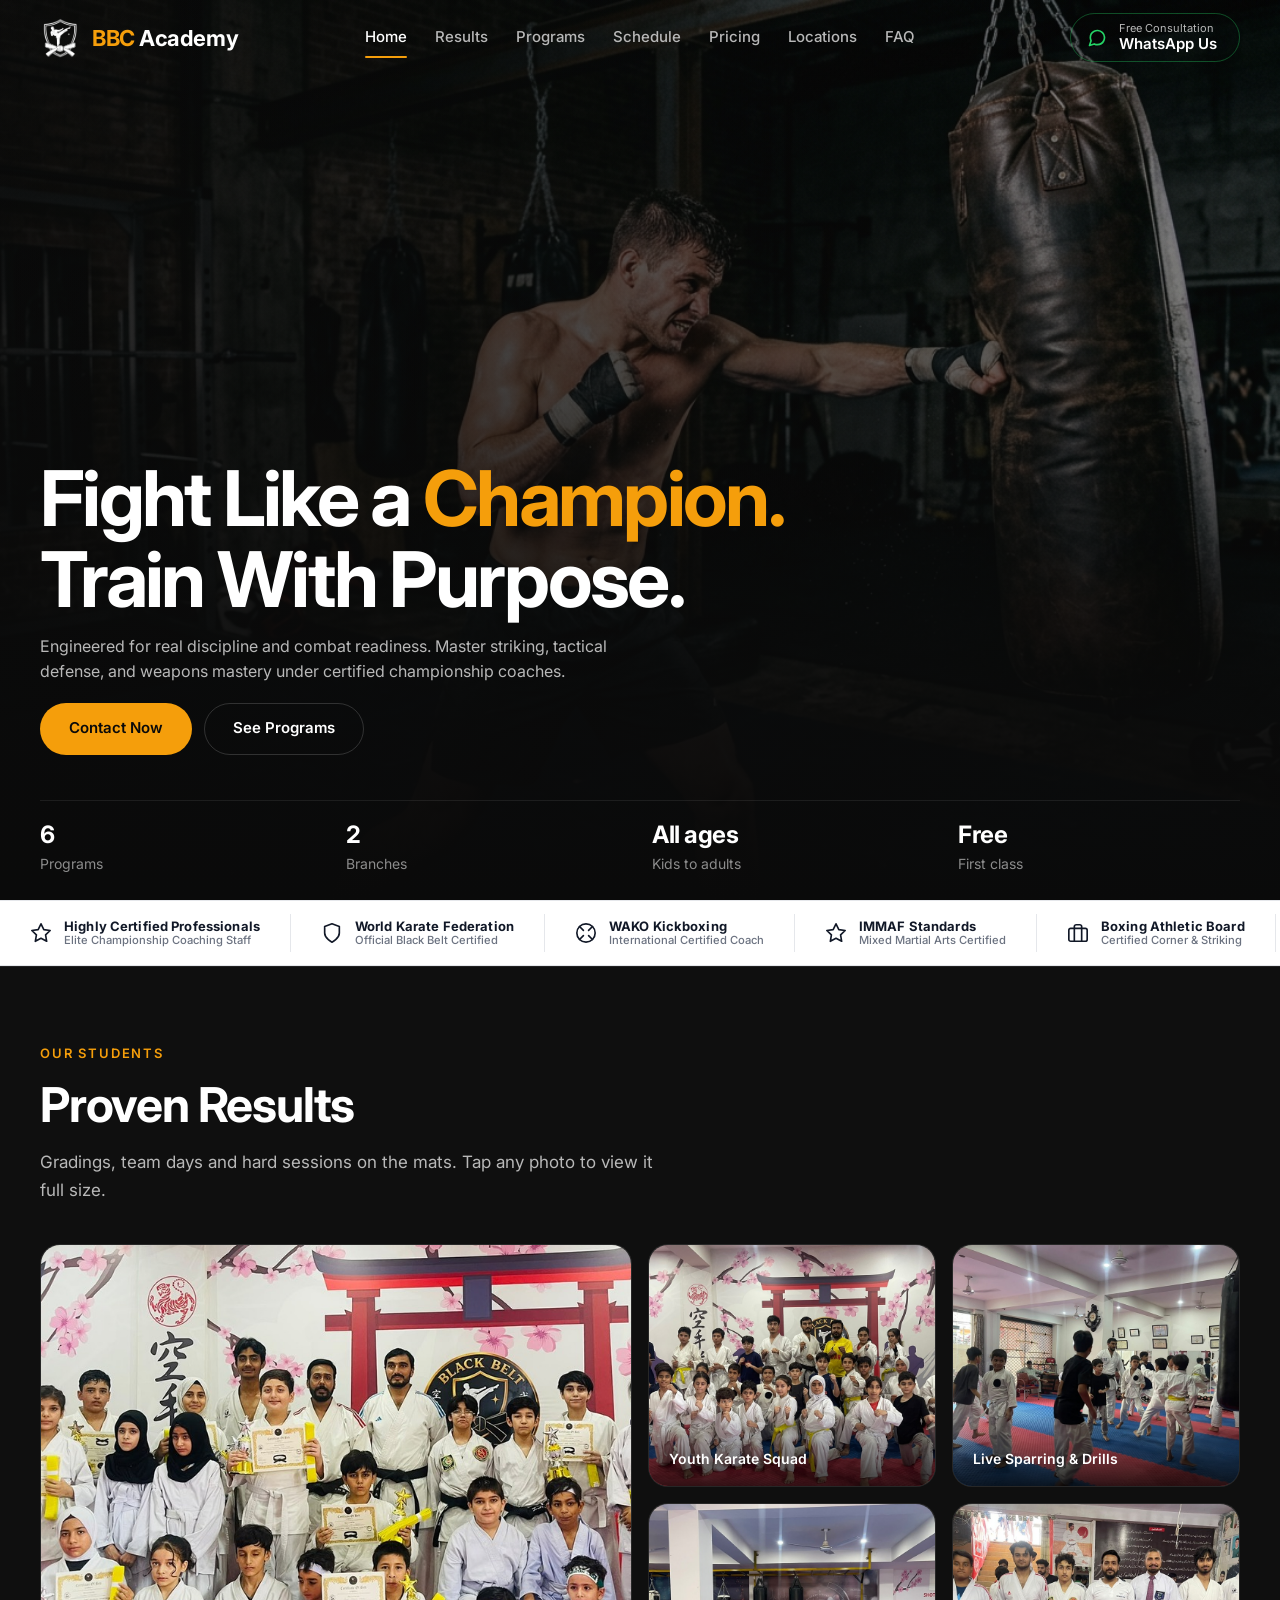
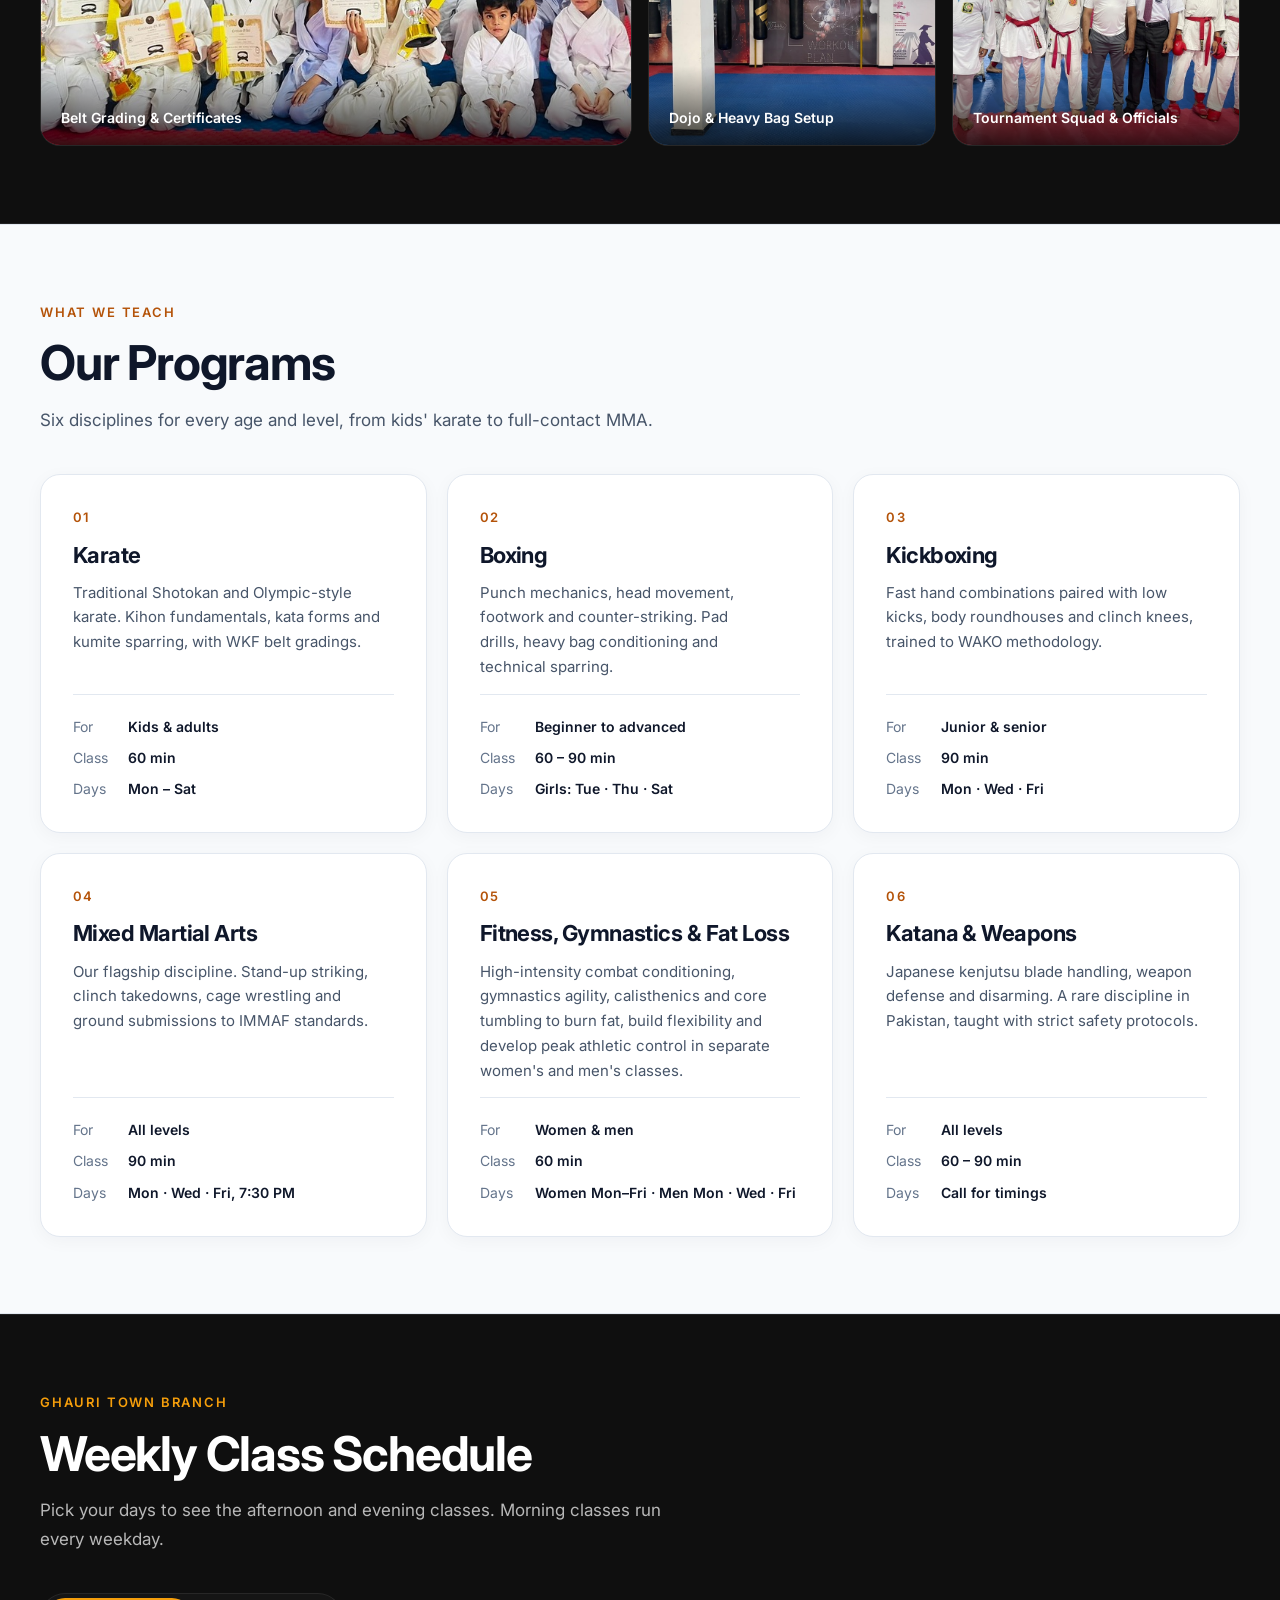
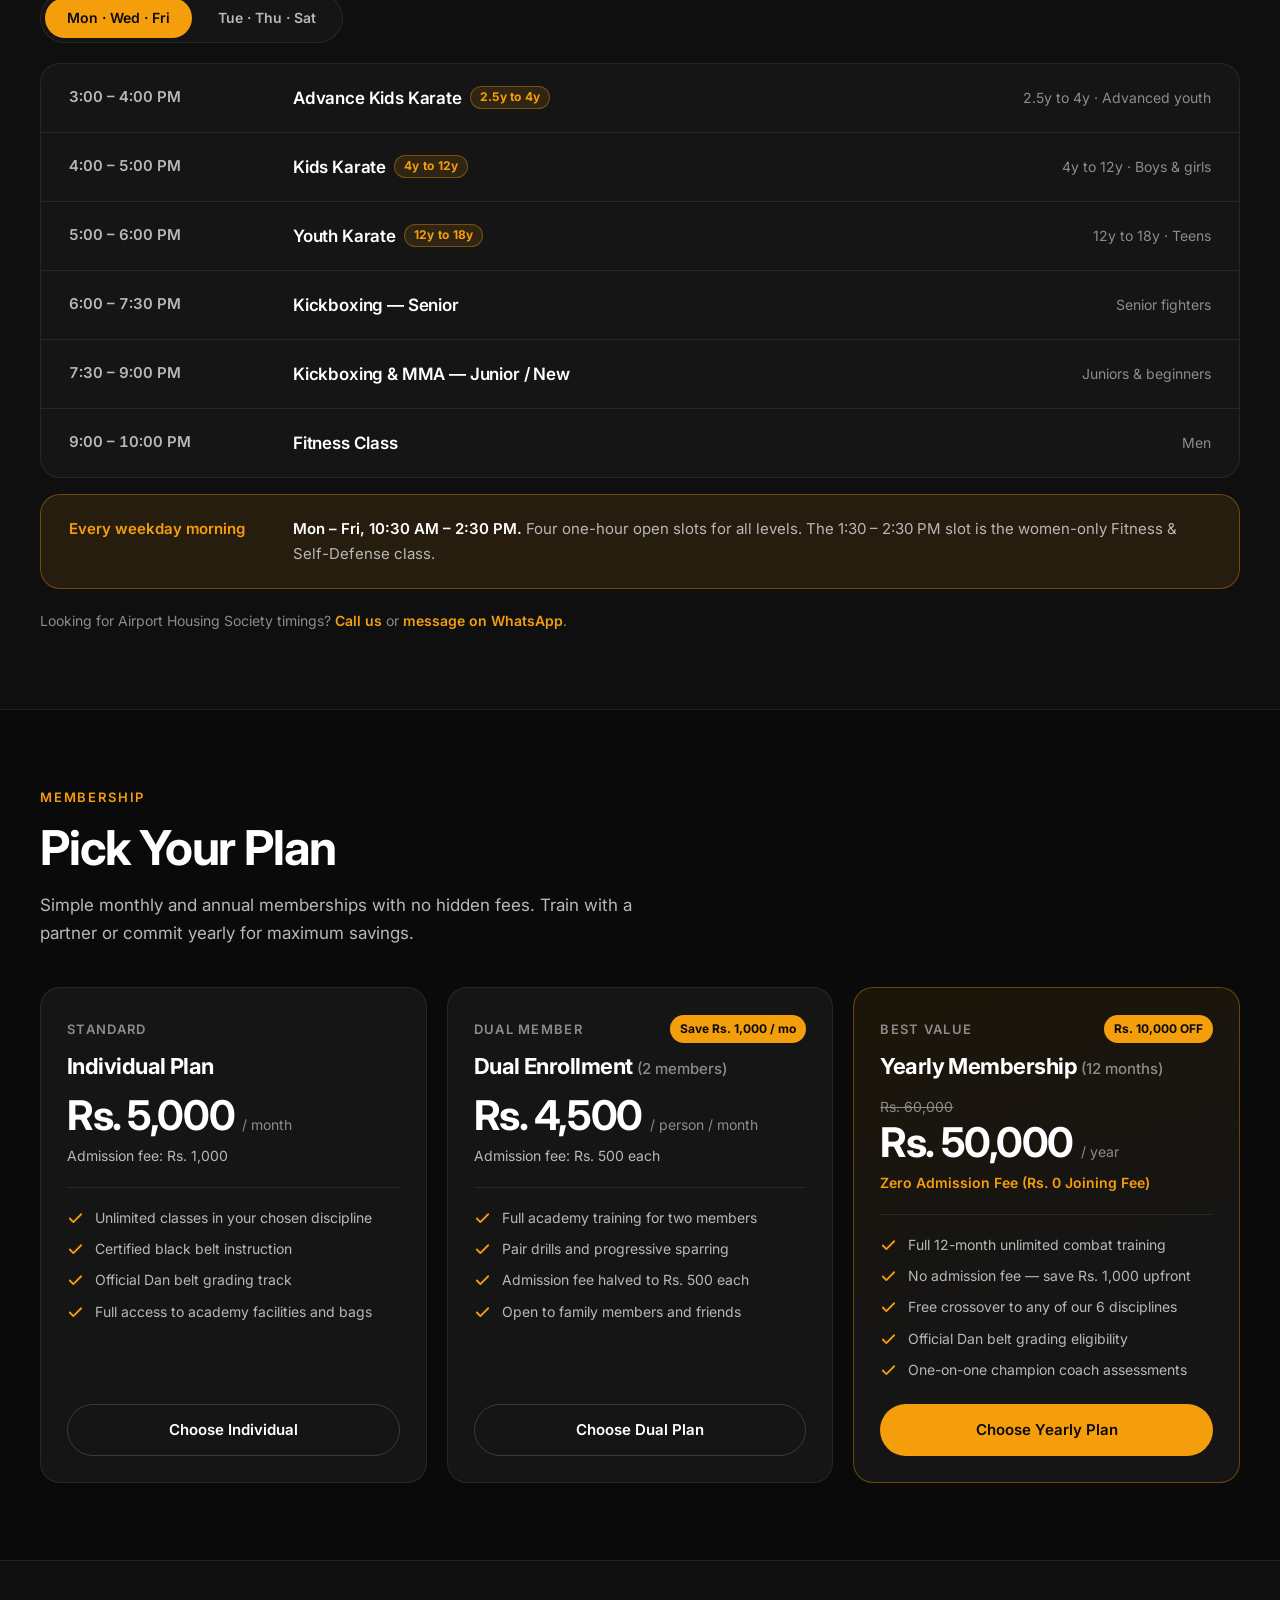
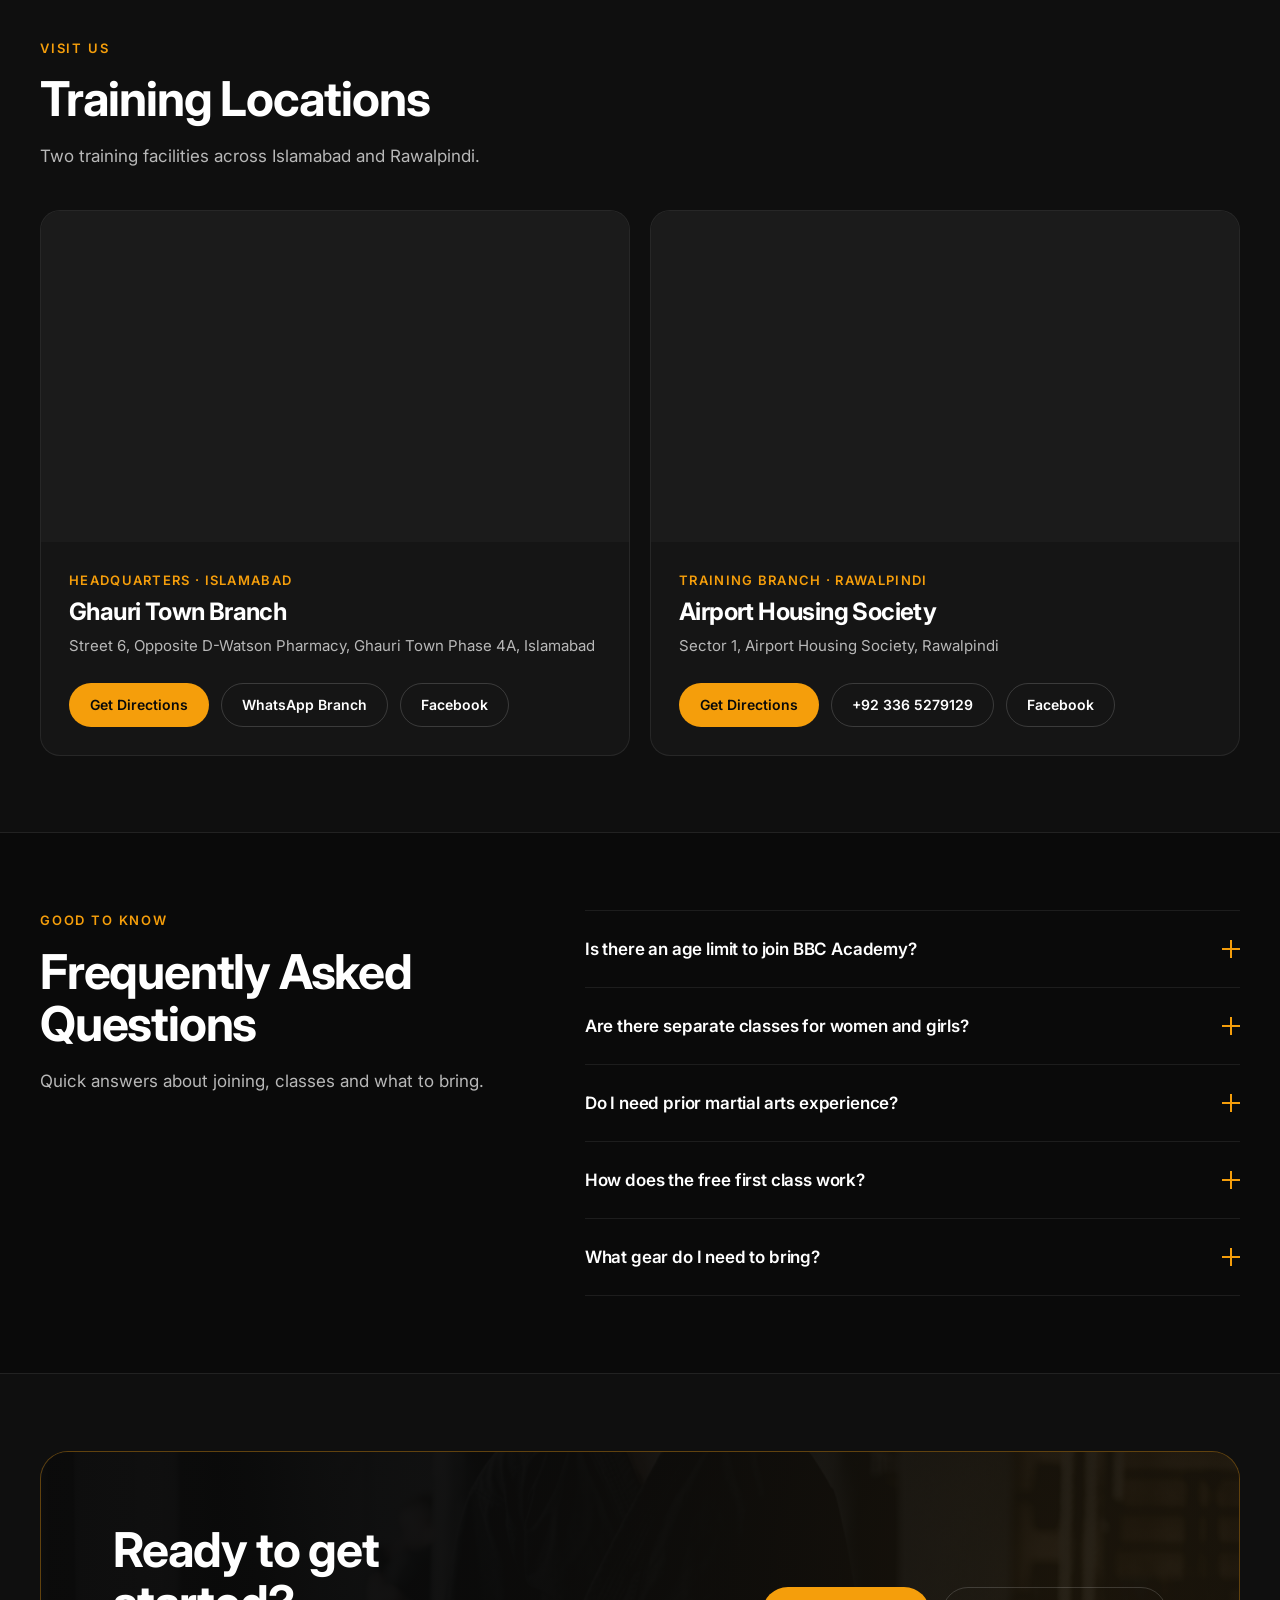
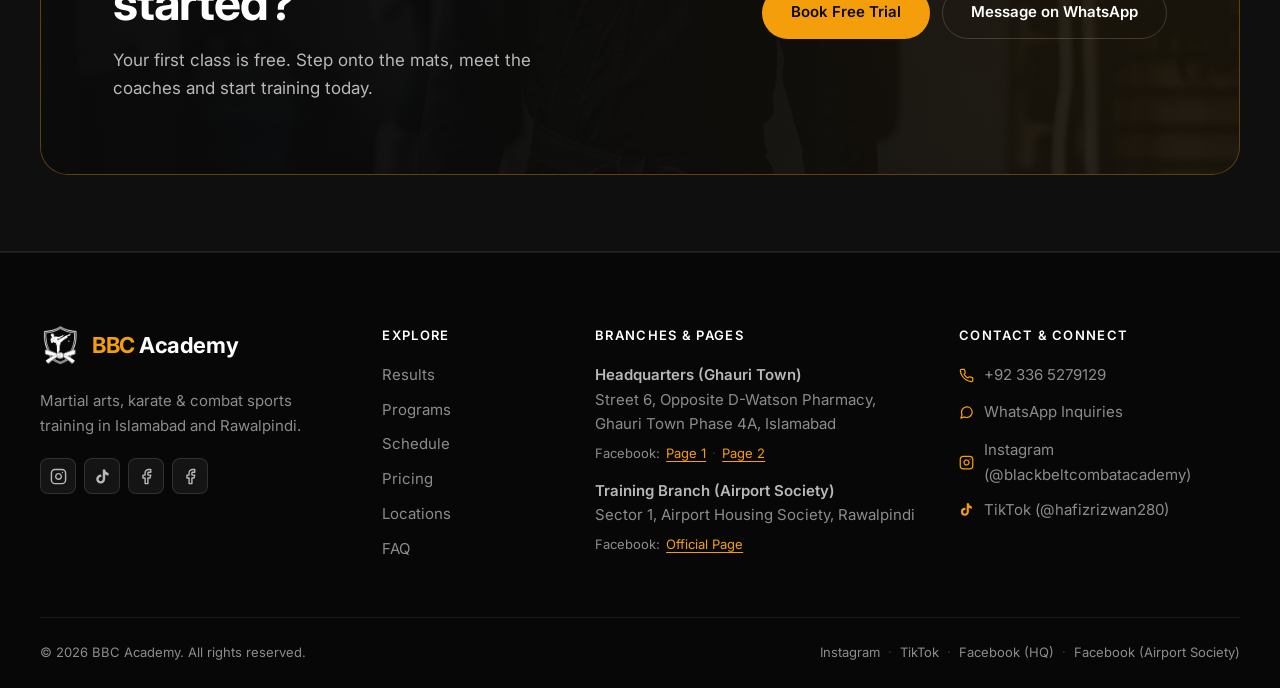
==== commit 59f79aac: "feat(schedule): add age categories (2.5y-4y, 4y-12y, 12y-18y) to timetable slots" ====
--- a/index.html
+++ b/index.html
@@ -150,7 +150,7 @@
               "name": "Is there an age limit to join BBC Academy?",
               "acceptedAnswer": {
                 "@type": "Answer",
-                "text": "No. We run classes for every age: kids' and youth karate, plus karate, boxing, kickboxing, MMA, weapons and gymnastics/fitness programs for adults."
+                "text": "No. We welcome students from 2.5 years old. Our classes are structured into age brackets: 2.5y to 4y (advance kids), 4y to 12y (kids), and 12y to 18y (youth), alongside boxing, kickboxing, MMA, weapons and fitness for adults."
               }
             },
             {
@@ -691,11 +691,11 @@
 
                 <ul class="timetable" role="tabpanel" id="panel-mwf" aria-labelledby="tab-mwf">
                     <li class="slot"><span class="slot-time">3:00 – 4:00 PM</span><span class="slot-name">Advance Kids
-                            Karate</span><span class="slot-for">Advanced youth</span></li>
+                            Karate <span class="slot-age">2.5y to 4y</span></span><span class="slot-for">2.5y to 4y · Advanced youth</span></li>
                     <li class="slot"><span class="slot-time">4:00 – 5:00 PM</span><span class="slot-name">Kids
-                            Karate</span><span class="slot-for">Boys &amp; girls</span></li>
+                            Karate <span class="slot-age">4y to 12y</span></span><span class="slot-for">4y to 12y · Boys &amp; girls</span></li>
                     <li class="slot"><span class="slot-time">5:00 – 6:00 PM</span><span class="slot-name">Youth
-                            Karate</span><span class="slot-for">Teens</span></li>
+                            Karate <span class="slot-age">12y to 18y</span></span><span class="slot-for">12y to 18y · Teens</span></li>
                     <li class="slot"><span class="slot-time">6:00 – 7:30 PM</span><span class="slot-name">Kickboxing —
                             Senior</span><span class="slot-for">Senior fighters</span></li>
                     <li class="slot"><span class="slot-time">7:30 – 9:00 PM</span><span class="slot-name">Kickboxing
@@ -706,11 +706,11 @@
 
                 <ul class="timetable" role="tabpanel" id="panel-tts" aria-labelledby="tab-tts" hidden>
                     <li class="slot"><span class="slot-time">3:00 – 4:00 PM</span><span class="slot-name">Advance Kids
-                            Karate</span><span class="slot-for">Advanced youth</span></li>
+                            Karate <span class="slot-age">2.5y to 4y</span></span><span class="slot-for">2.5y to 4y · Advanced youth</span></li>
                     <li class="slot"><span class="slot-time">4:00 – 5:00 PM</span><span class="slot-name">Girls &amp;
-                            Kids Karate</span><span class="slot-for">Girls &amp; kids</span></li>
+                            Kids Karate <span class="slot-age">4y to 12y</span></span><span class="slot-for">4y to 12y · Girls &amp; kids</span></li>
                     <li class="slot"><span class="slot-time">5:00 – 6:30 PM</span><span class="slot-name">Girls Youth
-                            Karate</span><span class="slot-for">Teen girls</span></li>
+                            Karate <span class="slot-age">12y to 18y</span></span><span class="slot-for">12y to 18y · Teen girls</span></li>
                     <li class="slot"><span class="slot-time">6:30 – 8:00 PM</span><span class="slot-name">Adult Girls
                             Karate &amp; Self-Defense</span><span class="slot-for">Women &amp; adults</span></li>
                     <li class="slot"><span class="slot-time">8:00 – 9:30 PM</span><span class="slot-name">Girls
@@ -862,8 +862,7 @@
                 <div class="faq">
                     <details name="faq">
                         <summary>Is there an age limit to join BBC Academy?</summary>
-                        <p class="answer">No. We run classes for every age: kids' and youth karate, plus karate, boxing,
-                            kickboxing, MMA, weapons and fitness programs for adults.</p>
+                        <p class="answer">No. We welcome students starting from 2.5 years old. Our junior training is structured into specific age groups: 2.5y to 4y, 4y to 12y, and 12y to 18y (youth), alongside boxing, kickboxing, MMA, weapons and fitness for adults.</p>
                     </details>
                     <details name="faq">
                         <summary>Are there separate classes for women and girls?</summary>
--- a/css/style.css
+++ b/css/style.css
@@ -949,6 +949,24 @@
             font-size: 1.0625rem;
             font-weight: 600;
             letter-spacing: -.01em;
+            display: inline-flex;
+            align-items: center;
+            flex-wrap: wrap;
+            gap: 8px;
+        }
+
+        .slot-age {
+            display: inline-block;
+            padding: 2px 9px;
+            font-size: .75rem;
+            font-weight: 700;
+            line-height: 1.4;
+            color: var(--accent);
+            background: rgba(245, 158, 11, .12);
+            border: 1px solid rgba(245, 158, 11, .35);
+            border-radius: 999px;
+            letter-spacing: .02em;
+            white-space: nowrap;
         }
 
         .slot-for {
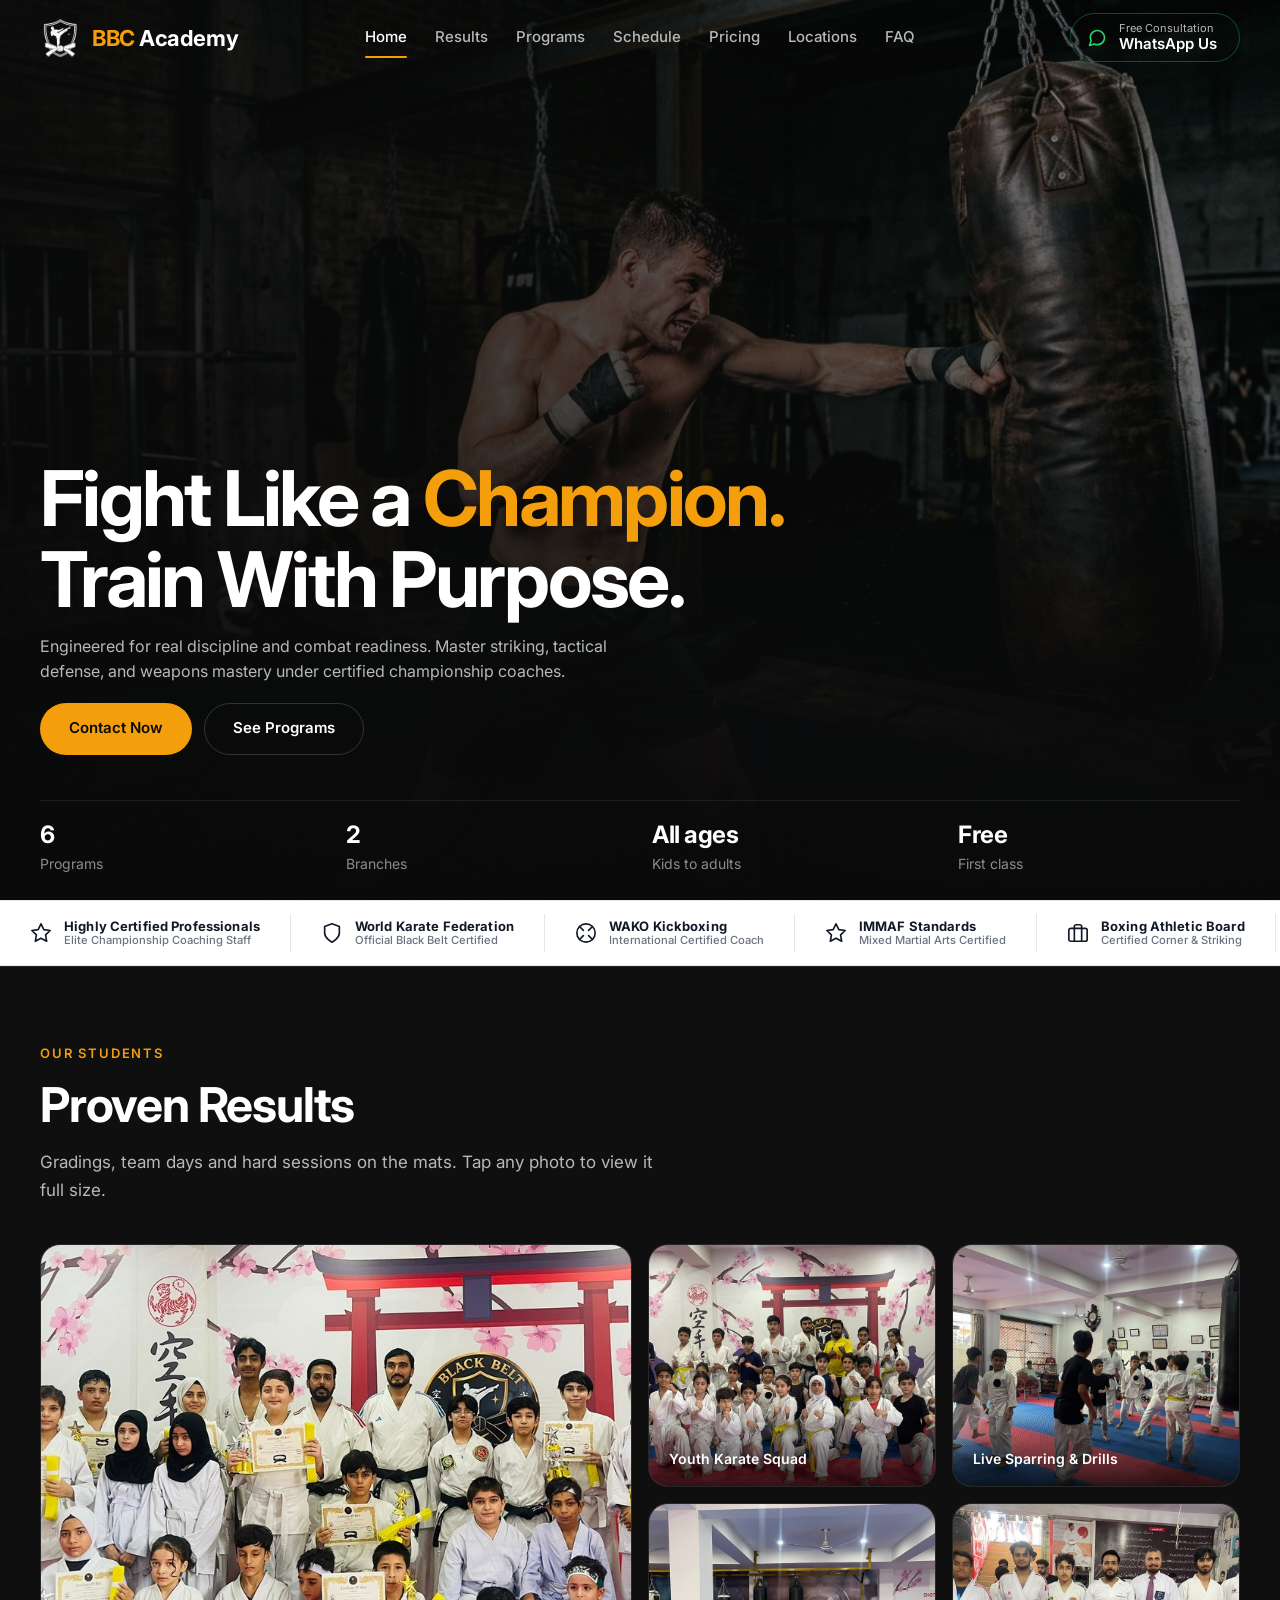
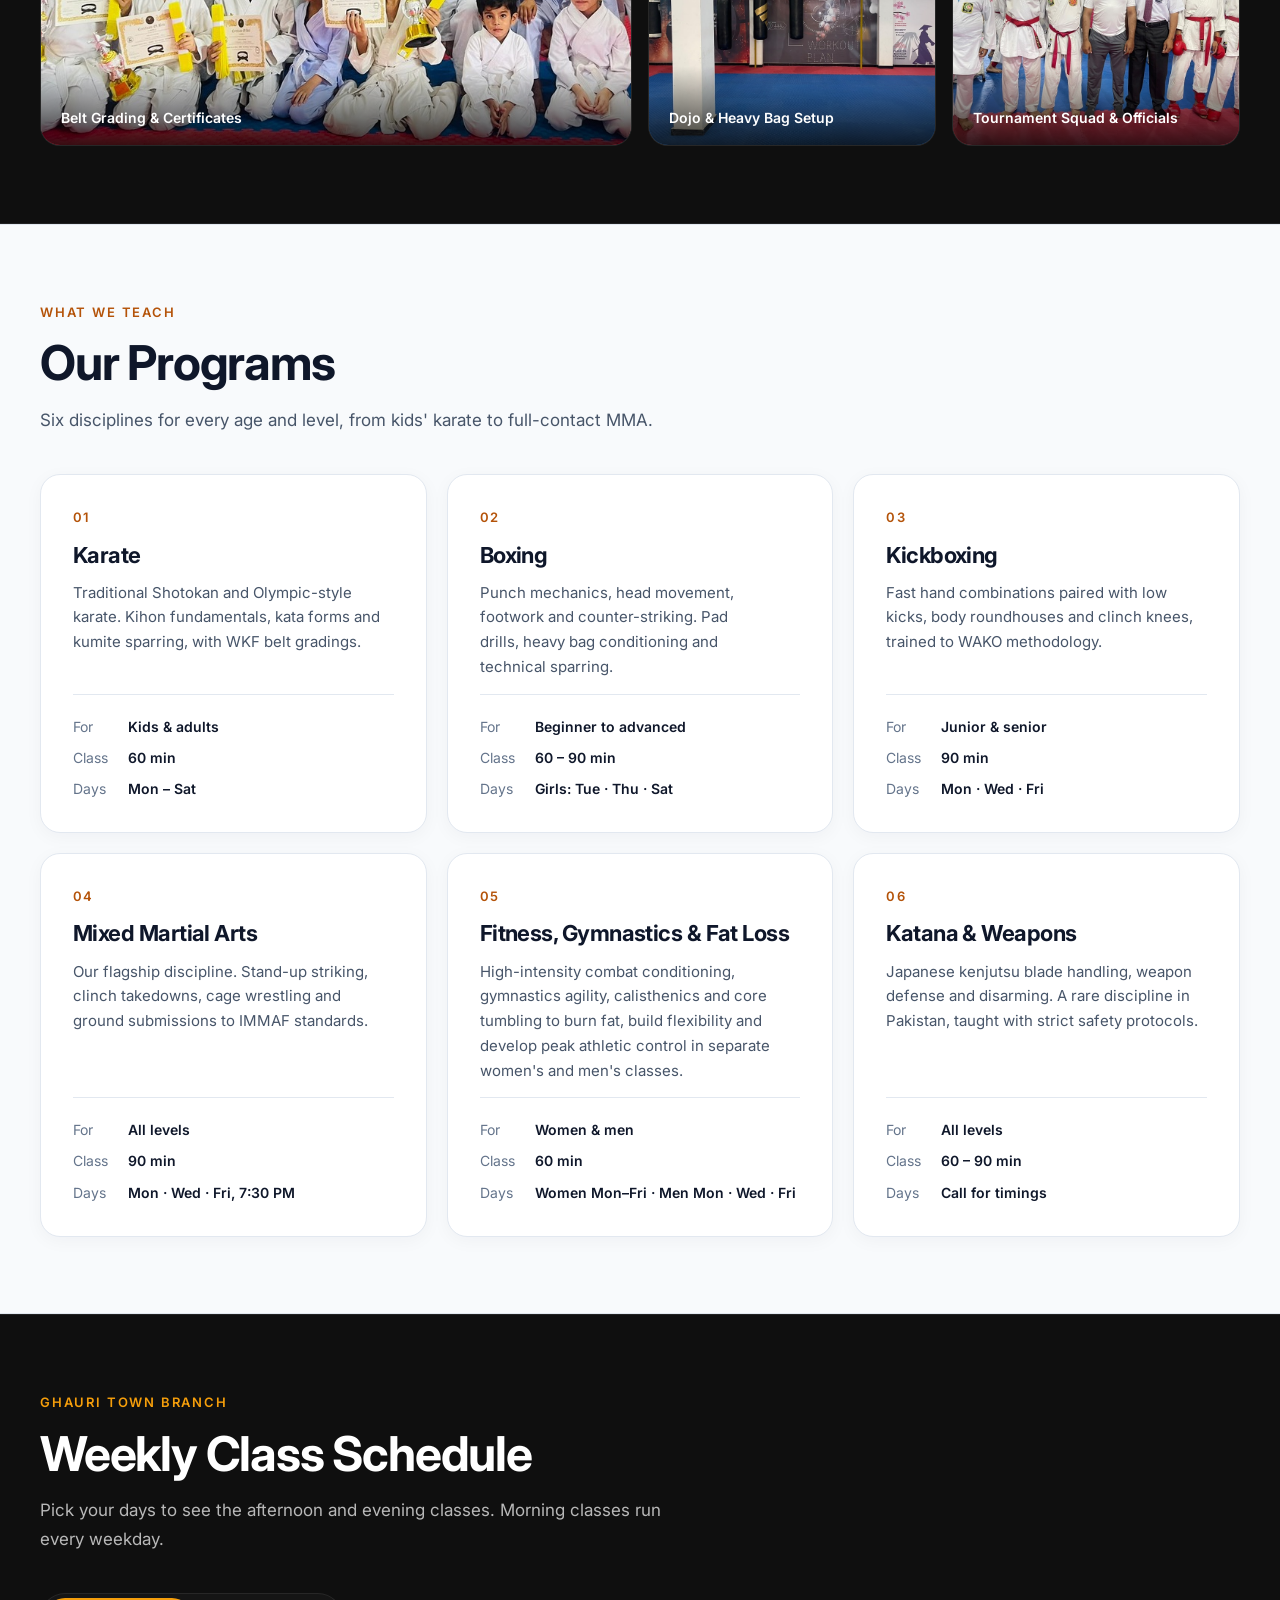
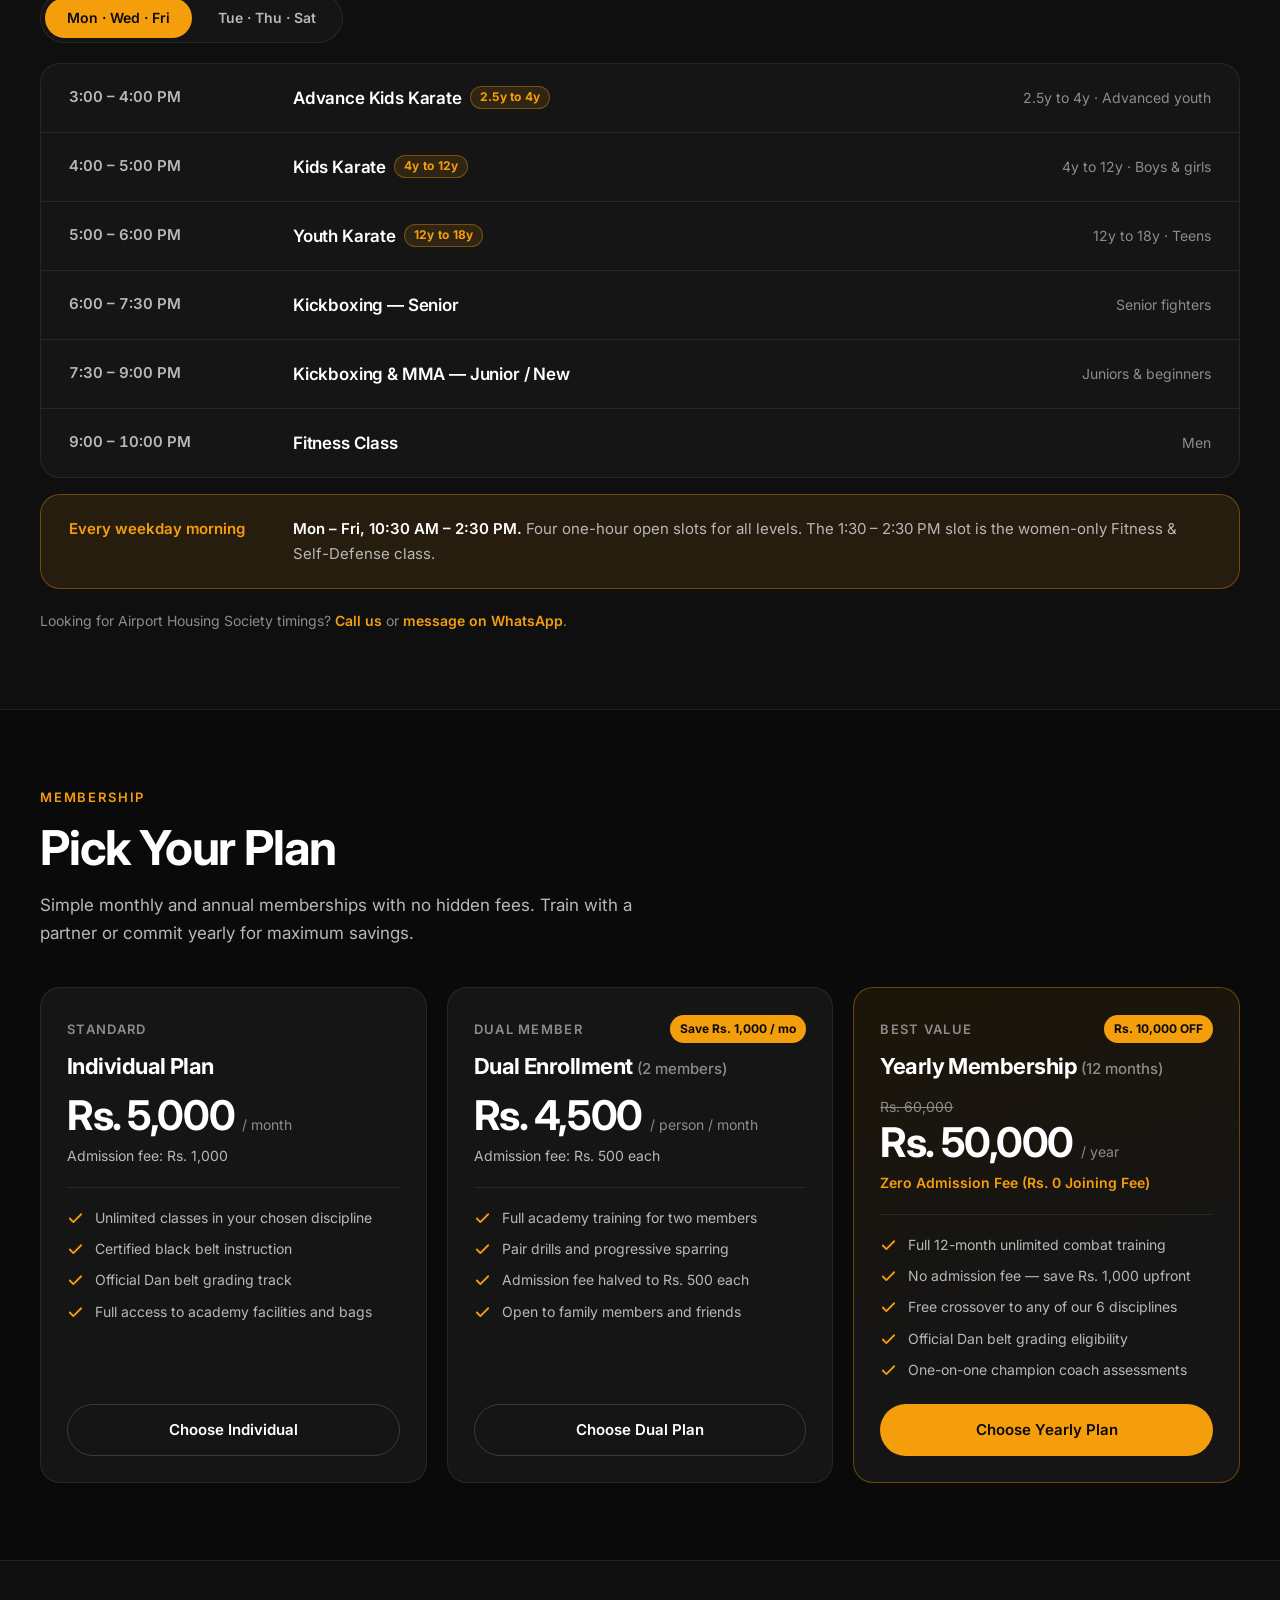
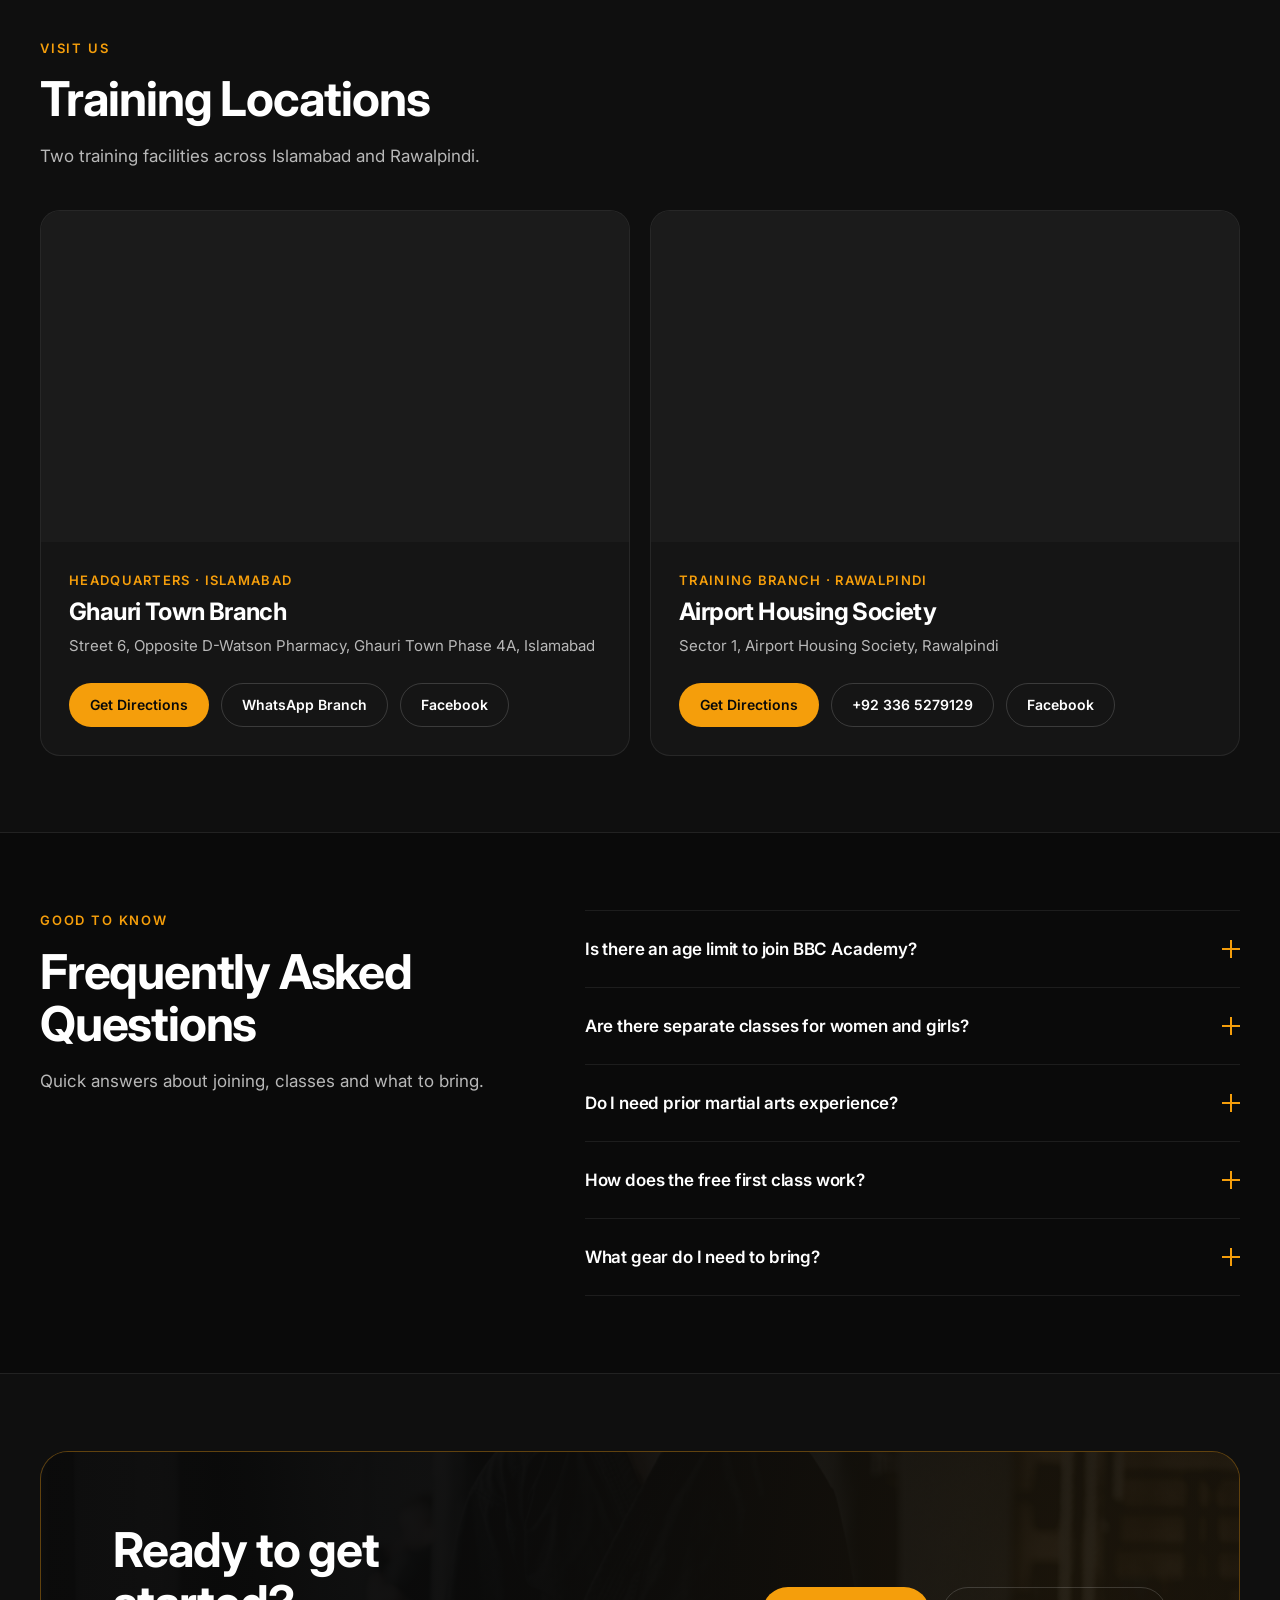
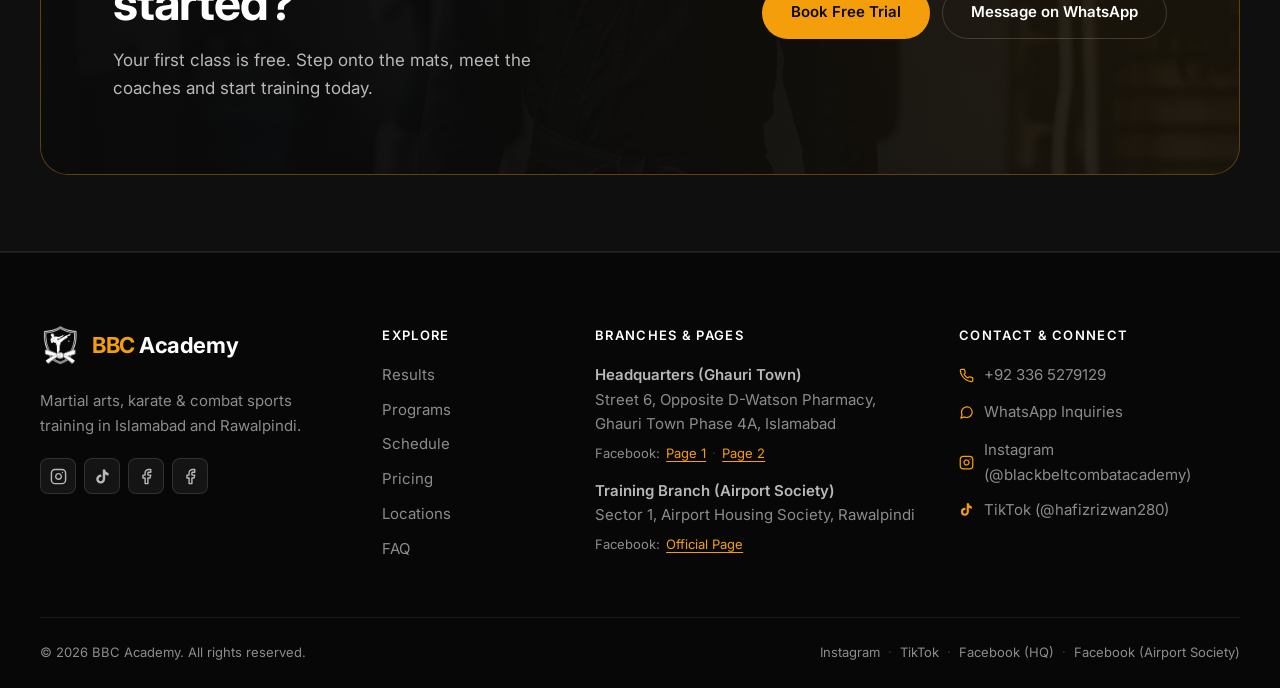
==== commit 2ea6f7b3: "updated domain name" ====
--- a/index.html
+++ b/index.html
@@ -12,7 +12,7 @@
         content="BBC Academy, martial arts Islamabad, karate classes Islamabad, karate training Rawalpindi, Shotokan karate Islamabad, WKF karate Pakistan, gymnastics training center Islamabad, gymnastic center Rawalpindi, gymnastics Islamabad, boxing gym Islamabad, MMA Islamabad, mixed martial arts Rawalpindi, kickboxing classes Islamabad, combat sports Twin Cities, self defense classes for women Islamabad, kids karate classes Islamabad, Ghauri Town gym Islamabad, Airport Housing Society Rawalpindi">
     <meta name="author" content="BBC Academy">
     <meta name="robots" content="index, follow, max-image-preview:large, max-snippet:-1, max-video-preview:-1">
-    <link rel="canonical" href="https://codesxtalha.github.io/BBC-Academy/">
+    <link rel="canonical" href="https://bbcombatacadmey.site/">
 
     <!-- Geo-Targeting Tags (Islamabad & Rawalpindi) -->
     <meta name="geo.region" content="PK-IS">
@@ -26,9 +26,9 @@
     <meta property="og:title" content="BBC Academy | Martial Arts, Karate &amp; Gymnastics Training Center - Islamabad &amp; Rawalpindi">
     <meta property="og:description"
         content="Train under certified black belt coaches. Shotokan Karate, Boxing, Kickboxing, MMA, Gymnastics and Combat Fitness in Islamabad &amp; Rawalpindi. 100% Free First Class.">
-    <meta property="og:url" content="https://codesxtalha.github.io/BBC-Academy/">
-    <meta property="og:image" content="https://codesxtalha.github.io/BBC-Academy/assets/og-image.jpg">
-    <meta property="og:image:secure_url" content="https://codesxtalha.github.io/BBC-Academy/assets/og-image.jpg">
+    <meta property="og:url" content="https://bbcombatacadmey.site/">
+    <meta property="og:image" content="https://bbcombatacadmey.site/assets/og-image.jpg">
+    <meta property="og:image:secure_url" content="https://bbcombatacadmey.site/assets/og-image.jpg">
     <meta property="og:image:type" content="image/jpeg">
     <meta property="og:image:width" content="1200">
     <meta property="og:image:height" content="630">
@@ -40,7 +40,7 @@
     <meta name="twitter:title" content="BBC Academy | Martial Arts, Karate &amp; Gymnastics in Islamabad &amp; Rawalpindi">
     <meta name="twitter:description"
         content="Premier combat sports and gymnastics training in Islamabad &amp; Rawalpindi. Black belt coaches, belt gradings, all ages welcome. Free first trial class.">
-    <meta name="twitter:image" content="https://codesxtalha.github.io/BBC-Academy/assets/og-image.jpg">
+    <meta name="twitter:image" content="https://bbcombatacadmey.site/assets/og-image.jpg">
     <meta name="twitter:image:alt" content="BBC Academy Martial Arts &amp; Combat Sports Training Center">
 
     <!-- Favicon & Icons -->
@@ -61,12 +61,12 @@
       "@graph": [
         {
           "@type": "SportsClub",
-          "@id": "https://codesxtalha.github.io/BBC-Academy/#organization",
+          "@id": "https://bbcombatacadmey.site/#organization",
           "name": "BBC Academy",
           "alternateName": ["BBC Martial Arts Academy", "BBC Combat Sports & Gymnastics Training Center"],
-          "url": "https://codesxtalha.github.io/BBC-Academy/",
-          "logo": "https://codesxtalha.github.io/BBC-Academy/assets/logo-white.png",
-          "image": "https://codesxtalha.github.io/BBC-Academy/assets/og-image.jpg",
+          "url": "https://bbcombatacadmey.site/",
+          "logo": "https://bbcombatacadmey.site/assets/logo-white.png",
+          "image": "https://bbcombatacadmey.site/assets/og-image.jpg",
           "description": "Premier martial arts, karate, and gymnastics training center in Islamabad and Rawalpindi offering Shotokan Karate, Boxing, Kickboxing, MMA, gymnastics agility, and combat fitness.",
           "telephone": "+923365279129",
           "priceRange": "PKR 4500 - PKR 50000",
@@ -82,9 +82,9 @@
           "location": [
             {
               "@type": "ExerciseGym",
-              "@id": "https://codesxtalha.github.io/BBC-Academy/#branch-islamabad",
+              "@id": "https://bbcombatacadmey.site/#branch-islamabad",
               "name": "BBC Academy - Ghauri Town Headquarters",
-              "image": "https://codesxtalha.github.io/BBC-Academy/assets/proven-1.jpg",
+              "image": "https://bbcombatacadmey.site/assets/proven-1.jpg",
               "telephone": "+923365279129",
               "sameAs": [
                 "https://www.facebook.com/profile.php?id=61579444591007",
@@ -115,9 +115,9 @@
             },
             {
               "@type": "ExerciseGym",
-              "@id": "https://codesxtalha.github.io/BBC-Academy/#branch-rawalpindi",
+              "@id": "https://bbcombatacadmey.site/#branch-rawalpindi",
               "name": "BBC Academy - Airport Housing Society Branch",
-              "image": "https://codesxtalha.github.io/BBC-Academy/assets/proven-1.jpg",
+              "image": "https://bbcombatacadmey.site/assets/proven-1.jpg",
               "telephone": "+923365279129",
               "sameAs": [
                 "https://www.facebook.com/profile.php?id=61585668744479"
@@ -143,7 +143,7 @@
         },
         {
           "@type": "FAQPage",
-          "@id": "https://codesxtalha.github.io/BBC-Academy/#faq",
+          "@id": "https://bbcombatacadmey.site/#faq",
           "mainEntity": [
             {
               "@type": "Question",
@@ -194,7 +194,7 @@
               "@type": "ListItem",
               "position": 1,
               "name": "Home",
-              "item": "https://codesxtalha.github.io/BBC-Academy/"
+              "item": "https://bbcombatacadmey.site/"
             }
           ]
         }
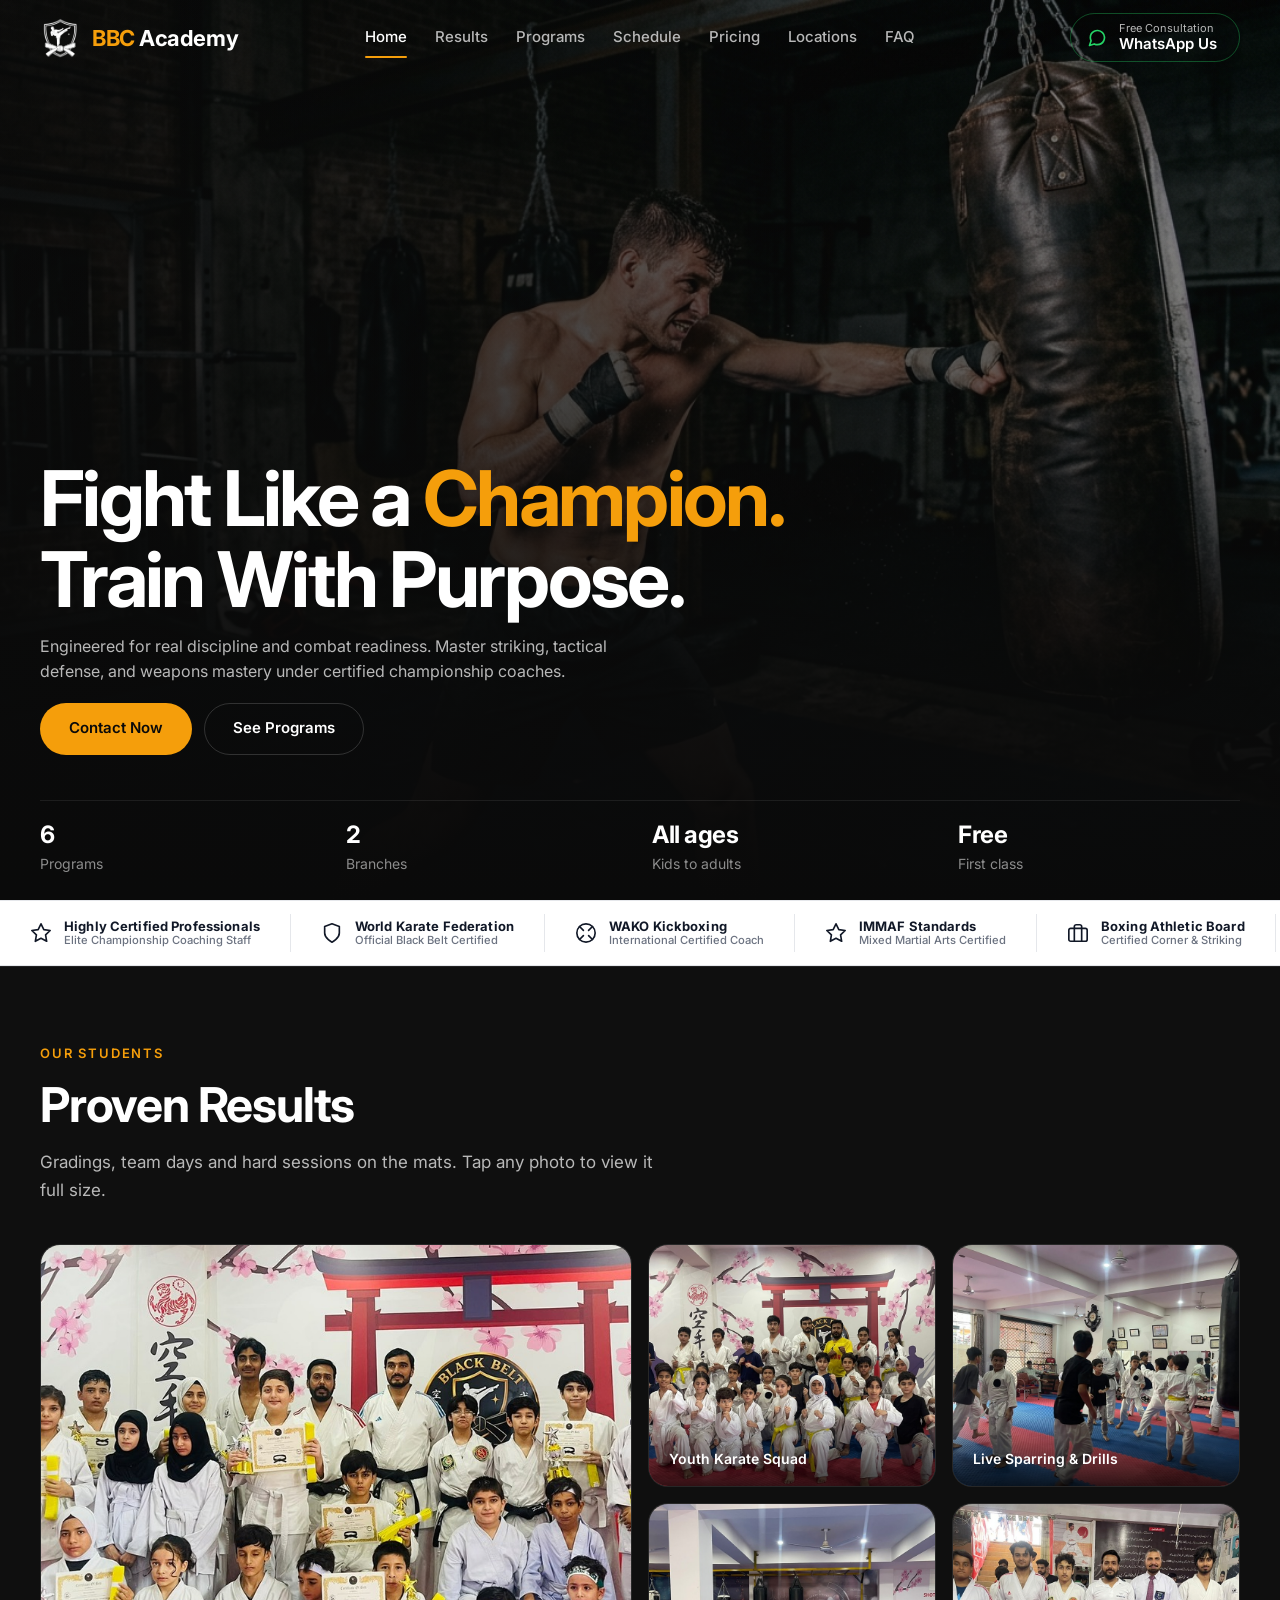
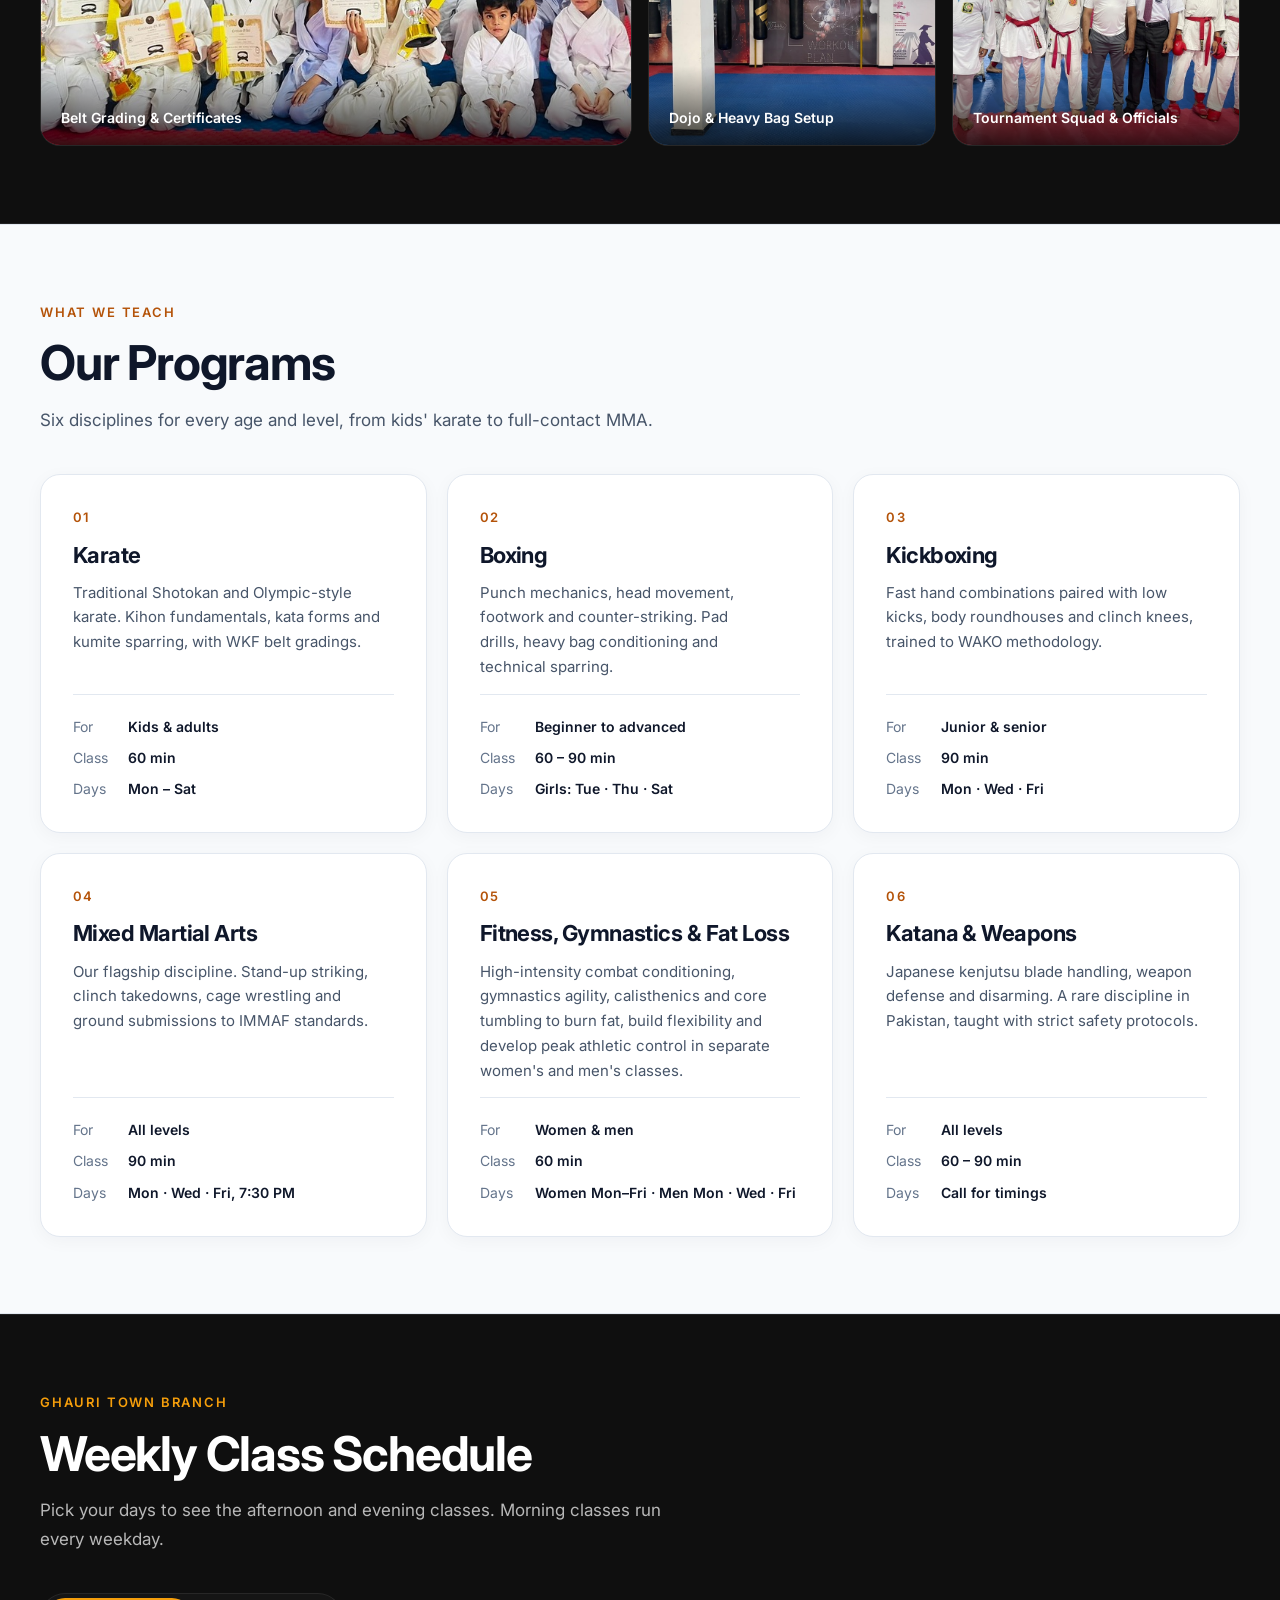
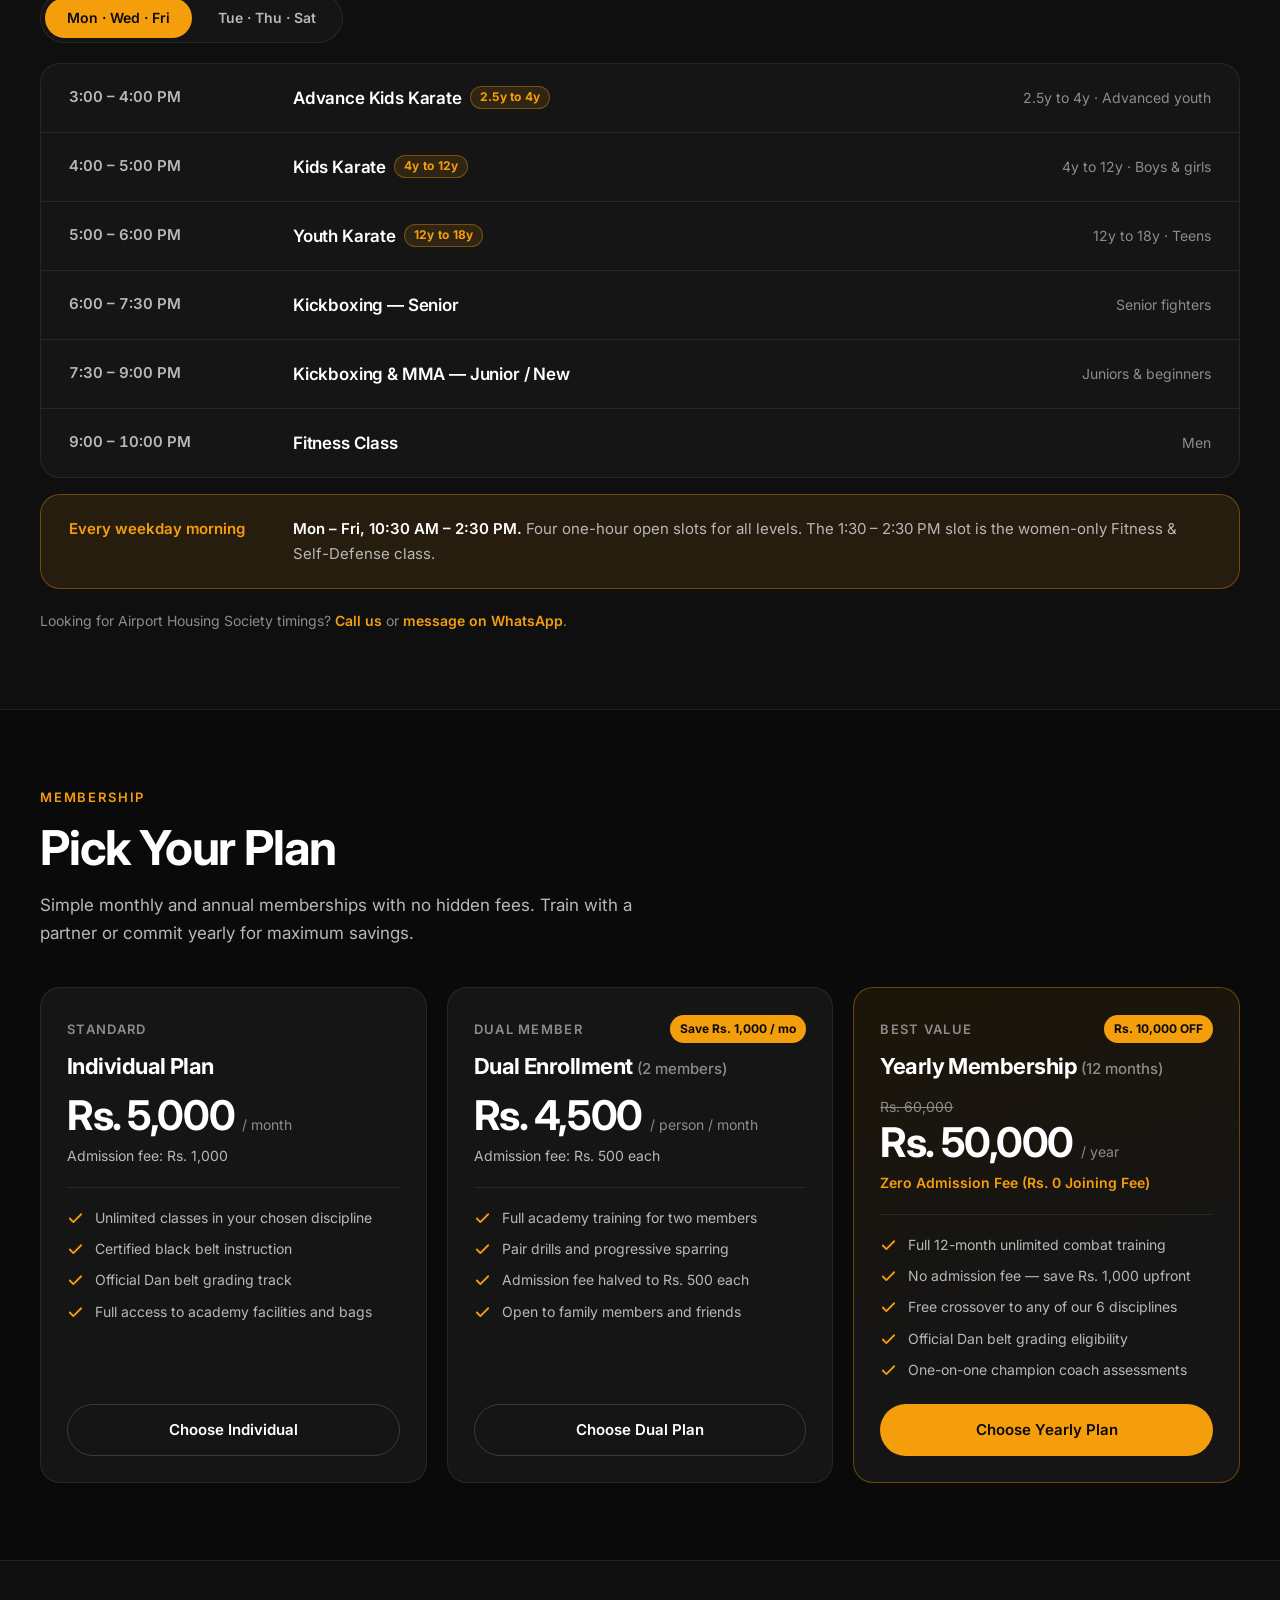
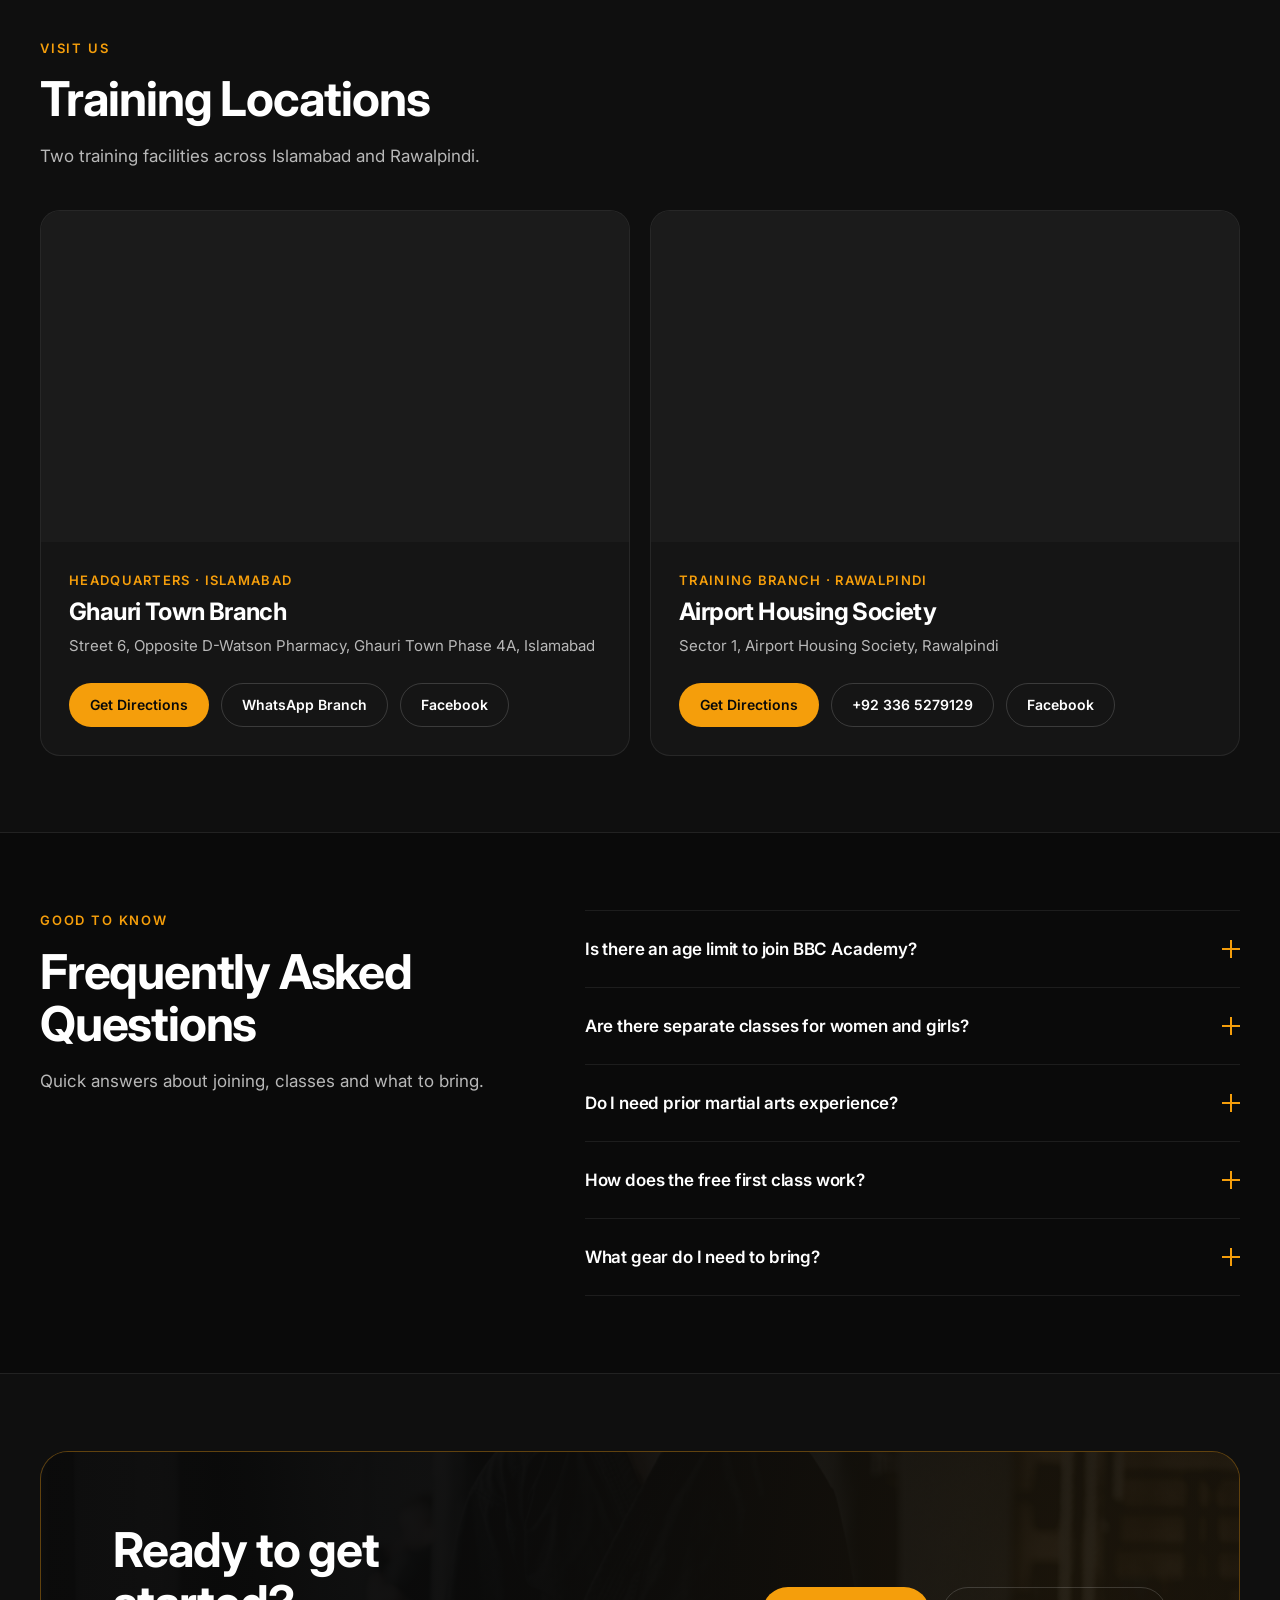
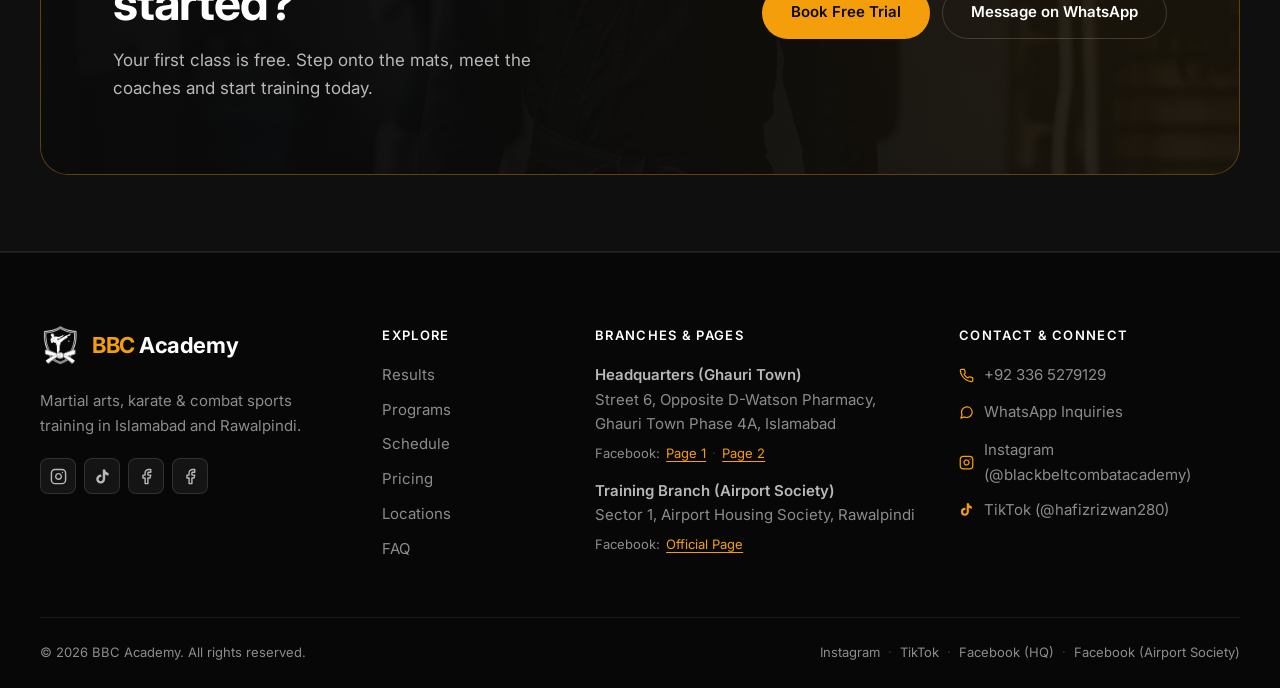
==== commit a3bab384: "feat(seo): update metadata, schema json-ld, and crawler directives per seo audit" ====
--- a/index.html
+++ b/index.html
@@ -5,12 +5,12 @@
     <meta charset="UTF-8">
     <meta name="viewport" content="width=device-width, initial-scale=1.0">
     <meta name="theme-color" content="#0a0a0a">
-    <title>BBC Academy | Martial Arts, Karate &amp; Gymnastics Training Center in Islamabad &amp; Rawalpindi</title>
+    <title>BBC Academy | Karate, MMA &amp; Boxing Islamabad &amp; Rawalpindi</title>
     <meta name="description"
-        content="BBC Academy is the premier martial arts, karate &amp; gymnastics training center in Islamabad &amp; Rawalpindi. Shotokan Karate, Boxing, MMA, Kickboxing &amp; Fitness. Book your free first trial class.">
+        content="Train in WKF Karate, MMA, Boxing &amp; Gymnastics at Black Belt Combat Academy (Ghauri Town &amp; Airport Housing Society). Ages 2.5+, Ladies batches &amp; Free 1st Trial!">
     <meta name="keywords"
-        content="BBC Academy, martial arts Islamabad, karate classes Islamabad, karate training Rawalpindi, Shotokan karate Islamabad, WKF karate Pakistan, gymnastics training center Islamabad, gymnastic center Rawalpindi, gymnastics Islamabad, boxing gym Islamabad, MMA Islamabad, mixed martial arts Rawalpindi, kickboxing classes Islamabad, combat sports Twin Cities, self defense classes for women Islamabad, kids karate classes Islamabad, Ghauri Town gym Islamabad, Airport Housing Society Rawalpindi">
-    <meta name="author" content="BBC Academy">
+        content="Black Belt Combat Academy, black belt combad academy, BBC Academy, best karate academy in islamabad, karate classes rawalpindi, shotokan karate islamabad, wkf olympic karate pakistan, kids martial arts classes islamabad, karate belt grading islamabad, mma gym islamabad rawalpindi, boxing gym islamabad, dutch kickboxing islamabad, ladies self defense classes islamabad, kids karate ghauri town, martial arts airport housing society, Sensei Hafiz Rizwan Aslam">
+    <meta name="author" content="Black Belt Combat Academy (BBC Academy)">
     <meta name="robots" content="index, follow, max-image-preview:large, max-snippet:-1, max-video-preview:-1">
     <link rel="canonical" href="https://bbcombatacadmey.site/">
 
@@ -22,26 +22,26 @@
 
     <!-- Open Graph / Facebook / WhatsApp -->
     <meta property="og:type" content="website">
-    <meta property="og:site_name" content="BBC Academy">
-    <meta property="og:title" content="BBC Academy | Martial Arts, Karate &amp; Gymnastics Training Center - Islamabad &amp; Rawalpindi">
+    <meta property="og:site_name" content="Black Belt Combat Academy (BBC Academy)">
+    <meta property="og:title" content="BBC Academy | Karate, MMA &amp; Boxing Islamabad &amp; Rawalpindi">
     <meta property="og:description"
-        content="Train under certified black belt coaches. Shotokan Karate, Boxing, Kickboxing, MMA, Gymnastics and Combat Fitness in Islamabad &amp; Rawalpindi. 100% Free First Class.">
+        content="Train in WKF Karate, MMA, Boxing &amp; Gymnastics at Black Belt Combat Academy (Ghauri Town &amp; Airport Housing Society). Ages 2.5+, Ladies batches &amp; Free 1st Trial!">
     <meta property="og:url" content="https://bbcombatacadmey.site/">
     <meta property="og:image" content="https://bbcombatacadmey.site/assets/og-image.jpg">
     <meta property="og:image:secure_url" content="https://bbcombatacadmey.site/assets/og-image.jpg">
     <meta property="og:image:type" content="image/jpeg">
     <meta property="og:image:width" content="1200">
     <meta property="og:image:height" content="630">
-    <meta property="og:image:alt" content="BBC Academy Martial Arts &amp; Combat Sports Training Center">
+    <meta property="og:image:alt" content="Black Belt Combat Academy (BBC Academy) Martial Arts &amp; Combat Sports Center in Islamabad &amp; Rawalpindi">
     <meta property="og:locale" content="en_PK">
 
     <!-- Twitter Card -->
     <meta name="twitter:card" content="summary_large_image">
-    <meta name="twitter:title" content="BBC Academy | Martial Arts, Karate &amp; Gymnastics in Islamabad &amp; Rawalpindi">
+    <meta name="twitter:title" content="BBC Academy | Karate, MMA &amp; Boxing Islamabad &amp; Rawalpindi">
     <meta name="twitter:description"
-        content="Premier combat sports and gymnastics training in Islamabad &amp; Rawalpindi. Black belt coaches, belt gradings, all ages welcome. Free first trial class.">
+        content="Train in WKF Karate, MMA, Boxing &amp; Gymnastics at Black Belt Combat Academy (Ghauri Town &amp; Airport Housing Society). Ages 2.5+, Ladies batches &amp; Free 1st Trial!">
     <meta name="twitter:image" content="https://bbcombatacadmey.site/assets/og-image.jpg">
-    <meta name="twitter:image:alt" content="BBC Academy Martial Arts &amp; Combat Sports Training Center">
+    <meta name="twitter:image:alt" content="Black Belt Combat Academy (BBC Academy) Martial Arts &amp; Combat Sports Center">
 
     <!-- Favicon & Icons -->
     <link rel="icon" type="image/png" href="assets/logo-white.png">
@@ -60,18 +60,103 @@
       "@context": "https://schema.org",
       "@graph": [
         {
-          "@type": "SportsClub",
+          "@type": ["SportsClub", "ExerciseGym", "Organization"],
           "@id": "https://bbcombatacadmey.site/#organization",
-          "name": "BBC Academy",
-          "alternateName": ["BBC Martial Arts Academy", "BBC Combat Sports & Gymnastics Training Center"],
+          "name": "Black Belt Combat Academy (BBC Academy)",
+          "alternateName": [
+            "Black Belt Combat Academy",
+            "BBC Academy",
+            "Black Belt Combad Academy",
+            "BBC Academy Islamabad",
+            "BBC Martial Arts Academy",
+            "BBCA Twin Cities",
+            "Sensei Hafiz Rizwan Karate Academy",
+            "Black Belt Combat Academy Islamabad"
+          ],
+          "slogan": "Fight Like a Champion. Train With Purpose.",
+          "knowsAbout": [
+            "Shotokan Karate",
+            "WKF Olympic Karate",
+            "Martial Arts Belt Grading",
+            "Mixed Martial Arts (MMA)",
+            "Boxing",
+            "Dutch Kickboxing",
+            "Kids Gymnastics & Agility",
+            "Women Self-Defense",
+            "Katana & Kenjutsu Weapons Defense"
+          ],
           "url": "https://bbcombatacadmey.site/",
-          "logo": "https://bbcombatacadmey.site/assets/logo-white.png",
+          "logo": {
+            "@type": "ImageObject",
+            "@id": "https://bbcombatacadmey.site/#logo",
+            "url": "https://bbcombatacadmey.site/assets/logo-white.png",
+            "width": 600,
+            "height": 600
+          },
           "image": "https://bbcombatacadmey.site/assets/og-image.jpg",
-          "description": "Premier martial arts, karate, and gymnastics training center in Islamabad and Rawalpindi offering Shotokan Karate, Boxing, Kickboxing, MMA, gymnastics agility, and combat fitness.",
+          "description": "Premier martial arts, WKF Shotokan Karate, MMA, Boxing, Kickboxing, Youth Gymnastics, and Self-Defense academy in Islamabad (Ghauri Town Phase 4A) and Rawalpindi (Airport Housing Society). Classes for ages 2.5+ and dedicated women-only batches.",
           "telephone": "+923365279129",
-          "priceRange": "PKR 4500 - PKR 50000",
+          "priceRange": "PKR 4500 - PKR 5000",
           "currenciesAccepted": "PKR",
-          "paymentAccepted": "Cash, Bank Transfer",
+          "paymentAccepted": "Cash, Bank Transfer, EasyPaisa, JazzCash",
+          "founder": {
+            "@type": "Person",
+            "@id": "https://bbcombatacadmey.site/#founder",
+            "name": "Sensei Hafiz Rizwan Aslam",
+            "jobTitle": "Chief Coach & Founder",
+            "sameAs": [
+              "https://www.tiktok.com/@hafizrizwan280",
+              "https://www.instagram.com/blackbeltcombatacademy"
+            ]
+          },
+          "address": {
+            "@type": "PostalAddress",
+            "streetAddress": "Street 6, Opposite D-Watson Pharmacy, Ghauri Town Phase 4A",
+            "addressLocality": "Islamabad",
+            "addressRegion": "Islamabad Capital Territory",
+            "postalCode": "44000",
+            "addressCountry": "PK"
+          },
+          "geo": {
+            "@type": "GeoCoordinates",
+            "latitude": 33.615609,
+            "longitude": 73.135862
+          },
+          "hasMap": "https://maps.app.goo.gl/ob85igZLrD979oci9",
+          "areaServed": [
+            {
+              "@type": "City",
+              "name": "Islamabad"
+            },
+            {
+              "@type": "City",
+              "name": "Rawalpindi"
+            },
+            {
+              "@type": "Place",
+              "name": "Ghauri Town Phase 4A, Islamabad"
+            },
+            {
+              "@type": "Place",
+              "name": "Airport Housing Society, Rawalpindi"
+            },
+            {
+              "@type": "Place",
+              "name": "Gulzar-e-Quaid, Rawalpindi"
+            },
+            {
+              "@type": "Place",
+              "name": "Chaklala, Rawalpindi"
+            }
+          ],
+          "openingHoursSpecification": [
+            {
+              "@type": "OpeningHoursSpecification",
+              "dayOfWeek": ["Monday", "Tuesday", "Wednesday", "Thursday", "Friday", "Saturday"],
+              "opens": "13:30",
+              "closes": "21:30"
+            }
+          ],
           "sameAs": [
             "https://www.instagram.com/blackbeltcombatacademy",
             "https://www.tiktok.com/@hafizrizwan280",
@@ -79,65 +164,122 @@
             "https://www.facebook.com/profile.php?id=61593659961635",
             "https://www.facebook.com/profile.php?id=61585668744479"
           ],
-          "location": [
-            {
-              "@type": "ExerciseGym",
-              "@id": "https://bbcombatacadmey.site/#branch-islamabad",
-              "name": "BBC Academy - Ghauri Town Headquarters",
-              "image": "https://bbcombatacadmey.site/assets/proven-1.jpg",
-              "telephone": "+923365279129",
-              "sameAs": [
-                "https://www.facebook.com/profile.php?id=61579444591007",
-                "https://www.facebook.com/profile.php?id=61593659961635"
-              ],
-              "address": {
-                "@type": "PostalAddress",
-                "streetAddress": "Street 6, Opposite D-Watson Pharmacy, Ghauri Town Phase 4A",
-                "addressLocality": "Islamabad",
-                "addressRegion": "Islamabad Capital Territory",
-                "postalCode": "44000",
-                "addressCountry": "PK"
+          "subOrganization": [
+            {
+              "@id": "https://bbcombatacadmey.site/#islamabad-hq"
+            },
+            {
+              "@id": "https://bbcombatacadmey.site/#rawalpindi-branch"
+            }
+          ],
+          "hasOfferCatalog": {
+            "@type": "OfferCatalog",
+            "name": "Martial Arts Memberships & Free Trial",
+            "itemListElement": [
+              {
+                "@type": "Offer",
+                "name": "100% Free First Trial Class",
+                "description": "Complimentary first martial arts, karate, MMA, or gymnastics trial session with zero commitment.",
+                "price": "0",
+                "priceCurrency": "PKR",
+                "availability": "https://schema.org/InStock",
+                "url": "https://bbcombatacadmey.site/#contact"
               },
-              "geo": {
-                "@type": "GeoCoordinates",
-                "latitude": 33.615609,
-                "longitude": 73.135862
+              {
+                "@type": "Offer",
+                "name": "Individual Monthly Membership",
+                "description": "Monthly combat sports & martial arts training (PKR 5,000/month + PKR 1,000 one-time admission).",
+                "price": "5000",
+                "priceCurrency": "PKR",
+                "availability": "https://schema.org/InStock",
+                "url": "https://bbcombatacadmey.site/#pricing"
               },
-              "hasMap": "https://maps.app.goo.gl/ob85igZLrD979oci9",
-              "openingHoursSpecification": [
-                {
-                  "@type": "OpeningHoursSpecification",
-                  "dayOfWeek": ["Monday", "Tuesday", "Wednesday", "Thursday", "Friday", "Saturday"],
-                  "opens": "06:00",
-                  "closes": "22:00"
-                }
-              ]
-            },
-            {
-              "@type": "ExerciseGym",
-              "@id": "https://bbcombatacadmey.site/#branch-rawalpindi",
-              "name": "BBC Academy - Airport Housing Society Branch",
-              "image": "https://bbcombatacadmey.site/assets/proven-1.jpg",
-              "telephone": "+923365279129",
-              "sameAs": [
-                "https://www.facebook.com/profile.php?id=61585668744479"
-              ],
-              "address": {
-                "@type": "PostalAddress",
-                "streetAddress": "Sector 1, Airport Housing Society",
-                "addressLocality": "Rawalpindi",
-                "addressRegion": "Punjab",
-                "postalCode": "46000",
-                "addressCountry": "PK"
-              },
-              "openingHoursSpecification": [
-                {
-                  "@type": "OpeningHoursSpecification",
-                  "dayOfWeek": ["Monday", "Tuesday", "Wednesday", "Thursday", "Friday", "Saturday"],
-                  "opens": "06:00",
-                  "closes": "22:00"
-                }
-              ]
+              {
+                "@type": "Offer",
+                "name": "Dual / Sibling Enrollment Membership (Per Person)",
+                "description": "Discounted sibling or friend dual enrollment (PKR 4,500/month each + PKR 500 admission each).",
+                "price": "4500",
+                "priceCurrency": "PKR",
+                "availability": "https://schema.org/InStock",
+                "url": "https://bbcombatacadmey.site/#pricing"
+              }
+            ]
+          }
+        },
+        {
+          "@type": ["SportsClub", "ExerciseGym"],
+          "@id": "https://bbcombatacadmey.site/#islamabad-hq",
+          "name": "BBC Academy (Black Belt Combat Academy) - Ghauri Town Islamabad HQ",
+          "parentOrganization": {
+            "@id": "https://bbcombatacadmey.site/#organization"
+          },
+          "url": "https://bbcombatacadmey.site/#locations",
+          "telephone": "+923365279129",
+          "priceRange": "PKR 4500 - PKR 5000",
+          "currenciesAccepted": "PKR",
+          "address": {
+            "@type": "PostalAddress",
+            "streetAddress": "Street 6, Opposite D-Watson Pharmacy, Ghauri Town Phase 4A",
+            "addressLocality": "Islamabad",
+            "addressRegion": "Islamabad Capital Territory",
+            "postalCode": "44000",
+            "addressCountry": "PK"
+          },
+          "geo": {
+            "@type": "GeoCoordinates",
+            "latitude": 33.615609,
+            "longitude": 73.135862
+          },
+          "hasMap": "https://maps.app.goo.gl/ob85igZLrD979oci9",
+          "sameAs": [
+            "https://www.facebook.com/profile.php?id=61579444591007",
+            "https://www.facebook.com/profile.php?id=61593659961635",
+            "https://www.instagram.com/blackbeltcombatacademy"
+          ],
+          "openingHoursSpecification": [
+            {
+              "@type": "OpeningHoursSpecification",
+              "dayOfWeek": ["Monday", "Tuesday", "Wednesday", "Thursday", "Friday", "Saturday"],
+              "opens": "13:30",
+              "closes": "21:30"
+            }
+          ]
+        },
+        {
+          "@type": ["SportsClub", "ExerciseGym"],
+          "@id": "https://bbcombatacadmey.site/#rawalpindi-branch",
+          "name": "BBC Academy (Black Belt Combat Academy) - Airport Housing Society Rawalpindi",
+          "parentOrganization": {
+            "@id": "https://bbcombatacadmey.site/#organization"
+          },
+          "url": "https://bbcombatacadmey.site/#locations",
+          "telephone": "+923365279129",
+          "priceRange": "PKR 4500 - PKR 5000",
+          "currenciesAccepted": "PKR",
+          "address": {
+            "@type": "PostalAddress",
+            "streetAddress": "Sector 1, Airport Housing Society",
+            "addressLocality": "Rawalpindi",
+            "addressRegion": "Punjab",
+            "postalCode": "46000",
+            "addressCountry": "PK"
+          },
+          "geo": {
+            "@type": "GeoCoordinates",
+            "latitude": 33.588600,
+            "longitude": 73.125800
+          },
+          "hasMap": "https://www.google.com/maps/search/?api=1&query=Airport+Housing+Society+Rawalpindi",
+          "sameAs": [
+            "https://www.facebook.com/profile.php?id=61585668744479",
+            "https://www.instagram.com/blackbeltcombatacademy"
+          ],
+          "openingHoursSpecification": [
+            {
+              "@type": "OpeningHoursSpecification",
+              "dayOfWeek": ["Monday", "Tuesday", "Wednesday", "Thursday", "Friday", "Saturday"],
+              "opens": "13:30",
+              "closes": "21:30"
             }
           ]
         },
@@ -147,42 +289,42 @@
           "mainEntity": [
             {
               "@type": "Question",
-              "name": "Is there an age limit to join BBC Academy?",
+              "name": "What is the minimum age for kids to join karate or gymnastics at BBC Academy?",
               "acceptedAnswer": {
                 "@type": "Answer",
-                "text": "No. We welcome students from 2.5 years old. Our classes are structured into age brackets: 2.5y to 4y (advance kids), 4y to 12y (kids), and 12y to 18y (youth), alongside boxing, kickboxing, MMA, weapons and fitness for adults."
+                "text": "Children can join BBC Academy starting at age 2.5 years in our Advance Toddlers division (2.5 to 4 years), which focuses on motor coordination, balance, flexibility, and basic gymnastics. We also run dedicated divisions for Kids (4 to 12 years), Youth (12 to 18 years), and Adults."
               }
             },
             {
               "@type": "Question",
-              "name": "Are there separate classes for women and girls?",
+              "name": "What is the monthly fee and admission cost at Black Belt Combat Academy?",
               "acceptedAnswer": {
                 "@type": "Answer",
-                "text": "Yes. Women-only classes include Fitness & Self-Defense (weekdays, 1:30 – 2:30 PM), Girls & Kids Karate, Girls Youth Karate, Adult Girls Karate & Self-Defense, and Girls Boxing (Tue · Thu · Sat)."
+                "text": "Individual enrollment is PKR 1,000 one-time admission and PKR 5,000 per month. Under our Dual Enrollment package for siblings or two friends joining together, admission drops to PKR 500 per person and the monthly fee is PKR 4,500 per person. Your first trial session is 100% free."
               }
             },
             {
               "@type": "Question",
-              "name": "Do I need prior martial arts experience?",
+              "name": "Do you offer separate women-only martial arts and fitness classes in Islamabad and Rawalpindi?",
               "acceptedAnswer": {
                 "@type": "Answer",
-                "text": "No. Coaches start with stance, footwork, breathing and safety before moving on to pad work or sparring, so you can begin at any level."
+                "text": "Yes. BBC Academy provides 100% female-only batches for women and girls covering practical self-defense, fat-loss conditioning, and kickboxing. Dedicated ladies-only sessions run on weekdays from 1:30 PM to 2:30 PM as well as alternate-day schedules in a strictly private environment."
               }
             },
             {
               "@type": "Question",
-              "name": "How does the free first class work?",
+              "name": "Where are BBC Academy branches located in Islamabad and Rawalpindi?",
               "acceptedAnswer": {
                 "@type": "Answer",
-                "text": "Call or message us on WhatsApp at +92 336 5279129 to reserve a slot. Wear comfortable gym clothes and bring water. You will train with a coach, see the academy, and decide afterwards with no commitment."
+                "text": "Our Islamabad Headquarters is located on Street 6, Opposite D-Watson Pharmacy, Ghauri Town Phase 4A, Islamabad (near the Islamabad Expressway). Our Rawalpindi training branch is located in Sector 1, Airport Housing Society, Rawalpindi, easily accessible from Chaklala and Gulzar-e-Quaid."
               }
             },
             {
               "@type": "Question",
-              "name": "What gear do I need to bring?",
+              "name": "Which martial arts styles and international standards do you teach?",
               "acceptedAnswer": {
                 "@type": "Answer",
-                "text": "For your first class, comfortable athletic clothing and a water bottle are enough. After you enroll, uniforms (gi), gloves, hand wraps and shin guards can be arranged through the academy."
+                "text": "We teach 7 disciplines: WKF-standard Shotokan & Olympic Karate (with official belt grading), IMMAF-standard Mixed Martial Arts (MMA), Technical Boxing, WAKO Dutch Kickboxing, Kids Gymnastics & Agility, High-Intensity Combat Fitness, and traditional Japanese Katana (Kenjutsu) weapon defense."
               }
             }
           ]
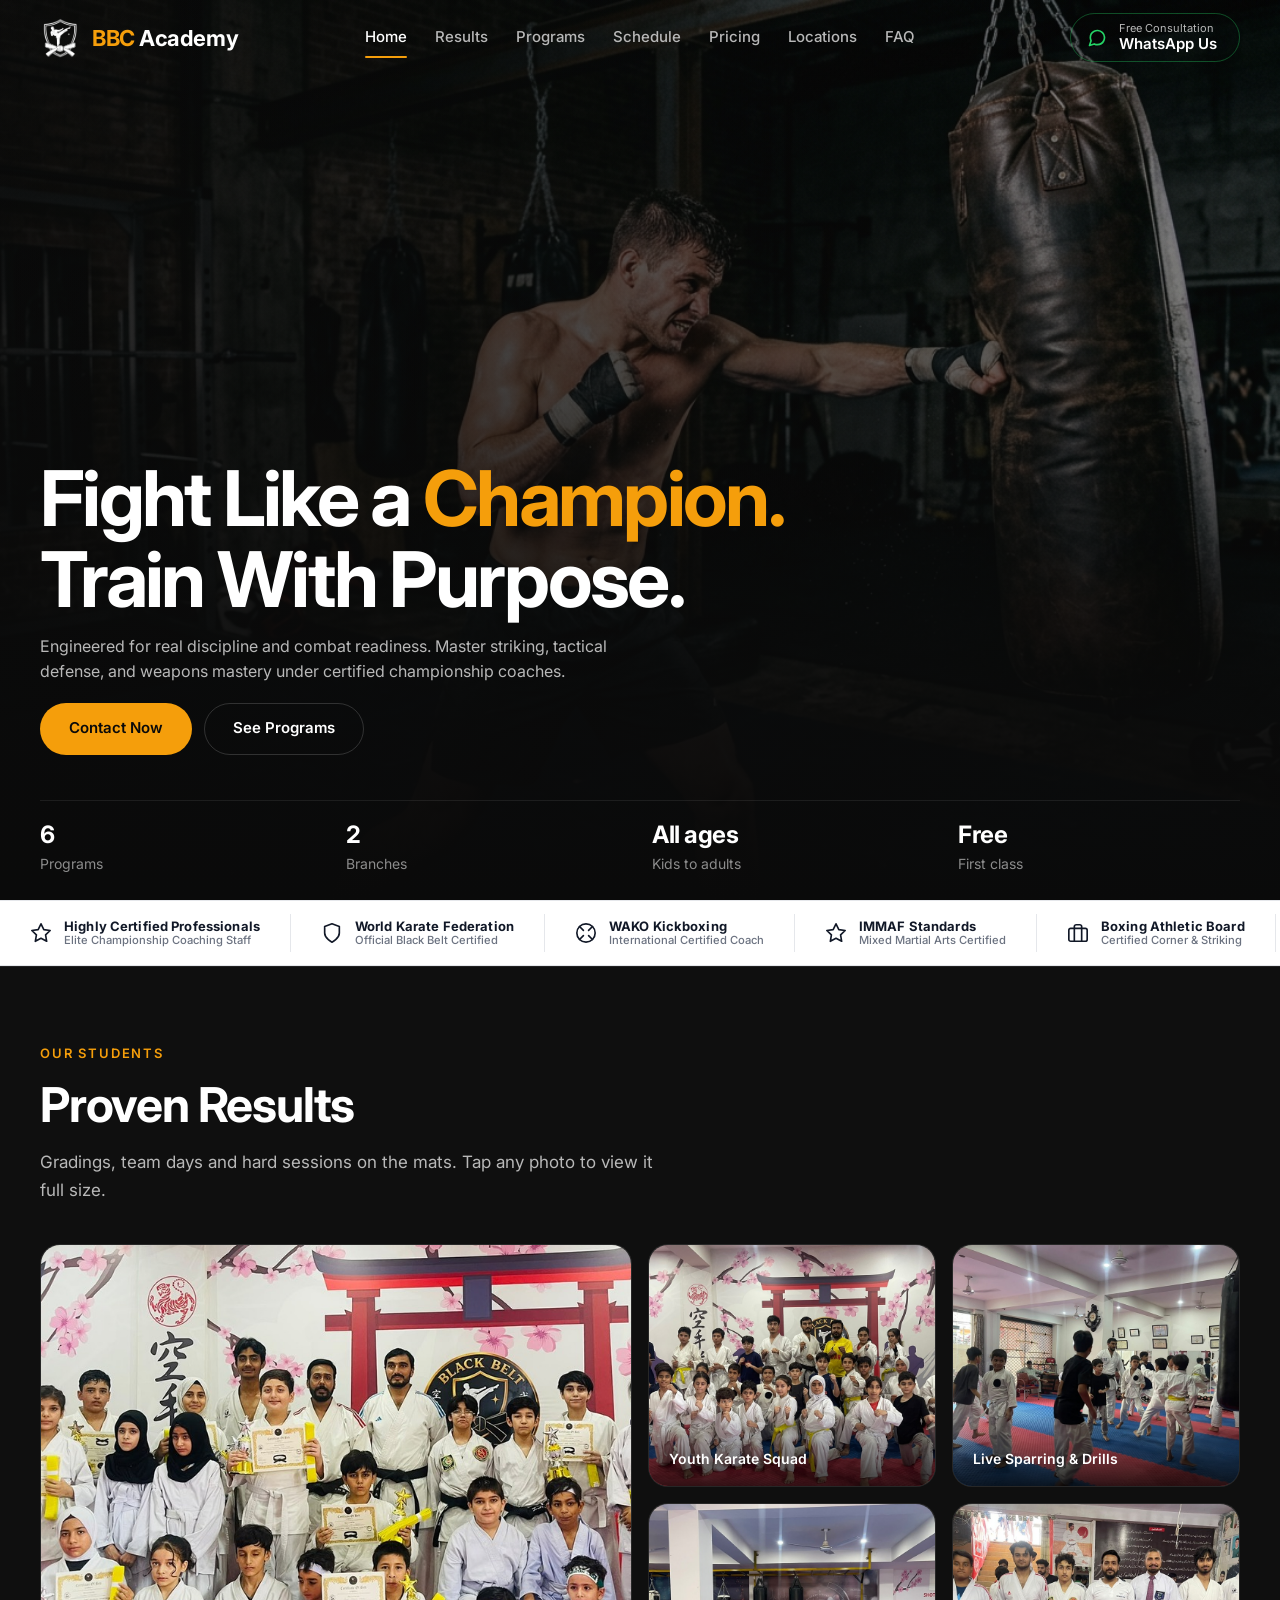
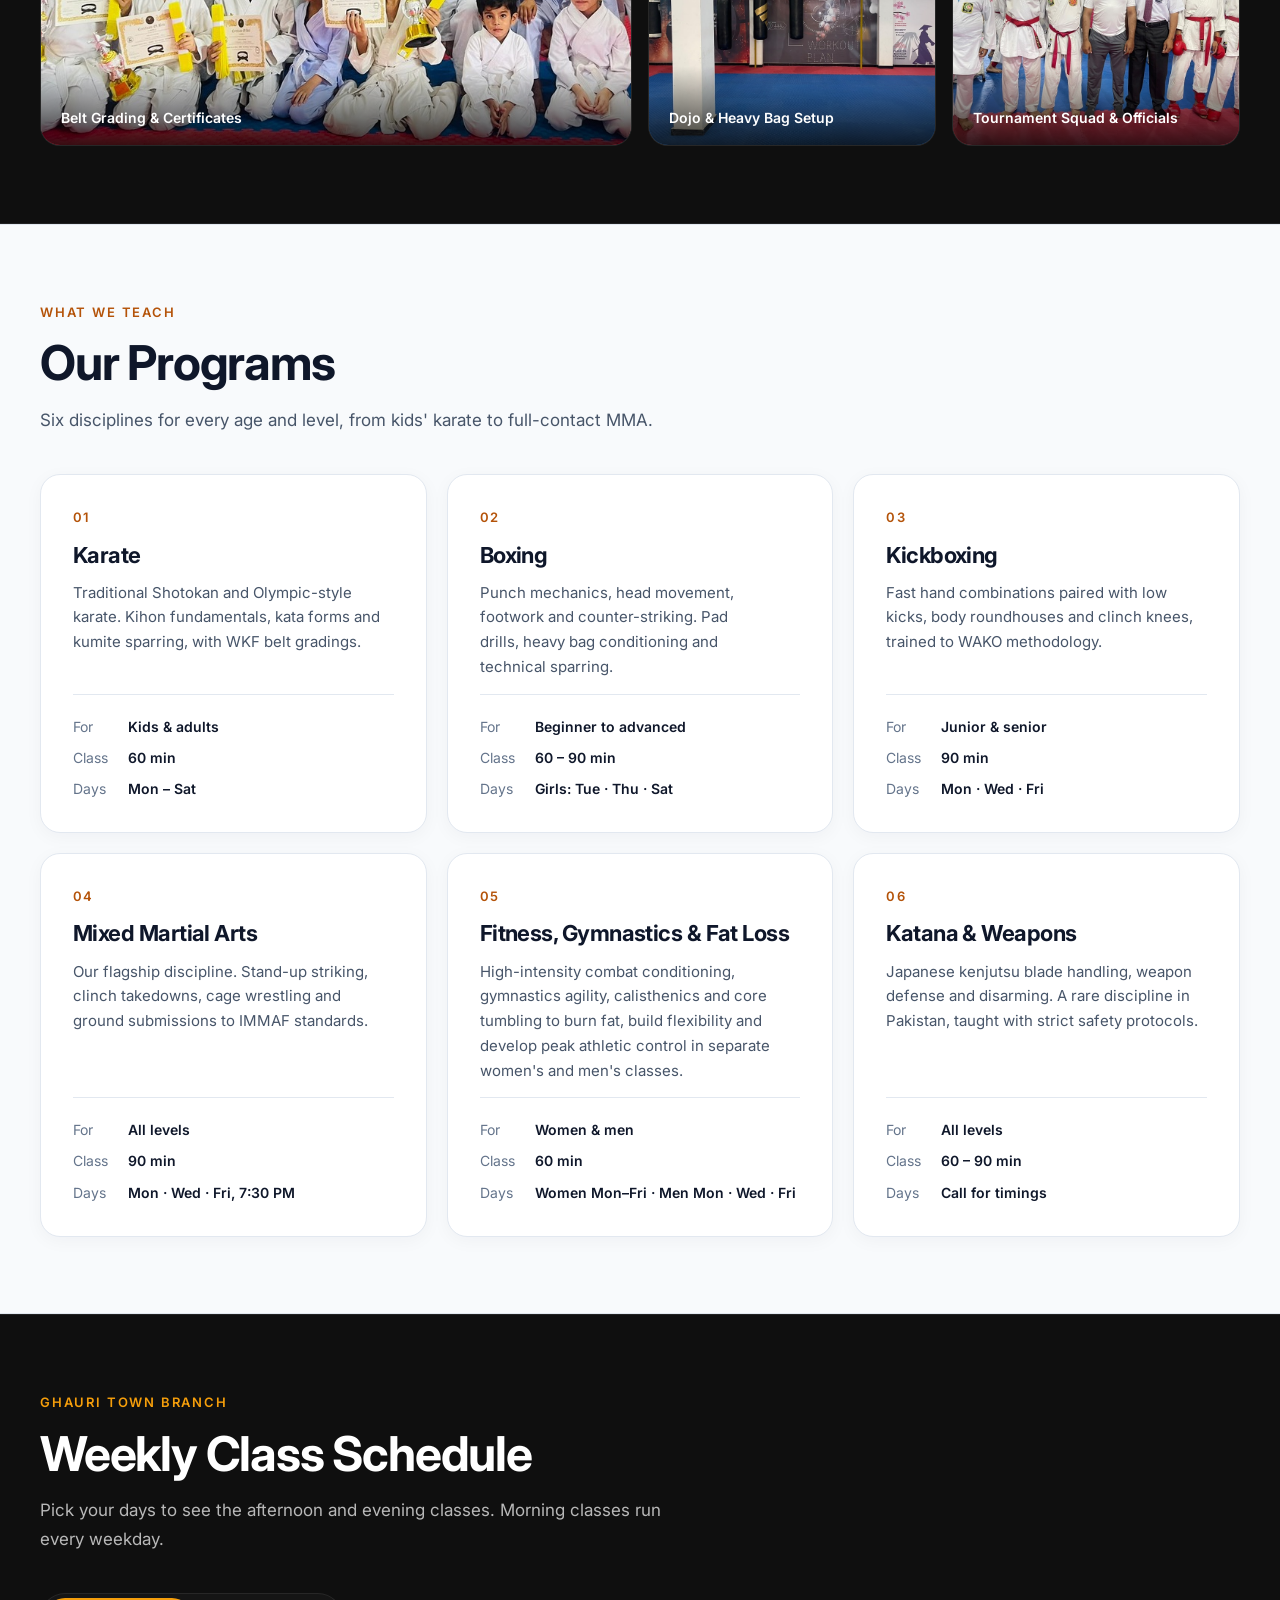
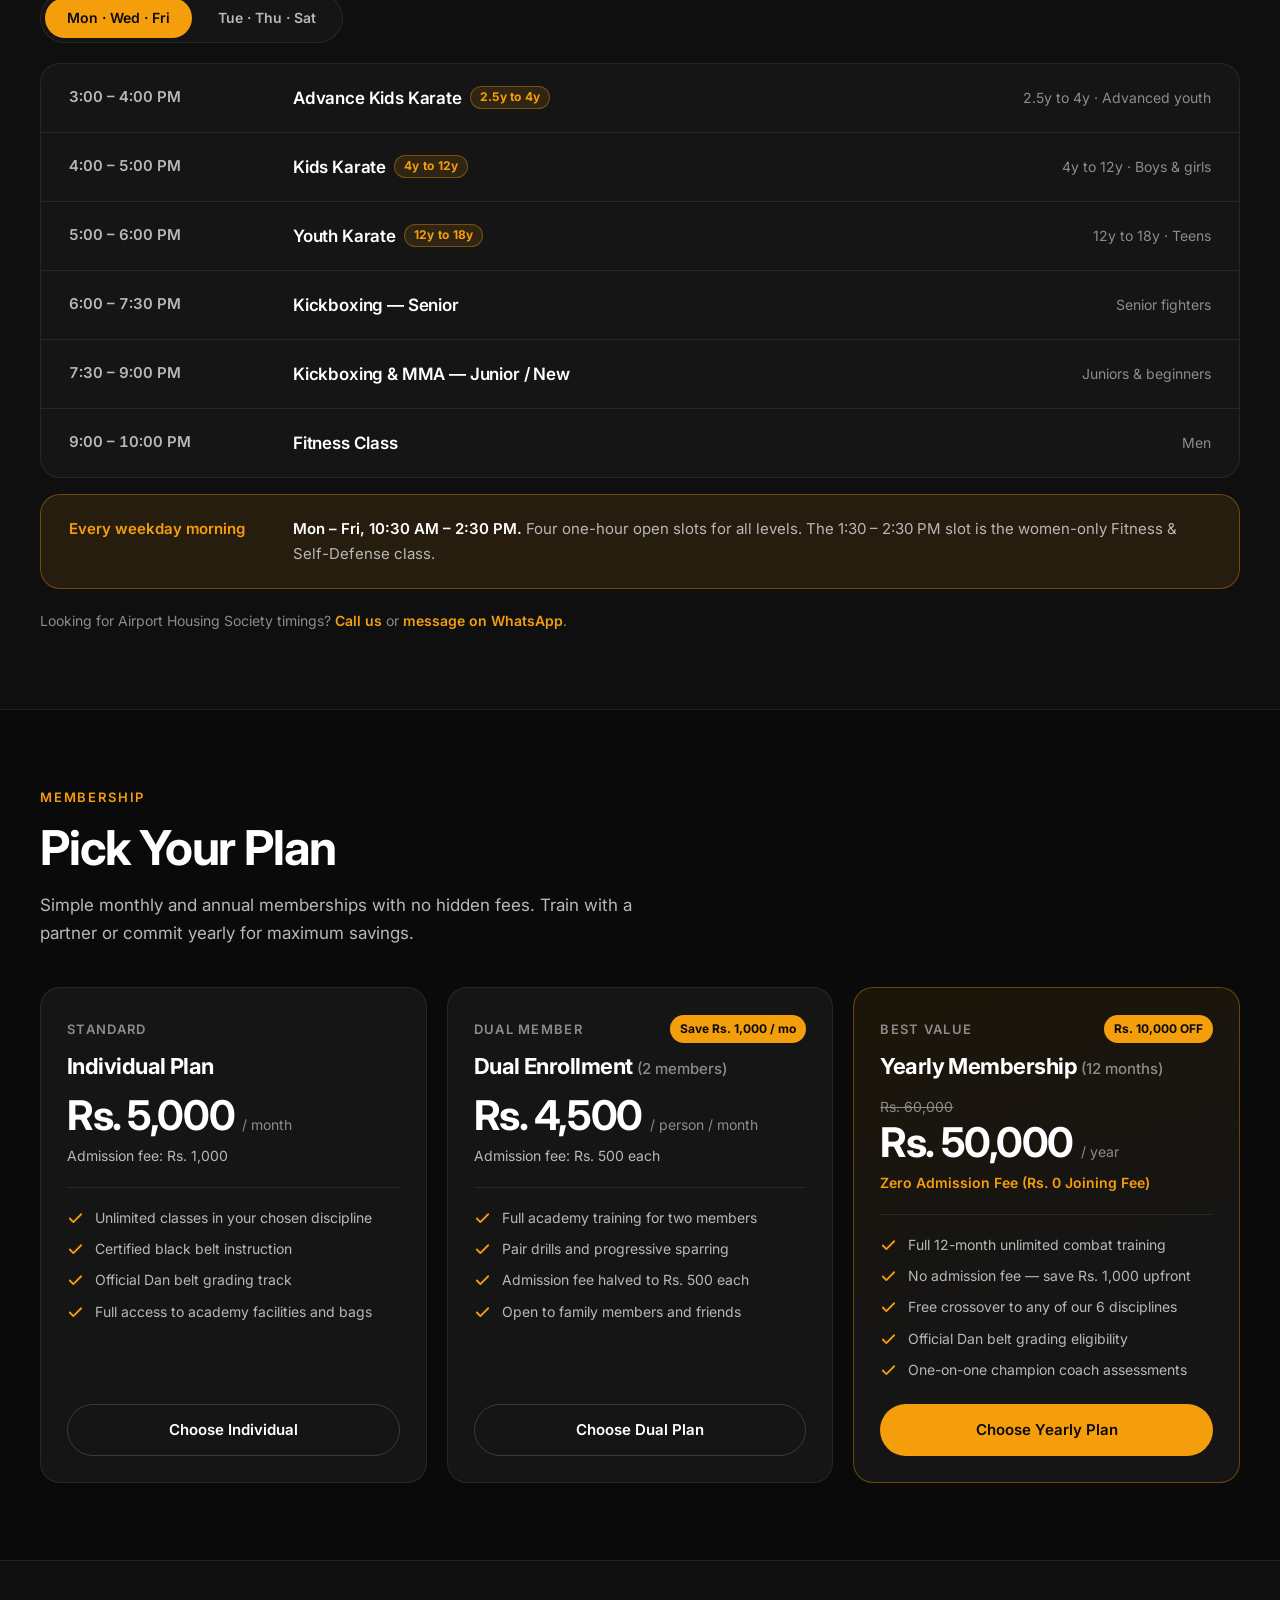
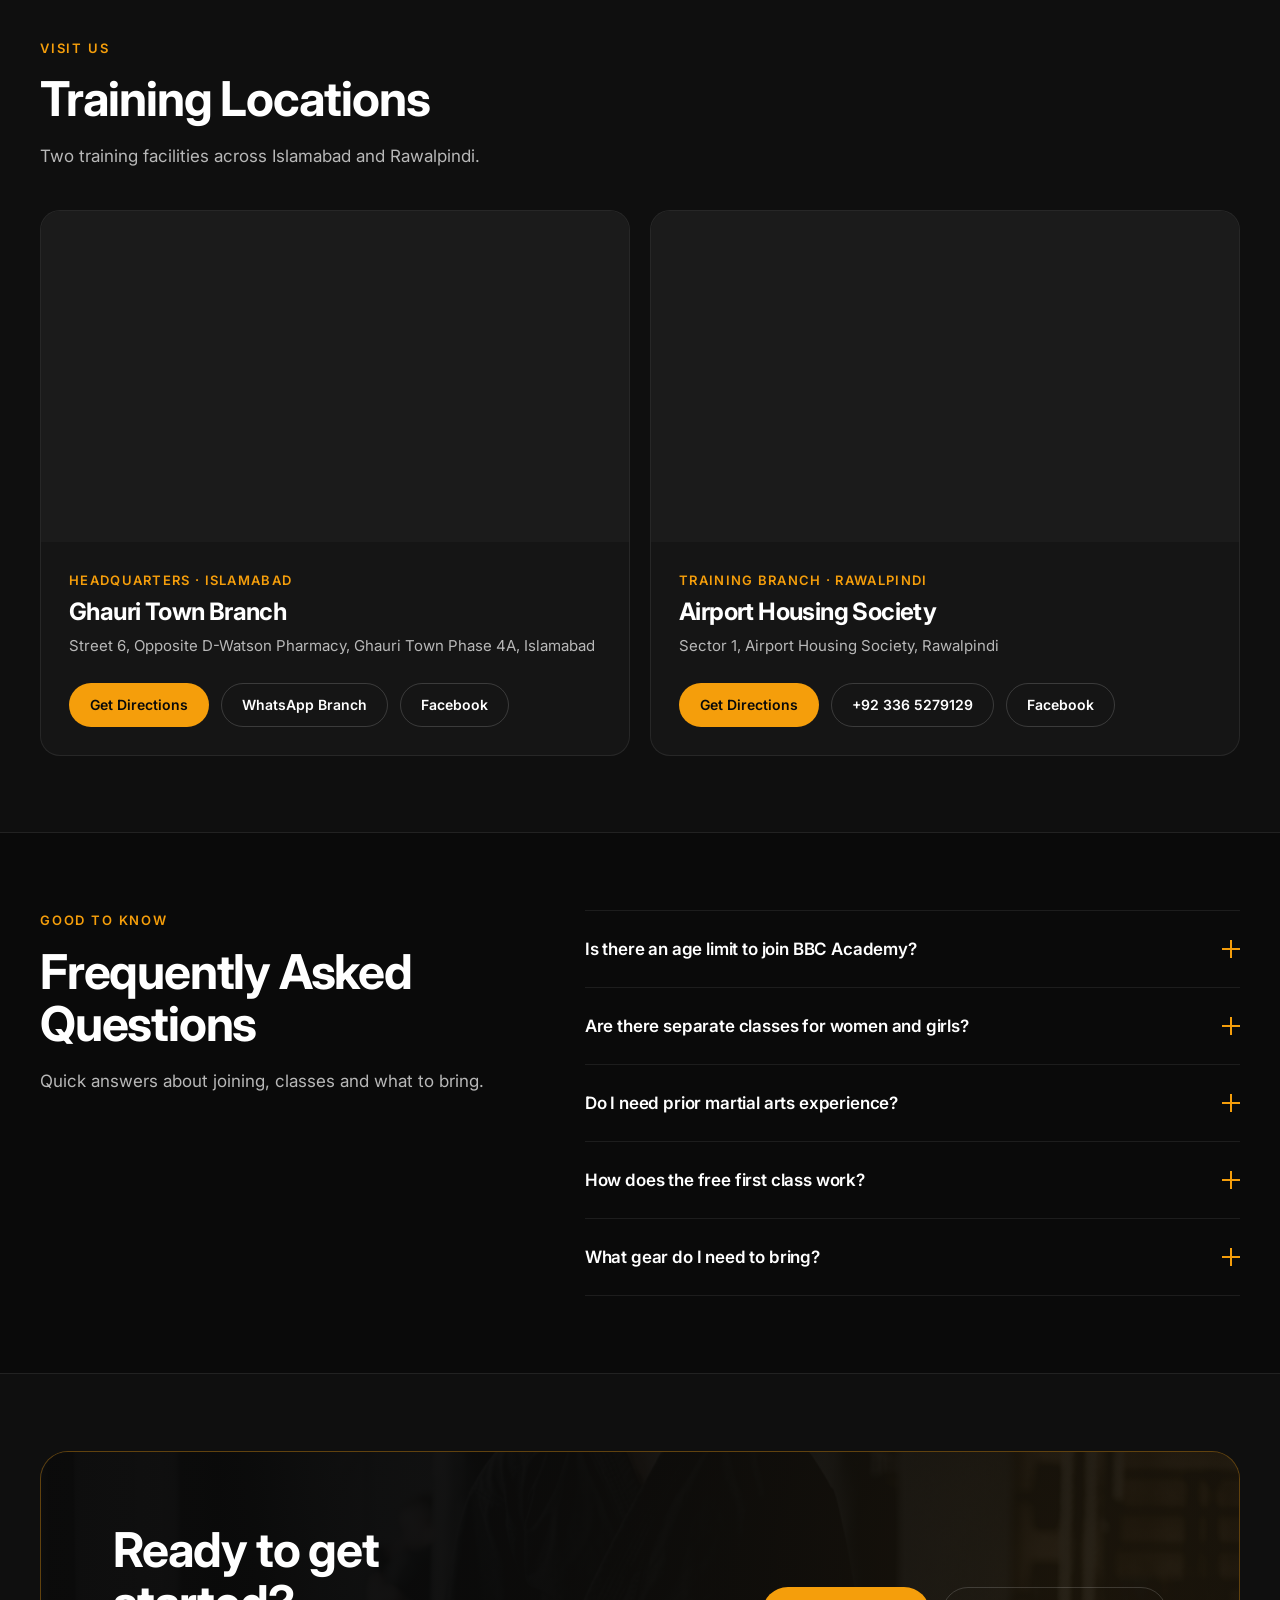
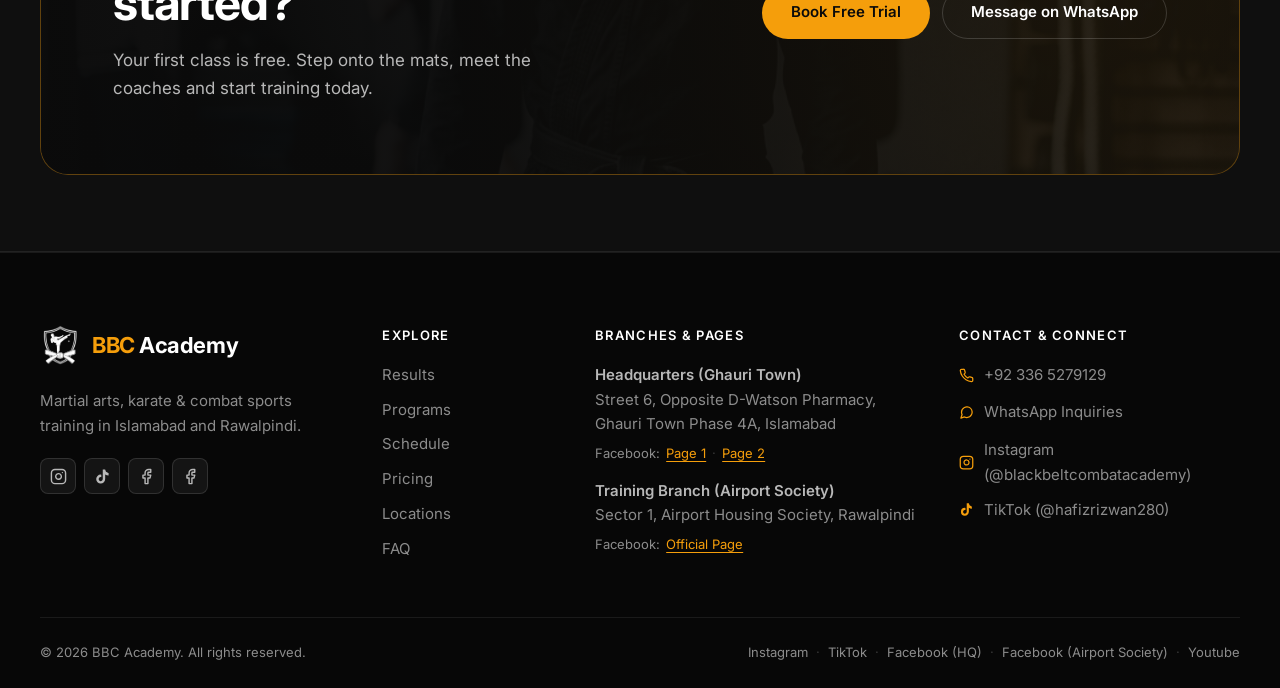
==== commit d2bf583b: "Add Youtube link to footer Added a link to the Youtube channel in the footer." ====
--- a/index.html
+++ b/index.html
@@ -1211,6 +1211,9 @@
                     <span>·</span>
                     <a href="https://www.facebook.com/profile.php?id=61585668744479&amp;mibextid=wwXIfr" target="_blank"
                         rel="noopener noreferrer">Facebook (Airport Society)</a>
+                    <span>·</span>
+                    <a href="https://youtube.com/@blackbeltcombatacademy?si=IO4yTJX_WpKNmfua" target="_blank"
+                        rel="noopener noreferrer">Youtube</a>
                 </span>
             </div>
         </div>
@@ -1219,4 +1222,4 @@
     <script src="js/main.js"></script>
 </body>
 
-</html>+</html>
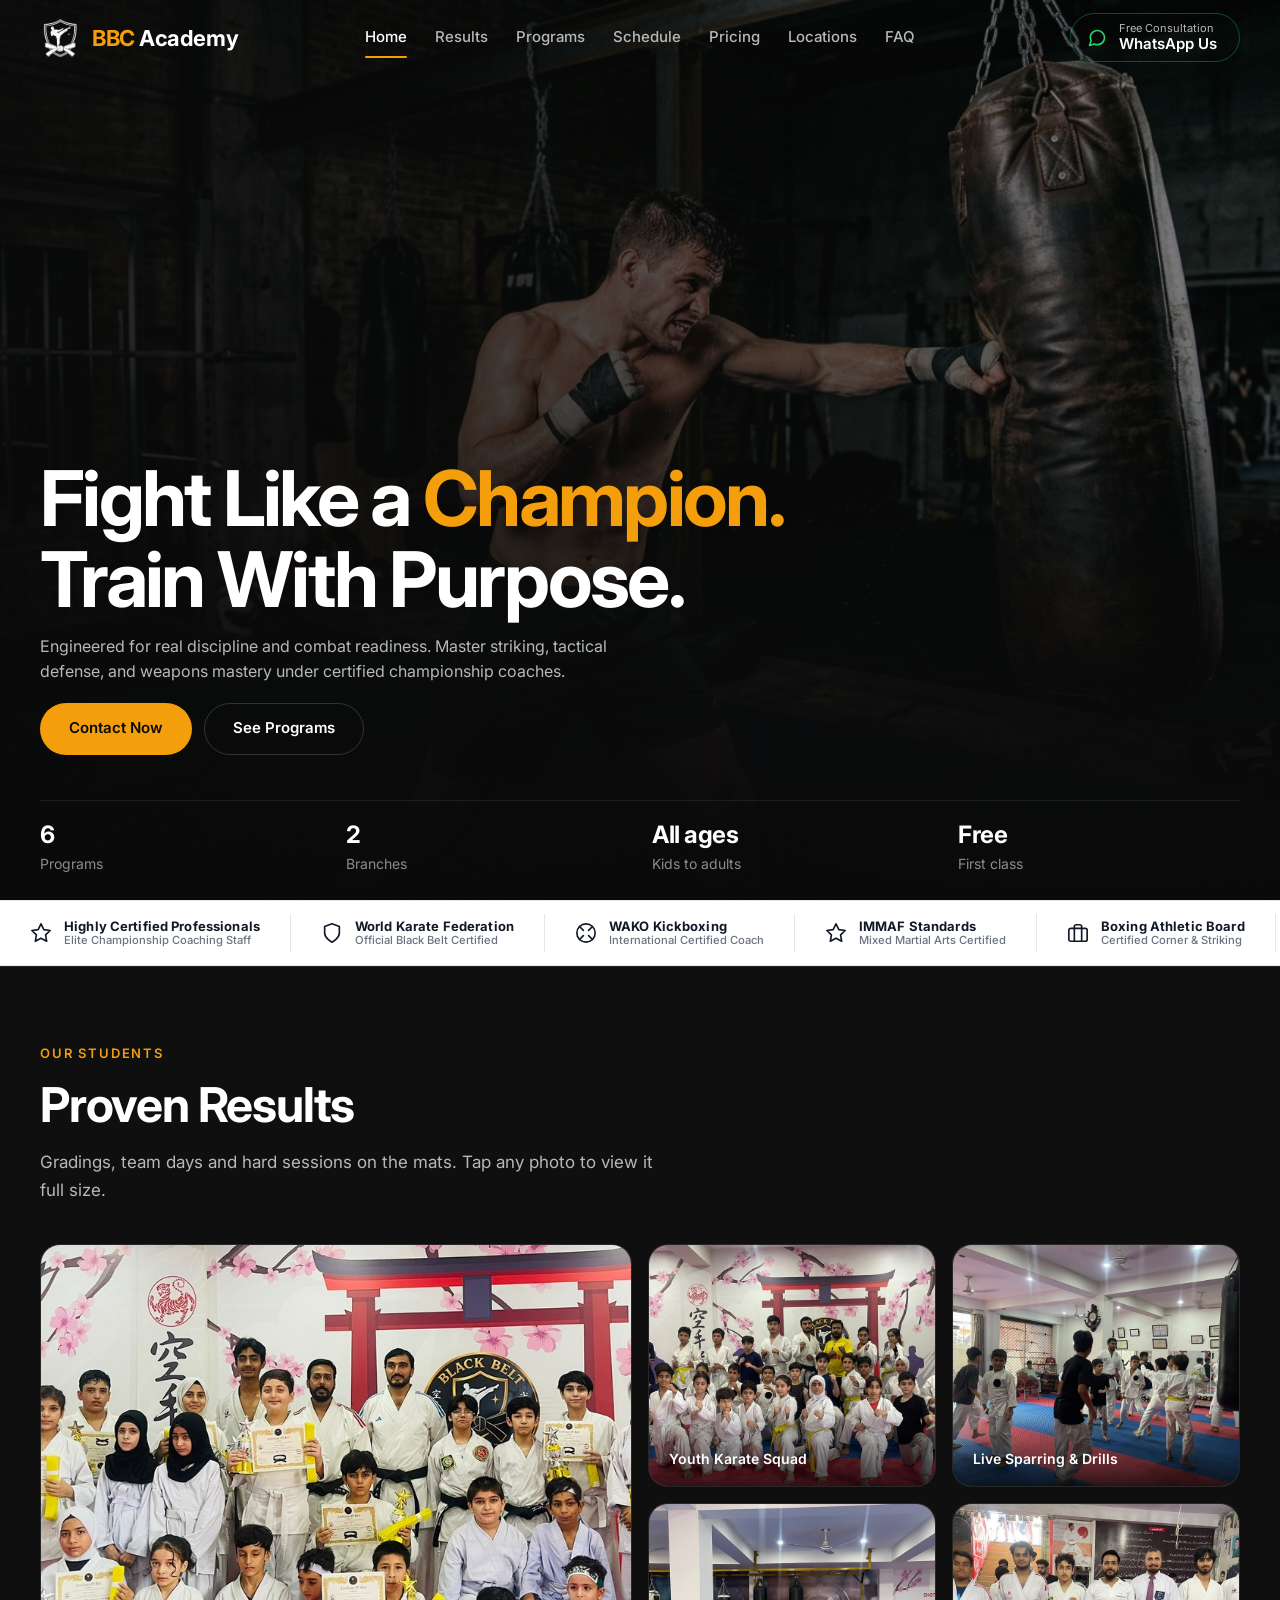
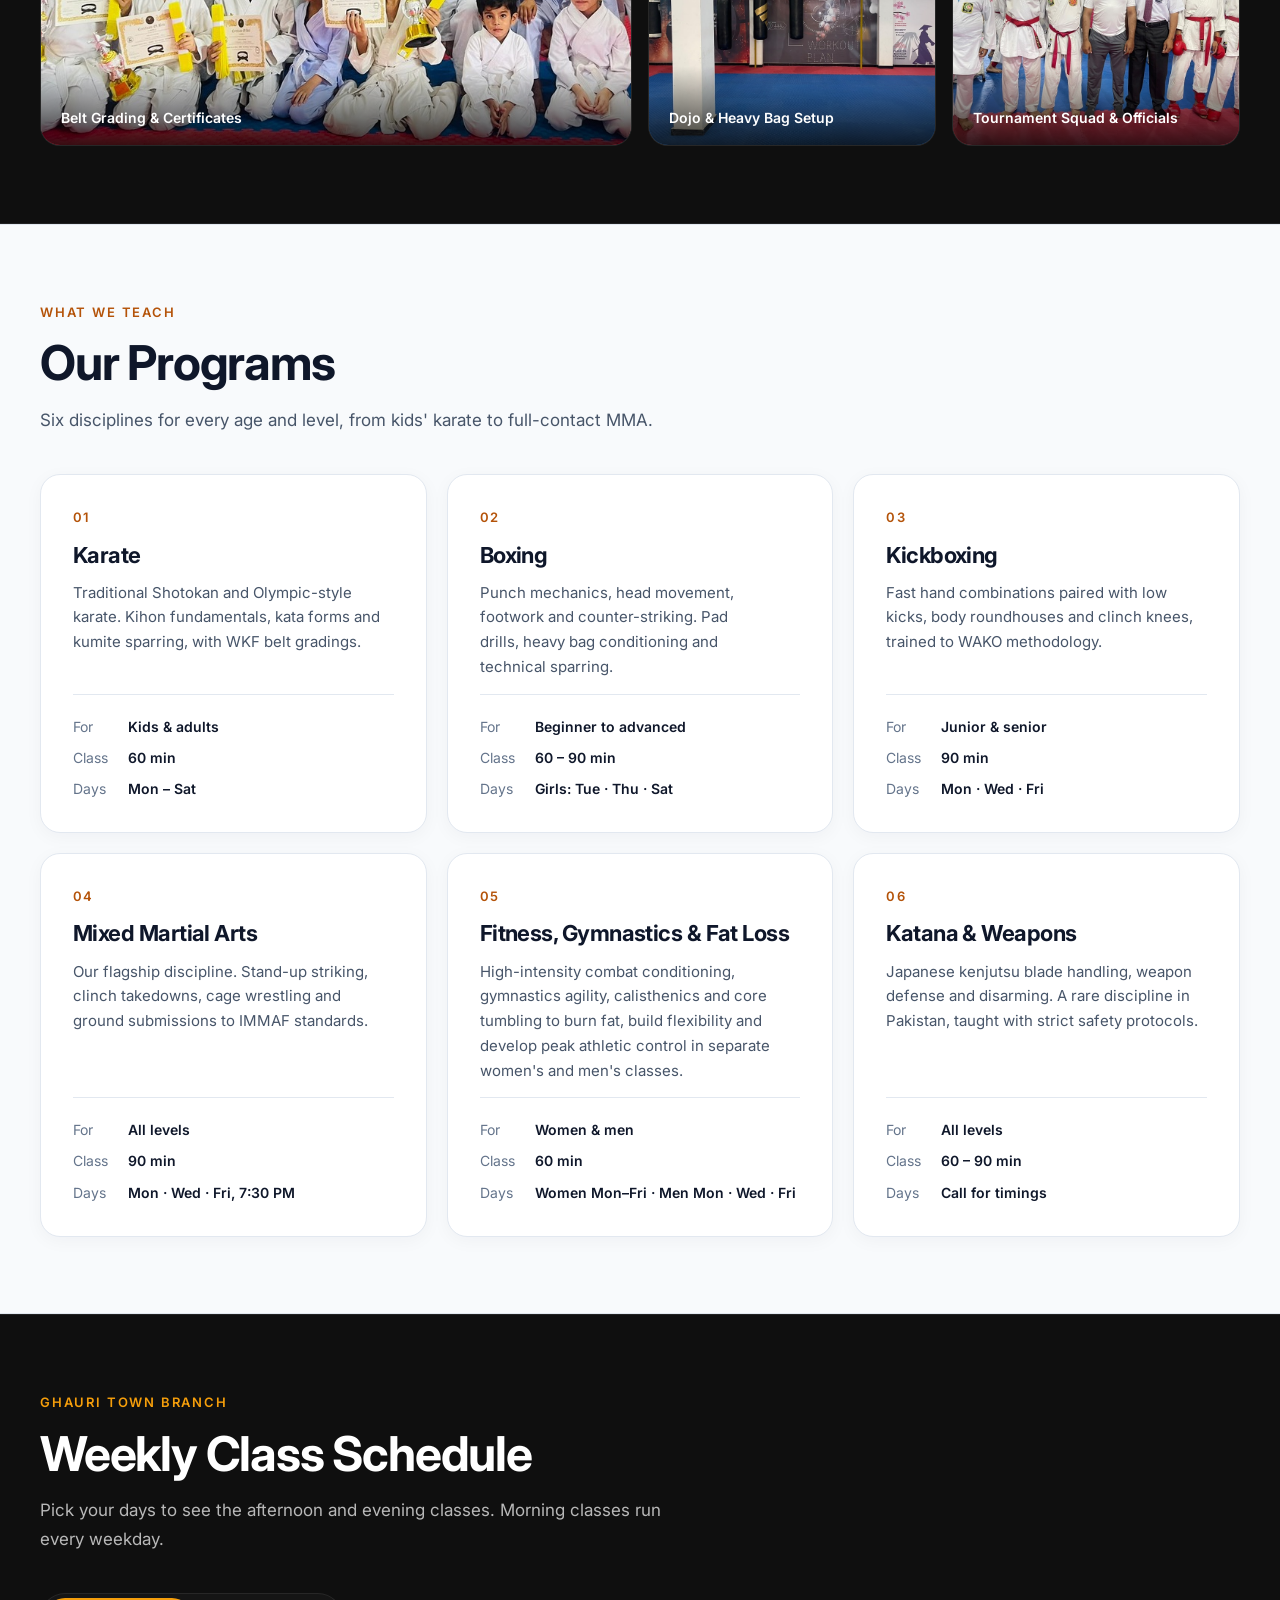
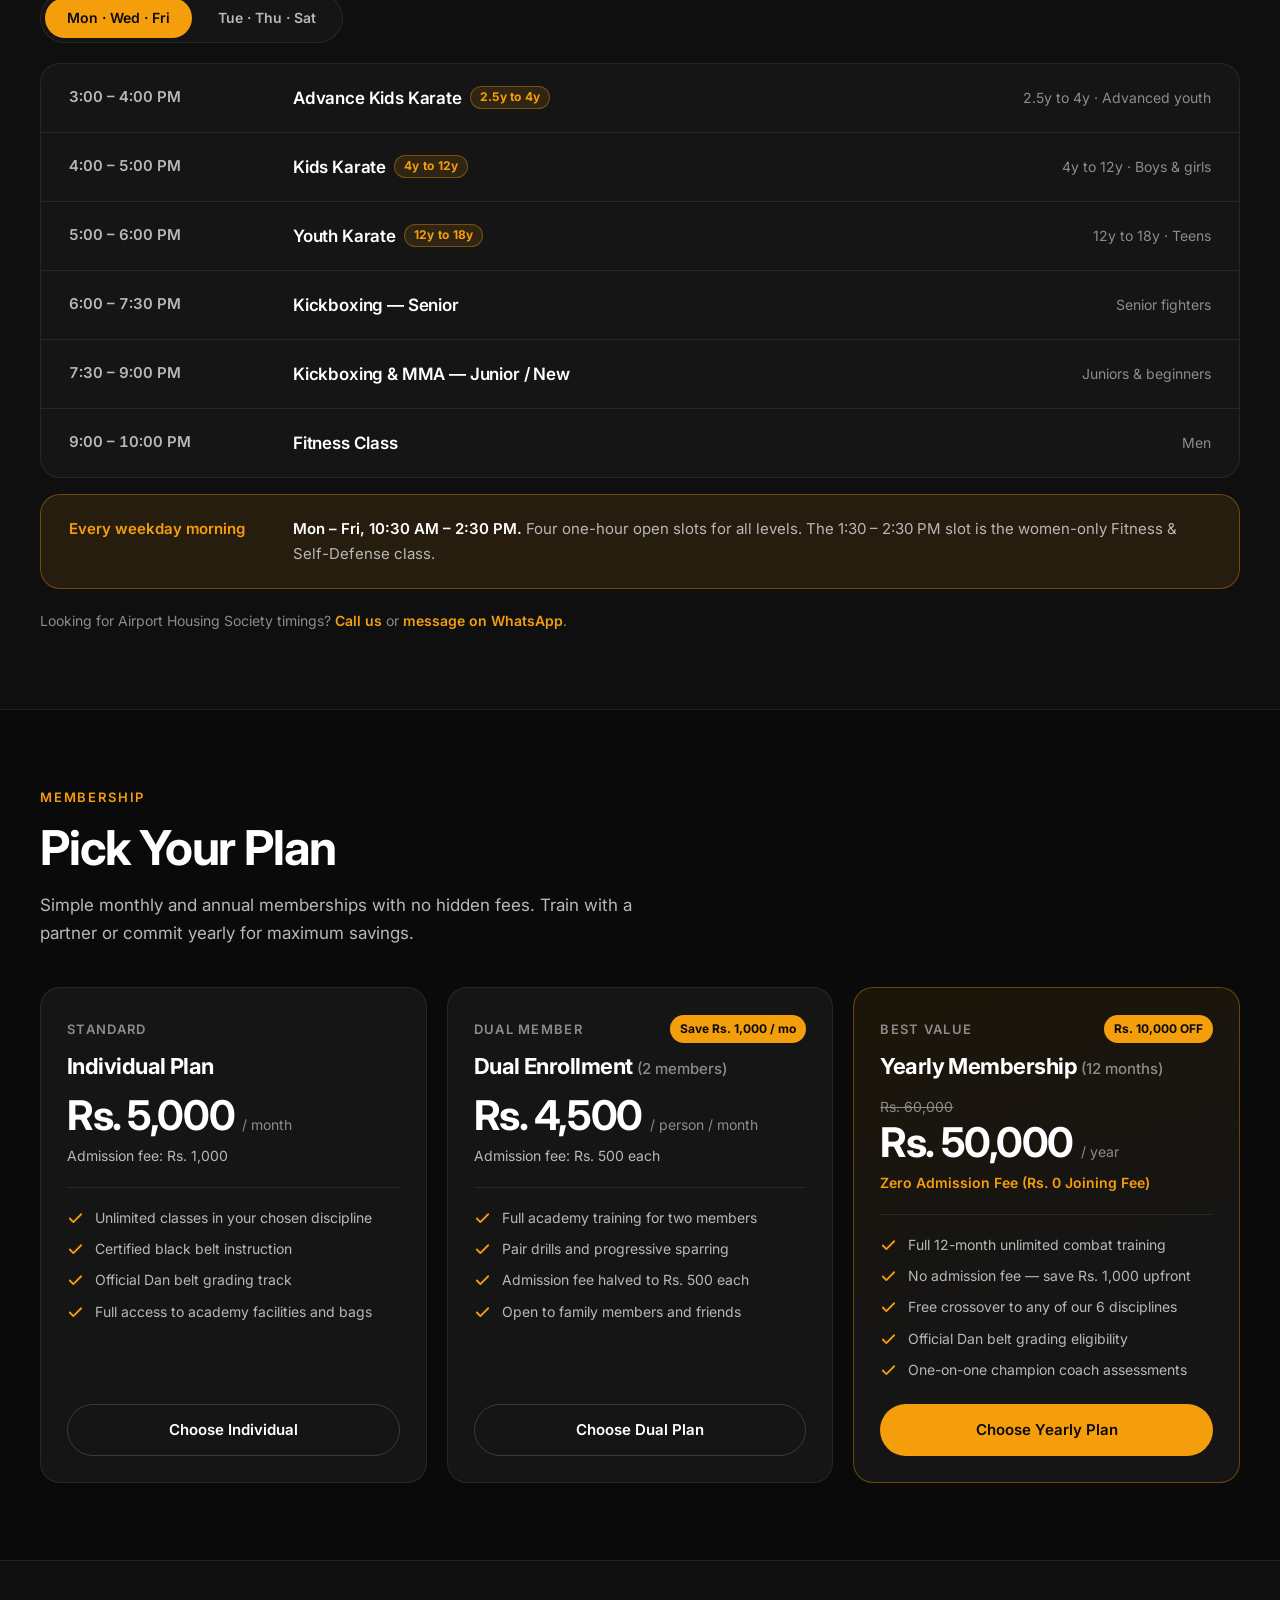
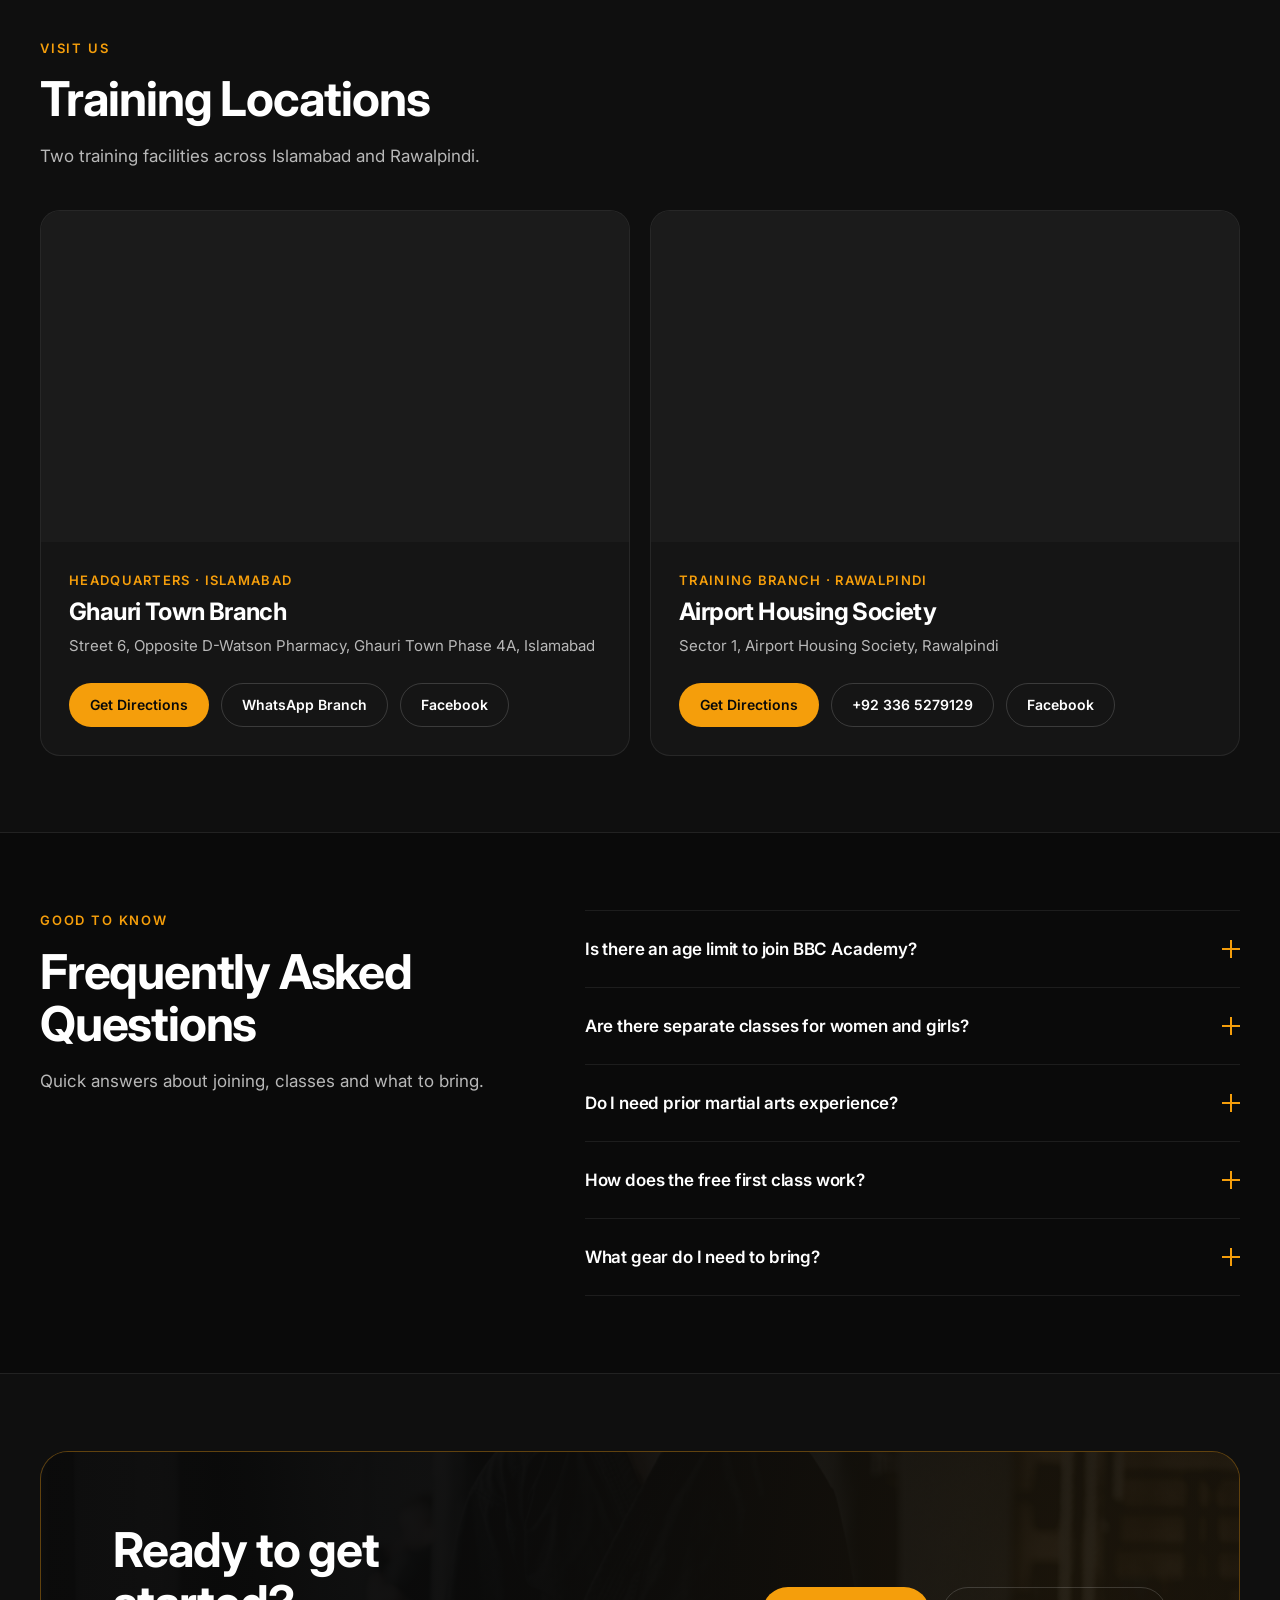
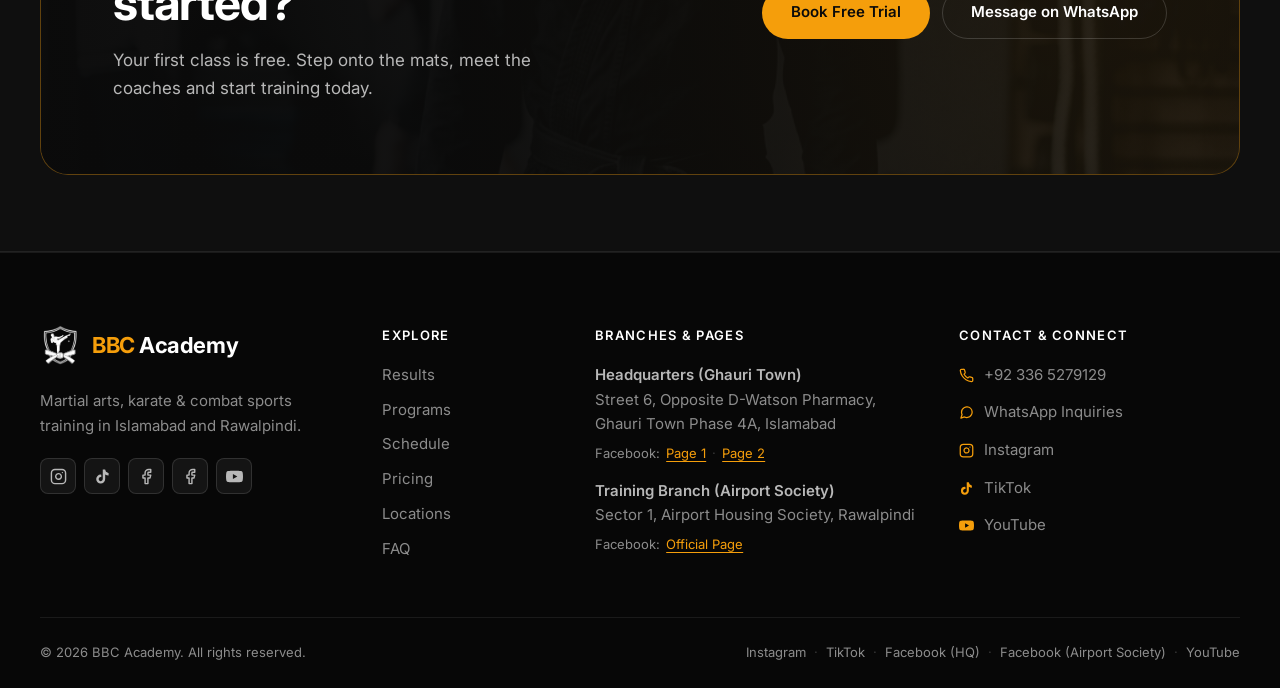
==== commit bbe542af: "footer updated" ====
--- a/index.html
+++ b/index.html
@@ -1105,6 +1105,12 @@
                                 <path d="M18 2h-3a5 5 0 0 0-5 5v3H7v4h3v8h4v-8h3l1-4h-4V7a1 1 0 0 1 1-1h3z" />
                             </svg>
                         </a>
+                        <a href="https://youtube.com/@blackbeltcombatacademy" target="_blank"
+                            rel="noopener noreferrer" class="social-btn" aria-label="BBC Academy on YouTube">
+                            <svg viewBox="0 0 24 24" fill="currentColor" aria-hidden="true">
+                                <path d="M23.5 6.5a3.06 3.06 0 0 0-2.14-2.17C19.38 3.9 12 3.9 12 3.9s-7.38 0-9.36.43A3.06 3.06 0 0 0 .5 6.5 31.27 31.27 0 0 0 0 12a31.27 31.27 0 0 0 .5 5.5 3.06 3.06 0 0 0 2.14 2.17c1.98.43 9.36.43 9.36.43s7.38 0 9.36-.43A3.06 3.06 0 0 0 23.5 17.5 31.27 31.27 0 0 0 24 12a31.27 31.27 0 0 0-.5-5.5zM9.75 15.5v-7l6.25 3.5-6.25 3.5z" />
+                            </svg>
+                        </a>
                     </div>
                 </div>
 
@@ -1180,7 +1186,7 @@
                                     <path d="M16 11.37A4 4 0 1 1 12.63 8 4 4 0 0 1 16 11.37z"></path>
                                     <line x1="17.5" y1="6.5" x2="17.51" y2="6.5"></line>
                                 </svg>
-                                <span>Instagram (@blackbeltcombatacademy)</span>
+                                <span>Instagram</span>
                             </a>
                         </li>
                         <li>
@@ -1190,7 +1196,16 @@
                                     <path
                                         d="M19.59 6.69a4.83 4.83 0 0 1-3.77-4.25V2h-3.45v13.67a2.89 2.89 0 0 1-5.2 1.74 2.89 2.89 0 0 1 2.31-4.64c.29 0 .58.04.86.12V9.4a6.33 6.33 0 0 0-.86-.06A6.34 6.34 0 0 0 3.1 15.68a6.34 6.34 0 0 0 6.34 6.34c3.5 0 6.34-2.84 6.34-6.34V9.08a8.28 8.28 0 0 0 4.81 1.52v-3.45a4.85 4.85 0 0 1-1-.46z" />
                                 </svg>
-                                <span>TikTok (@hafizrizwan280)</span>
+                                <span>TikTok</span>
+                            </a>
+                        </li>
+                        <li>
+                            <a href="https://youtube.com/@blackbeltcombatacademy" target="_blank"
+                                rel="noopener noreferrer" class="footer-contact-link">
+                                <svg viewBox="0 0 24 24" fill="currentColor" aria-hidden="true">
+                                    <path d="M23.5 6.5a3.06 3.06 0 0 0-2.14-2.17C19.38 3.9 12 3.9 12 3.9s-7.38 0-9.36.43A3.06 3.06 0 0 0 .5 6.5 31.27 31.27 0 0 0 0 12a31.27 31.27 0 0 0 .5 5.5 3.06 3.06 0 0 0 2.14 2.17c1.98.43 9.36.43 9.36.43s7.38 0 9.36-.43A3.06 3.06 0 0 0 23.5 17.5 31.27 31.27 0 0 0 24 12a31.27 31.27 0 0 0-.5-5.5zM9.75 15.5v-7l6.25 3.5-6.25 3.5z" />
+                                </svg>
+                                <span>YouTube</span>
                             </a>
                         </li>
                     </ul>
@@ -1212,8 +1227,8 @@
                     <a href="https://www.facebook.com/profile.php?id=61585668744479&amp;mibextid=wwXIfr" target="_blank"
                         rel="noopener noreferrer">Facebook (Airport Society)</a>
                     <span>·</span>
-                    <a href="https://youtube.com/@blackbeltcombatacademy?si=IO4yTJX_WpKNmfua" target="_blank"
-                        rel="noopener noreferrer">Youtube</a>
+                    <a href="https://youtube.com/@blackbeltcombatacademy" target="_blank"
+                        rel="noopener noreferrer">YouTube</a>
                 </span>
             </div>
         </div>
